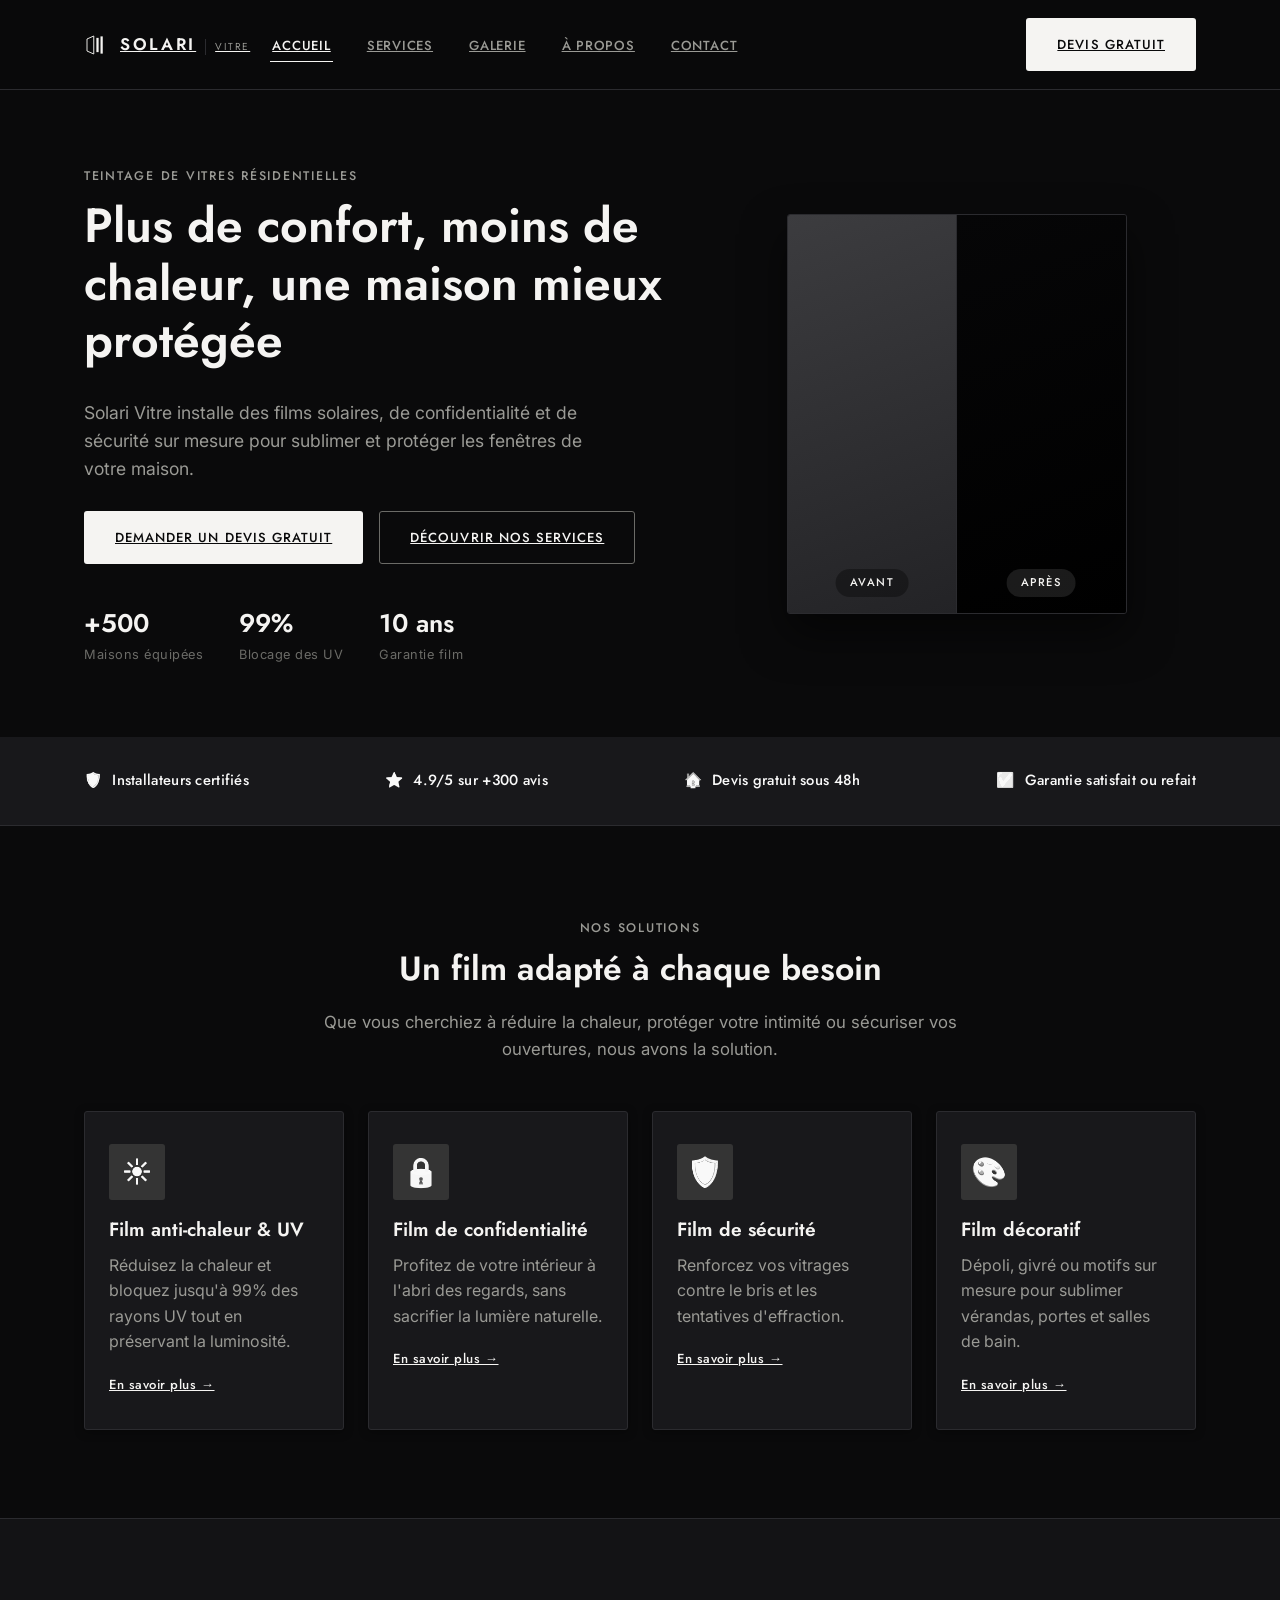
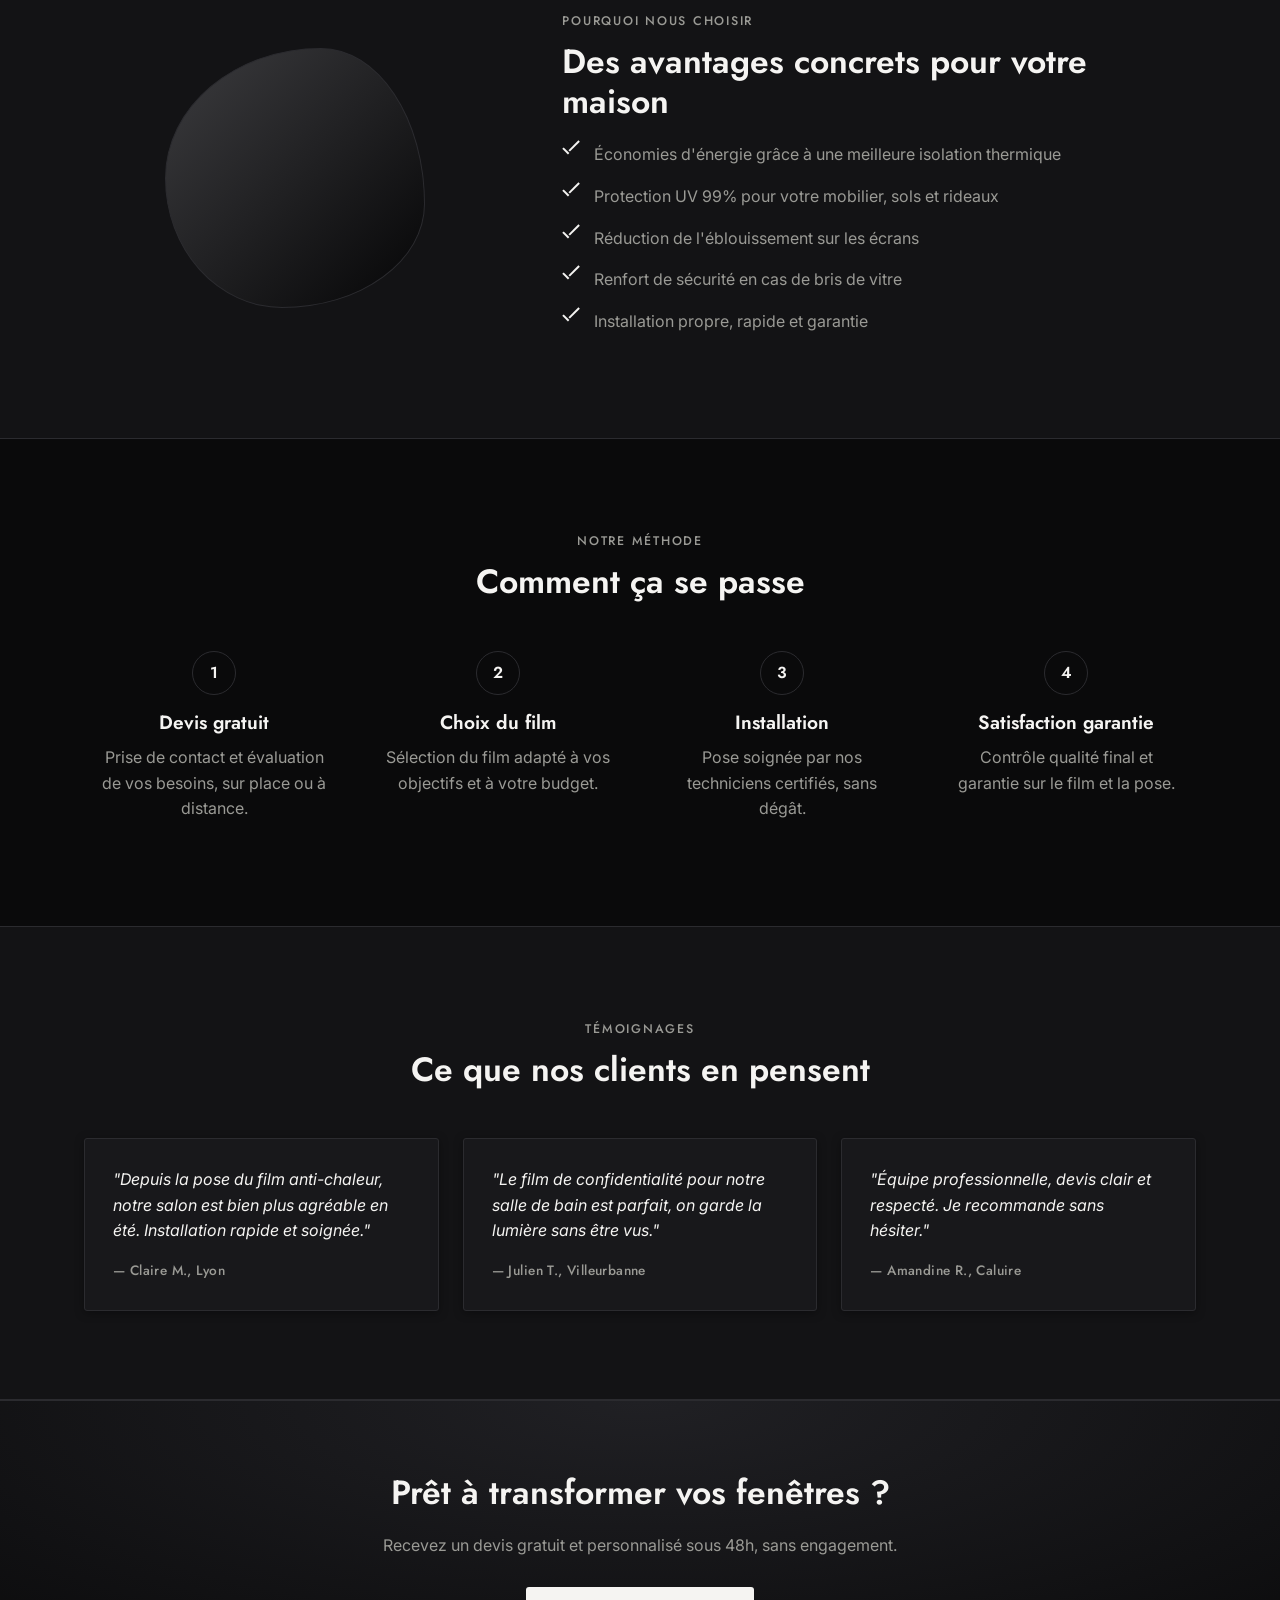
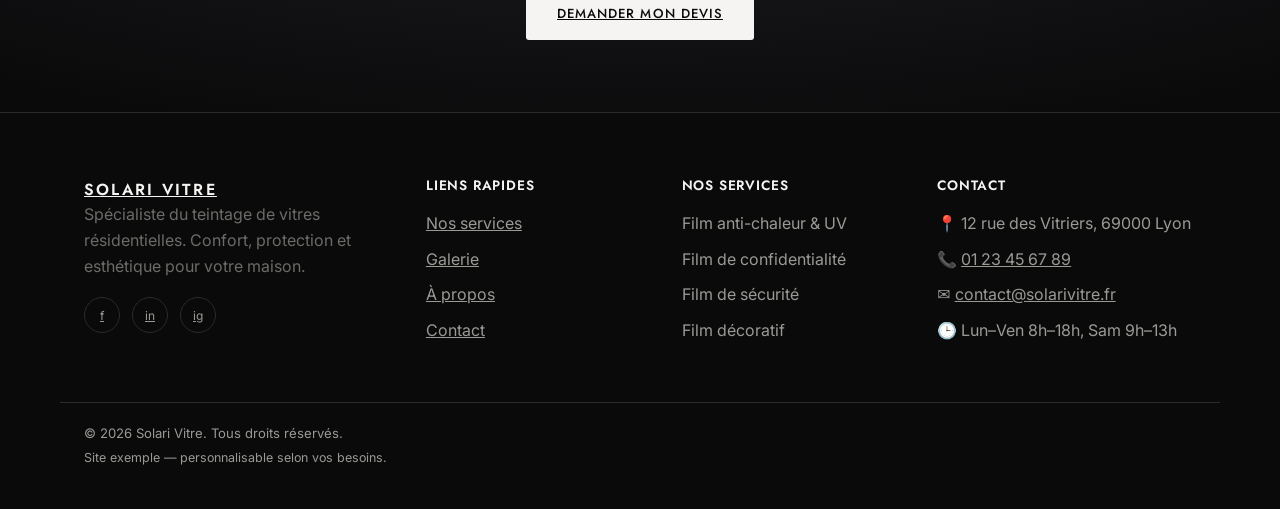
==== index.html @ a6a4e96e "Rebrand site to Solari Vitre with dark, upscale palette Rename brand across all pages, add the SOLAR" ====
<!DOCTYPE html>
<html lang="fr">
<head>
  <meta charset="UTF-8">
  <meta name="viewport" content="width=device-width, initial-scale=1.0">
  <title>Solari Vitre | Teintage de vitres résidentielles</title>
  <meta name="description" content="Solari Vitre installe des films solaires, de confidentialité, de sécurité et décoratifs pour les fenêtres de votre maison. Devis gratuit sous 48h.">
  <link rel="icon" href="data:image/svg+xml,<svg xmlns='http://www.w3.org/2000/svg' viewBox='0 0 100 100'><text y='.9em' font-size='90'>🪟</text></svg>">
  <link rel="preconnect" href="https://fonts.googleapis.com">
  <link rel="preconnect" href="https://fonts.gstatic.com" crossorigin>
  <link href="https://fonts.googleapis.com/css2?family=Jost:wght@400;500;600;700&family=Inter:wght@400;500;600&display=swap" rel="stylesheet">
  <link rel="stylesheet" href="assets/css/style.css">
</head>
<body>
  <a href="#main" class="skip-link">Aller au contenu principal</a>

  <header class="site-header">
    <div class="container header-inner">
      <a href="index.html" class="logo"><span class="logo-icon" aria-hidden="true"><svg viewBox="0 0 64 64" width="24" height="24" fill="none" stroke="currentColor" stroke-width="2.5"><path d="M8 16 L26 8 L26 56 L8 48 Z"/><rect x="33" y="13" width="6" height="38" fill="currentColor" stroke="none"/><rect x="44" y="9" width="6" height="46" fill="currentColor" stroke="none"/></svg></span><span class="logo-word">SOLARI<em>VITRE</em></span></a>
      <nav class="main-nav" id="main-nav" aria-label="Navigation principale">
        <ul>
          <li><a href="index.html">Accueil</a></li>
          <li><a href="services.html">Services</a></li>
          <li><a href="galerie.html">Galerie</a></li>
          <li><a href="a-propos.html">À propos</a></li>
          <li><a href="contact.html">Contact</a></li>
        </ul>
      </nav>
      <a href="contact.html" class="btn btn-primary nav-cta">Devis gratuit</a>
      <button class="nav-toggle" id="nav-toggle" aria-label="Ouvrir le menu" aria-expanded="false" aria-controls="main-nav">
        <span></span><span></span><span></span>
      </button>
    </div>
  </header>

  <main id="main">
    <section class="hero">
      <div class="container hero-inner">
        <div class="hero-text">
          <p class="eyebrow">Teintage de vitres résidentielles</p>
          <h1>Plus de confort, moins de chaleur, une maison mieux protégée</h1>
          <p class="hero-lead">Solari Vitre installe des films solaires, de confidentialité et de sécurité sur mesure pour sublimer et protéger les fenêtres de votre maison.</p>
          <div class="hero-actions">
            <a href="contact.html" class="btn btn-primary">Demander un devis gratuit</a>
            <a href="services.html" class="btn btn-outline">Découvrir nos services</a>
          </div>
          <ul class="hero-stats">
            <li><strong>+500</strong><span>Maisons équipées</span></li>
            <li><strong>99%</strong><span>Blocage des UV</span></li>
            <li><strong>10 ans</strong><span>Garantie film</span></li>
          </ul>
        </div>
        <div class="hero-visual" aria-hidden="true">
          <div class="window-frame">
            <div class="window-pane"></div>
            <div class="window-pane pane-tinted"></div>
          </div>
        </div>
      </div>
    </section>

    <section class="trust-bar">
      <div class="container trust-grid">
        <div class="trust-item">🛡️ <span>Installateurs certifiés</span></div>
        <div class="trust-item">⭐ <span>4.9/5 sur +300 avis</span></div>
        <div class="trust-item">🏠 <span>Devis gratuit sous 48h</span></div>
        <div class="trust-item">✅ <span>Garantie satisfait ou refait</span></div>
      </div>
    </section>

    <section class="section services-overview" id="services">
      <div class="container">
        <div class="section-head center">
          <p class="eyebrow">Nos solutions</p>
          <h2>Un film adapté à chaque besoin</h2>
          <p class="section-lead">Que vous cherchiez à réduire la chaleur, protéger votre intimité ou sécuriser vos ouvertures, nous avons la solution.</p>
        </div>
        <div class="card-grid">
          <article class="card">
            <div class="card-icon">☀️</div>
            <h3>Film anti-chaleur &amp; UV</h3>
            <p>Réduisez la chaleur et bloquez jusqu'à 99% des rayons UV tout en préservant la luminosité.</p>
            <a href="services.html#solaire" class="card-link">En savoir plus →</a>
          </article>
          <article class="card">
            <div class="card-icon">🔒</div>
            <h3>Film de confidentialité</h3>
            <p>Profitez de votre intérieur à l'abri des regards, sans sacrifier la lumière naturelle.</p>
            <a href="services.html#confidentialite" class="card-link">En savoir plus →</a>
          </article>
          <article class="card">
            <div class="card-icon">🛡️</div>
            <h3>Film de sécurité</h3>
            <p>Renforcez vos vitrages contre le bris et les tentatives d'effraction.</p>
            <a href="services.html#securite" class="card-link">En savoir plus →</a>
          </article>
          <article class="card">
            <div class="card-icon">🎨</div>
            <h3>Film décoratif</h3>
            <p>Dépoli, givré ou motifs sur mesure pour sublimer vérandas, portes et salles de bain.</p>
            <a href="services.html#decoratif" class="card-link">En savoir plus →</a>
          </article>
        </div>
      </div>
    </section>

    <section class="section benefits alt">
      <div class="container benefits-grid">
        <div class="benefits-visual" aria-hidden="true">
          <div class="benefits-blob"></div>
        </div>
        <div class="benefits-text">
          <p class="eyebrow">Pourquoi nous choisir</p>
          <h2>Des avantages concrets pour votre maison</h2>
          <ul class="check-list">
            <li>Économies d'énergie grâce à une meilleure isolation thermique</li>
            <li>Protection UV 99% pour votre mobilier, sols et rideaux</li>
            <li>Réduction de l'éblouissement sur les écrans</li>
            <li>Renfort de sécurité en cas de bris de vitre</li>
            <li>Installation propre, rapide et garantie</li>
          </ul>
        </div>
      </div>
    </section>

    <section class="section process">
      <div class="container">
        <div class="section-head center">
          <p class="eyebrow">Notre méthode</p>
          <h2>Comment ça se passe</h2>
        </div>
        <div class="steps-grid">
          <div class="step"><span class="step-number">1</span><h3>Devis gratuit</h3><p>Prise de contact et évaluation de vos besoins, sur place ou à distance.</p></div>
          <div class="step"><span class="step-number">2</span><h3>Choix du film</h3><p>Sélection du film adapté à vos objectifs et à votre budget.</p></div>
          <div class="step"><span class="step-number">3</span><h3>Installation</h3><p>Pose soignée par nos techniciens certifiés, sans dégât.</p></div>
          <div class="step"><span class="step-number">4</span><h3>Satisfaction garantie</h3><p>Contrôle qualité final et garantie sur le film et la pose.</p></div>
        </div>
      </div>
    </section>

    <section class="section testimonials alt">
      <div class="container">
        <div class="section-head center">
          <p class="eyebrow">Témoignages</p>
          <h2>Ce que nos clients en pensent</h2>
        </div>
        <div class="card-grid testimonial-grid">
          <blockquote class="testimonial">
            <p>"Depuis la pose du film anti-chaleur, notre salon est bien plus agréable en été. Installation rapide et soignée."</p>
            <footer>— Claire M., Lyon</footer>
          </blockquote>
          <blockquote class="testimonial">
            <p>"Le film de confidentialité pour notre salle de bain est parfait, on garde la lumière sans être vus."</p>
            <footer>— Julien T., Villeurbanne</footer>
          </blockquote>
          <blockquote class="testimonial">
            <p>"Équipe professionnelle, devis clair et respecté. Je recommande sans hésiter."</p>
            <footer>— Amandine R., Caluire</footer>
          </blockquote>
        </div>
      </div>
    </section>

    <section class="cta-banner">
      <div class="container cta-inner">
        <h2>Prêt à transformer vos fenêtres ?</h2>
        <p>Recevez un devis gratuit et personnalisé sous 48h, sans engagement.</p>
        <a href="contact.html" class="btn btn-light">Demander mon devis</a>
      </div>
    </section>
  </main>

  <footer class="site-footer">
    <div class="container footer-grid">
      <div class="footer-col">
        <a href="index.html" class="logo">Solari Vitre</a>
        <p>Spécialiste du teintage de vitres résidentielles. Confort, protection et esthétique pour votre maison.</p>
        <div class="socials" aria-hidden="true">
          <a href="#">f</a><a href="#">in</a><a href="#">ig</a>
        </div>
      </div>
      <div class="footer-col">
        <h4>Liens rapides</h4>
        <ul>
          <li><a href="services.html">Nos services</a></li>
          <li><a href="galerie.html">Galerie</a></li>
          <li><a href="a-propos.html">À propos</a></li>
          <li><a href="contact.html">Contact</a></li>
        </ul>
      </div>
      <div class="footer-col">
        <h4>Nos services</h4>
        <ul>
          <li>Film anti-chaleur &amp; UV</li>
          <li>Film de confidentialité</li>
          <li>Film de sécurité</li>
          <li>Film décoratif</li>
        </ul>
      </div>
      <div class="footer-col">
        <h4>Contact</h4>
        <ul>
          <li>📍 12 rue des Vitriers, 69000 Lyon</li>
          <li>📞 <a href="tel:+33123456789">01 23 45 67 89</a></li>
          <li>✉️ <a href="mailto:contact@solarivitre.fr">contact@solarivitre.fr</a></li>
          <li>🕒 Lun–Ven 8h–18h, Sam 9h–13h</li>
        </ul>
      </div>
    </div>
    <div class="footer-bottom">
      <div class="container">
        <p>&copy; 2026 Solari Vitre. Tous droits réservés. <span class="footer-note">Site exemple — personnalisable selon vos besoins.</span></p>
      </div>
    </div>
  </footer>

  <script src="assets/js/main.js"></script>
</body>
</html>
---- assets/css/style.css ----
/* ==========================================================================
   Solari Vitre — Teintage de vitres résidentielles
   ========================================================================== */

:root {
  --black: #0a0a0b;
  --black-soft: #131315;
  --surface: #18181b;
  --surface-2: #202024;
  --line: #2b2b2f;
  --white: #f5f4f2;
  --grey: #9a9a95;
  --grey-dim: #6b6b67;
  --shadow-sm: 0 2px 10px rgba(0, 0, 0, 0.35);
  --shadow-md: 0 20px 44px rgba(0, 0, 0, 0.55);
  --radius: 3px;
}

* , *::before, *::after { box-sizing: border-box; }

html { scroll-behavior: smooth; }

body {
  margin: 0;
  font-family: 'Inter', system-ui, -apple-system, sans-serif;
  color: var(--white);
  background: var(--black);
  line-height: 1.6;
  -webkit-font-smoothing: antialiased;
}

h1, h2, h3, h4 {
  font-family: 'Jost', 'Inter', system-ui, sans-serif;
  color: var(--white);
  line-height: 1.2;
  font-weight: 600;
  margin: 0 0 0.6em;
}

h1 { font-size: clamp(2rem, 4vw, 3rem); }
h2 { font-size: clamp(1.5rem, 3vw, 2.1rem); }
h3 { font-size: 1.2rem; }

p { margin: 0 0 1em; color: var(--grey); }

a { color: var(--white); }
a:hover { color: var(--grey); }

ul { list-style: none; margin: 0; padding: 0; }

img { max-width: 100%; display: block; }

:focus-visible {
  outline: 2px solid var(--white);
  outline-offset: 2px;
}

.container {
  width: 100%;
  max-width: 1160px;
  margin: 0 auto;
  padding: 0 24px;
}

.section { padding: 88px 0; }
.section.alt { background: var(--black-soft); border-top: 1px solid var(--line); border-bottom: 1px solid var(--line); }

.section-head { max-width: 640px; margin: 0 0 48px; }
.section-head.center { margin-left: auto; margin-right: auto; text-align: center; }
.section-lead { font-size: 1.05rem; }

.eyebrow {
  display: inline-block;
  font-family: 'Jost', sans-serif;
  font-size: 0.78rem;
  font-weight: 500;
  letter-spacing: 0.14em;
  text-transform: uppercase;
  color: var(--grey);
  margin-bottom: 10px;
}

/* Skip link */
.skip-link {
  position: absolute;
  left: -999px;
  top: 0;
  background: var(--white);
  color: var(--black);
  padding: 12px 20px;
  z-index: 1000;
  border-radius: 0 0 8px 0;
}
.skip-link:focus {
  left: 0;
}

/* Buttons */
.btn {
  display: inline-flex;
  align-items: center;
  justify-content: center;
  gap: 8px;
  padding: 15px 30px;
  border-radius: var(--radius);
  font-family: 'Jost', sans-serif;
  font-weight: 500;
  font-size: 0.82rem;
  letter-spacing: 0.08em;
  text-transform: uppercase;
  border: 1px solid transparent;
  cursor: pointer;
  transition: transform 0.15s ease, box-shadow 0.15s ease, background 0.15s ease, color 0.15s ease, border-color 0.15s ease;
  white-space: nowrap;
}
.btn:hover { transform: translateY(-2px); }

.btn-primary {
  background: var(--white);
  color: var(--black);
}
.btn-primary:hover { background: transparent; color: var(--white); border-color: var(--white); box-shadow: var(--shadow-sm); }

.btn-outline {
  background: transparent;
  border-color: var(--grey-dim);
  color: var(--white);
}
.btn-outline:hover { background: var(--white); color: var(--black); border-color: var(--white); }

.btn-light {
  background: var(--white);
  color: var(--black);
}
.btn-light:hover { background: transparent; color: var(--white); border-color: var(--white); }

.btn-full { width: 100%; }

/* ==========================================================================
   Header
   ========================================================================== */
.site-header {
  position: sticky;
  top: 0;
  z-index: 100;
  background: rgba(10, 10, 11, 0.88);
  backdrop-filter: blur(10px);
  border-bottom: 1px solid var(--line);
  transition: box-shadow 0.2s ease;
}
.site-header.scrolled { box-shadow: var(--shadow-sm); }

.header-inner {
  display: flex;
  align-items: center;
  justify-content: space-between;
  gap: 20px;
  padding: 18px 24px;
}

.logo {
  display: flex;
  align-items: center;
  gap: 12px;
  color: var(--white);
}
.logo:hover { color: var(--white); }
.logo-icon { display: flex; color: var(--white); flex-shrink: 0; }
.logo-word {
  display: flex;
  align-items: baseline;
  font-family: 'Jost', sans-serif;
  font-weight: 600;
  font-size: 1.05rem;
  letter-spacing: 0.16em;
  text-transform: uppercase;
  color: var(--white);
}
.logo-word em {
  font-style: normal;
  font-weight: 400;
  font-size: 0.6em;
  letter-spacing: 0.18em;
  color: var(--grey);
  margin-left: 9px;
  padding-left: 9px;
  border-left: 1px solid var(--line);
}

.main-nav ul {
  display: flex;
  gap: 32px;
}
.main-nav a {
  font-family: 'Jost', sans-serif;
  font-size: 0.82rem;
  font-weight: 500;
  letter-spacing: 0.06em;
  text-transform: uppercase;
  color: var(--grey);
  padding: 6px 2px;
  border-bottom: 1px solid transparent;
}
.main-nav a:hover,
.main-nav a.active {
  color: var(--white);
  border-bottom-color: var(--white);
}

.nav-cta { margin-left: auto; }

.nav-toggle {
  display: none;
  flex-direction: column;
  justify-content: center;
  gap: 5px;
  width: 40px;
  height: 40px;
  background: none;
  border: none;
  cursor: pointer;
}
.nav-toggle span {
  display: block;
  width: 100%;
  height: 1.5px;
  background: var(--white);
  border-radius: 2px;
  transition: transform 0.2s ease, opacity 0.2s ease;
}
.nav-toggle[aria-expanded="true"] span:nth-child(1) { transform: translateY(6.5px) rotate(45deg); }
.nav-toggle[aria-expanded="true"] span:nth-child(2) { opacity: 0; }
.nav-toggle[aria-expanded="true"] span:nth-child(3) { transform: translateY(-6.5px) rotate(-45deg); }

/* ==========================================================================
   Hero
   ========================================================================== */
.hero {
  padding: 72px 0;
  background: var(--black);
}
.hero-inner {
  display: grid;
  grid-template-columns: 1.1fr 0.9fr;
  gap: 48px;
  align-items: center;
}
.hero-lead { font-size: 1.1rem; max-width: 46ch; }
.hero-actions {
  display: flex;
  flex-wrap: wrap;
  gap: 16px;
  margin: 28px 0 40px;
}
.hero-stats {
  display: flex;
  gap: 36px;
  flex-wrap: wrap;
}
.hero-stats li {
  display: flex;
  flex-direction: column;
}
.hero-stats strong {
  font-family: 'Jost', sans-serif;
  font-weight: 600;
  font-size: 1.6rem;
  color: var(--white);
}
.hero-stats span { font-size: 0.8rem; color: var(--grey-dim); letter-spacing: 0.04em; }

.hero-visual { display: flex; justify-content: center; }
.window-frame {
  position: relative;
  width: min(340px, 80vw);
  height: 400px;
  display: flex;
  border: 1px solid var(--line);
  border-radius: var(--radius);
  overflow: hidden;
  box-shadow: var(--shadow-md);
}
.window-pane {
  flex: 1;
  position: relative;
  background: linear-gradient(160deg, #3c3c3f, #232326);
}
.window-pane::after {
  content: 'Avant';
  position: absolute;
  bottom: 16px;
  left: 50%;
  transform: translateX(-50%);
  font-family: 'Jost', sans-serif;
  font-size: 0.7rem;
  font-weight: 500;
  letter-spacing: 0.14em;
  text-transform: uppercase;
  color: var(--white);
  background: rgba(0,0,0,0.35);
  padding: 5px 14px;
  border-radius: 999px;
}
.window-pane.pane-tinted {
  background: linear-gradient(160deg, #060607, #000);
}
.window-pane.pane-tinted::after {
  content: 'Après';
  background: rgba(255,255,255,0.1);
}
.window-frame::before {
  content: '';
  position: absolute;
  top: 0;
  bottom: 0;
  left: 50%;
  width: 1px;
  margin-left: -0.5px;
  background: var(--line);
  z-index: 2;
}

/* Trust bar */
.trust-bar { padding: 32px 0; background: var(--surface); border-bottom: 1px solid var(--line); }
.trust-grid {
  display: flex;
  flex-wrap: wrap;
  justify-content: space-between;
  gap: 20px;
}
.trust-item {
  display: flex;
  align-items: center;
  gap: 10px;
  font-family: 'Jost', sans-serif;
  font-weight: 500;
  letter-spacing: 0.02em;
  color: var(--white);
  font-size: 0.92rem;
}
.trust-item, .card-icon, .badge-item, .contact-icon, .gallery-placeholder {
  filter: grayscale(1) brightness(1.5) contrast(0.95);
}

/* ==========================================================================
   Cards / grids
   ========================================================================== */
.card-grid {
  display: grid;
  grid-template-columns: repeat(4, 1fr);
  gap: 24px;
}
.testimonial-grid { grid-template-columns: repeat(3, 1fr); }

.card {
  background: var(--surface);
  border: 1px solid var(--line);
  border-radius: var(--radius);
  padding: 32px 24px;
  box-shadow: var(--shadow-sm);
  transition: transform 0.2s ease, box-shadow 0.2s ease, border-color 0.2s ease;
}
.card:hover { transform: translateY(-4px); box-shadow: var(--shadow-md); border-color: var(--grey-dim); }

.card-icon {
  font-size: 1.8rem;
  width: 56px;
  height: 56px;
  display: flex;
  align-items: center;
  justify-content: center;
  border-radius: var(--radius);
  background: var(--surface-2);
  margin-bottom: 18px;
}
.card-link { font-family: 'Jost', sans-serif; font-weight: 500; font-size: 0.82rem; letter-spacing: 0.04em; color: var(--white); }
.card-link:hover { color: var(--grey); }

.team-card { text-align: center; }
.avatar {
  width: 64px;
  height: 64px;
  border-radius: 50%;
  background: linear-gradient(135deg, #3c3c3f, #0a0a0b);
  border: 1px solid var(--line);
  color: var(--white);
  font-family: 'Jost', sans-serif;
  font-weight: 600;
  letter-spacing: 0.04em;
  display: flex;
  align-items: center;
  justify-content: center;
  margin: 0 auto 16px;
}

/* Benefits */
.benefits-grid {
  display: grid;
  grid-template-columns: 0.8fr 1.2fr;
  gap: 56px;
  align-items: center;
}
.benefits-visual { display: flex; justify-content: center; }
.benefits-blob {
  width: 260px;
  height: 260px;
  background: linear-gradient(135deg, #3c3c3f, #050506);
  border: 1px solid var(--line);
  border-radius: 60% 40% 55% 45% / 50% 60% 40% 50%;
}
.check-list li {
  position: relative;
  padding-left: 32px;
  margin-bottom: 16px;
  color: var(--grey);
}
.check-list li::before,
.check-list li::after {
  content: '';
  position: absolute;
  left: 3px; top: 9px;
  width: 13px; height: 1.5px;
  background: var(--white);
}
.check-list li::before { transform: rotate(45deg); left: 0; top: 8px; width: 8px; }
.check-list li::after { transform: rotate(-45deg); left: 5px; top: 3px; width: 14px; }

/* Process steps */
.steps-grid {
  display: grid;
  grid-template-columns: repeat(4, 1fr);
  gap: 24px;
}
.step { text-align: center; padding: 0 12px; }
.step-number {
  display: inline-flex;
  align-items: center;
  justify-content: center;
  width: 44px;
  height: 44px;
  border-radius: 50%;
  border: 1px solid var(--line);
  color: var(--white);
  font-family: 'Jost', sans-serif;
  font-weight: 600;
  margin-bottom: 16px;
}

/* Testimonials */
.testimonial {
  background: var(--surface);
  border: 1px solid var(--line);
  border-radius: var(--radius);
  padding: 28px;
  margin: 0;
  box-shadow: var(--shadow-sm);
}
.testimonial p { color: var(--white); font-style: italic; }
.testimonial footer { font-family: 'Jost', sans-serif; font-weight: 500; letter-spacing: 0.03em; color: var(--grey); font-size: 0.85rem; }

/* CTA banner */
.cta-banner {
  background: radial-gradient(120% 160% at 50% 0%, var(--surface-2), var(--black) 70%);
  border-top: 1px solid var(--line);
  padding: 72px 0;
}
.cta-inner { text-align: center; }
.cta-inner h2 { color: var(--white); }
.cta-inner p { color: var(--grey); margin-bottom: 28px; }

/* ==========================================================================
   Footer
   ========================================================================== */
.site-footer { background: var(--black); color: var(--grey); padding-top: 64px; border-top: 1px solid var(--line); }
.footer-grid {
  display: grid;
  grid-template-columns: 1.4fr 1fr 1fr 1.2fr;
  gap: 40px;
  padding-bottom: 48px;
  border-bottom: 1px solid var(--line);
}
.footer-col h4 { font-family: 'Jost', sans-serif; letter-spacing: 0.06em; text-transform: uppercase; color: var(--white); font-size: 0.85rem; margin-bottom: 18px; }
.footer-col p { color: var(--grey-dim); }
.footer-col ul li { margin-bottom: 10px; }
.footer-col a { color: var(--grey); }
.footer-col a:hover { color: var(--white); }
.site-footer .logo { color: var(--white); font-family: 'Jost', sans-serif; font-weight: 600; letter-spacing: 0.14em; text-transform: uppercase; font-size: 1rem; }
.socials { display: flex; gap: 12px; margin-top: 18px; }
.socials a {
  width: 36px;
  height: 36px;
  border-radius: 50%;
  border: 1px solid var(--line);
  display: flex;
  align-items: center;
  justify-content: center;
  font-size: 0.75rem;
}
.footer-bottom { padding: 20px 0 28px; font-size: 0.82rem; color: var(--grey-dim); }
.footer-note { display: block; margin-top: 4px; font-size: 0.78rem; }

/* ==========================================================================
   Inner page hero
   ========================================================================== */
.page-hero {
  padding: 72px 0 48px;
  background: var(--black);
}
.page-hero .section-lead { max-width: 60ch; }

/* Service detail */
.service-detail-grid {
  display: grid;
  grid-template-columns: 0.7fr 1.3fr;
  gap: 48px;
  align-items: center;
}
.service-detail-grid.reverse { grid-template-columns: 1.3fr 0.7fr; }
.service-detail-grid.reverse .service-visual { order: 2; }
.service-visual {
  width: 100%;
  aspect-ratio: 1;
  max-width: 220px;
  margin: 0 auto;
  border-radius: 50%;
  background: linear-gradient(135deg, var(--surface-2), var(--black));
  border: 1px solid var(--line);
  display: flex;
  align-items: center;
  justify-content: center;
  font-size: 3.2rem;
  filter: grayscale(1) brightness(1.5) contrast(0.95);
}

/* Comparison table */
.table-wrap { overflow-x: auto; }
.comparison-table {
  width: 100%;
  border-collapse: collapse;
  background: var(--surface);
  border: 1px solid var(--line);
  border-radius: var(--radius);
  overflow: hidden;
  box-shadow: var(--shadow-sm);
  min-width: 560px;
}
.comparison-table th, .comparison-table td {
  padding: 16px 20px;
  text-align: left;
  border-bottom: 1px solid var(--line);
}
.comparison-table th {
  background: var(--black-soft);
  color: var(--white);
  font-family: 'Jost', sans-serif;
  font-weight: 500;
  font-size: 0.85rem;
  letter-spacing: 0.05em;
  text-transform: uppercase;
}
.comparison-table td { color: var(--grey); }
.comparison-table tr:last-child td { border-bottom: none; }
.comparison-table td:not(:first-child) { color: var(--white); letter-spacing: 2px; }

/* Gallery */
.gallery-grid {
  display: grid;
  grid-template-columns: repeat(3, 1fr);
  gap: 24px;
}
.gallery-item { margin: 0; }
.gallery-placeholder {
  aspect-ratio: 4/3;
  border-radius: var(--radius);
  border: 1px solid var(--line);
  display: flex;
  align-items: center;
  justify-content: center;
  font-size: 2.2rem;
  color: var(--white);
  box-shadow: var(--shadow-sm);
  transition: transform 0.2s ease;
}
.gallery-item:hover .gallery-placeholder { transform: scale(1.03); }
.ph-1 { background: linear-gradient(135deg, #3a3a3d, #1c1c1e); }
.ph-2 { background: linear-gradient(135deg, #2c2c2f, #101012); }
.ph-3 { background: linear-gradient(135deg, #47463f, #1a1a18); }
.ph-4 { background: linear-gradient(135deg, #232326, #050506); }
.ph-5 { background: linear-gradient(135deg, #3d3b36, #121110); }
.ph-6 { background: linear-gradient(135deg, #26262a, #000); }
figcaption {
  margin-top: 12px;
  font-family: 'Jost', sans-serif;
  font-size: 0.85rem;
  font-weight: 500;
  letter-spacing: 0.02em;
  color: var(--grey);
  text-align: center;
}

/* Badges */
.badges-grid {
  display: grid;
  grid-template-columns: repeat(4, 1fr);
  gap: 20px;
}
.badge-item {
  background: var(--surface);
  border: 1px solid var(--line);
  border-radius: var(--radius);
  padding: 24px;
  text-align: center;
  font-size: 1.7rem;
  box-shadow: var(--shadow-sm);
}
.badge-item span {
  display: block;
  font-family: 'Jost', sans-serif;
  font-size: 0.82rem;
  font-weight: 500;
  letter-spacing: 0.02em;
  color: var(--white);
  margin-top: 10px;
  filter: none;
}

/* Contact page */
.contact-grid {
  display: grid;
  grid-template-columns: 0.9fr 1.1fr;
  gap: 48px;
  align-items: start;
}
.contact-list li {
  display: flex;
  gap: 16px;
  margin-bottom: 24px;
}
.contact-icon { font-size: 1.2rem; }
.contact-list strong { display: block; font-family: 'Jost', sans-serif; letter-spacing: 0.03em; color: var(--white); }
.contact-list p { margin: 2px 0 0; }
.map-placeholder {
  margin-top: 8px;
  padding: 40px 20px;
  border: 1px dashed var(--line);
  border-radius: var(--radius);
  text-align: center;
  color: var(--grey-dim);
  background: var(--surface);
}
.map-placeholder span { font-size: 0.85rem; }

.contact-form {
  background: var(--surface);
  border: 1px solid var(--line);
  border-radius: var(--radius);
  padding: 36px;
  box-shadow: var(--shadow-sm);
}
.form-row {
  display: grid;
  grid-template-columns: 1fr 1fr;
  gap: 20px;
}
.form-group { margin-bottom: 20px; }
.form-group label {
  display: block;
  font-family: 'Jost', sans-serif;
  font-weight: 500;
  letter-spacing: 0.03em;
  font-size: 0.85rem;
  color: var(--white);
  margin-bottom: 8px;
}
.form-group input,
.form-group select,
.form-group textarea {
  width: 100%;
  padding: 12px 14px;
  border: 1px solid var(--line);
  border-radius: var(--radius);
  font-family: inherit;
  font-size: 0.95rem;
  color: var(--white);
  background: var(--surface-2);
  resize: vertical;
}
.form-group input::placeholder,
.form-group textarea::placeholder { color: var(--grey-dim); }
.form-group input:focus,
.form-group select:focus,
.form-group textarea:focus {
  outline: none;
  border-color: var(--white);
  box-shadow: 0 0 0 3px rgba(245, 244, 242, 0.08);
}
.form-note {
  margin: 14px 0 0;
  font-size: 0.9rem;
  min-height: 1.2em;
}
.form-note.success { color: var(--white); font-weight: 600; }
.form-note.error { color: #d98a8a; font-weight: 600; }

/* FAQ */
.faq-list { max-width: 760px; }
.faq-item {
  background: var(--surface);
  border: 1px solid var(--line);
  border-radius: var(--radius);
  padding: 18px 20px;
  margin-bottom: 14px;
}
.faq-item summary {
  cursor: pointer;
  font-family: 'Jost', sans-serif;
  font-weight: 500;
  letter-spacing: 0.02em;
  color: var(--white);
  list-style: none;
}
.faq-item summary::-webkit-details-marker { display: none; }
.faq-item summary::after {
  content: '+';
  float: right;
  font-size: 1.1rem;
  color: var(--grey);
}
.faq-item[open] summary::after { content: '−'; }
.faq-item p { margin: 12px 0 0; }

/* ==========================================================================
   Reveal animation
   ========================================================================== */
.reveal {
  opacity: 0;
  transform: translateY(24px);
  transition: opacity 0.6s ease, transform 0.6s ease;
}
.reveal.is-visible { opacity: 1; transform: none; }

@media (prefers-reduced-motion: reduce) {
  .reveal { opacity: 1; transform: none; transition: none; }
  html { scroll-behavior: auto; }
}

/* ==========================================================================
   Responsive
   ========================================================================== */
@media (max-width: 960px) {
  .card-grid { grid-template-columns: repeat(2, 1fr); }
  .steps-grid { grid-template-columns: repeat(2, 1fr); }
  .badges-grid { grid-template-columns: repeat(2, 1fr); }
  .gallery-grid { grid-template-columns: repeat(2, 1fr); }
  .footer-grid { grid-template-columns: 1fr 1fr; }
  .hero-inner { grid-template-columns: 1fr; }
  .hero-visual { order: -1; }
  .benefits-grid { grid-template-columns: 1fr; }
  .benefits-visual { order: 2; }
}

@media (max-width: 720px) {
  .main-nav { display: none; }
  .nav-cta { display: none; }
  .nav-toggle { display: flex; }
  .site-header.nav-open .main-nav {
    display: block;
    position: absolute;
    top: 100%;
    left: 0;
    right: 0;
    background: var(--black);
    border-bottom: 1px solid var(--line);
    box-shadow: var(--shadow-md);
  }
  .site-header.nav-open .main-nav ul {
    flex-direction: column;
    gap: 0;
    padding: 8px 24px 20px;
  }
  .site-header.nav-open .main-nav a { display: block; padding: 12px 0; }
  .site-header.nav-open .nav-cta {
    display: inline-flex;
    margin: 0 24px 20px;
  }

  .section { padding: 56px 0; }
  .service-detail-grid,
  .service-detail-grid.reverse { grid-template-columns: 1fr; }
  .service-detail-grid.reverse .service-visual { order: -1; }
  .comparison-table { min-width: 480px; }
  .card-grid, .testimonial-grid, .gallery-grid, .badges-grid { grid-template-columns: 1fr; }
  .contact-grid { grid-template-columns: 1fr; }
  .form-row { grid-template-columns: 1fr; }
  .trust-grid { justify-content: flex-start; }
}
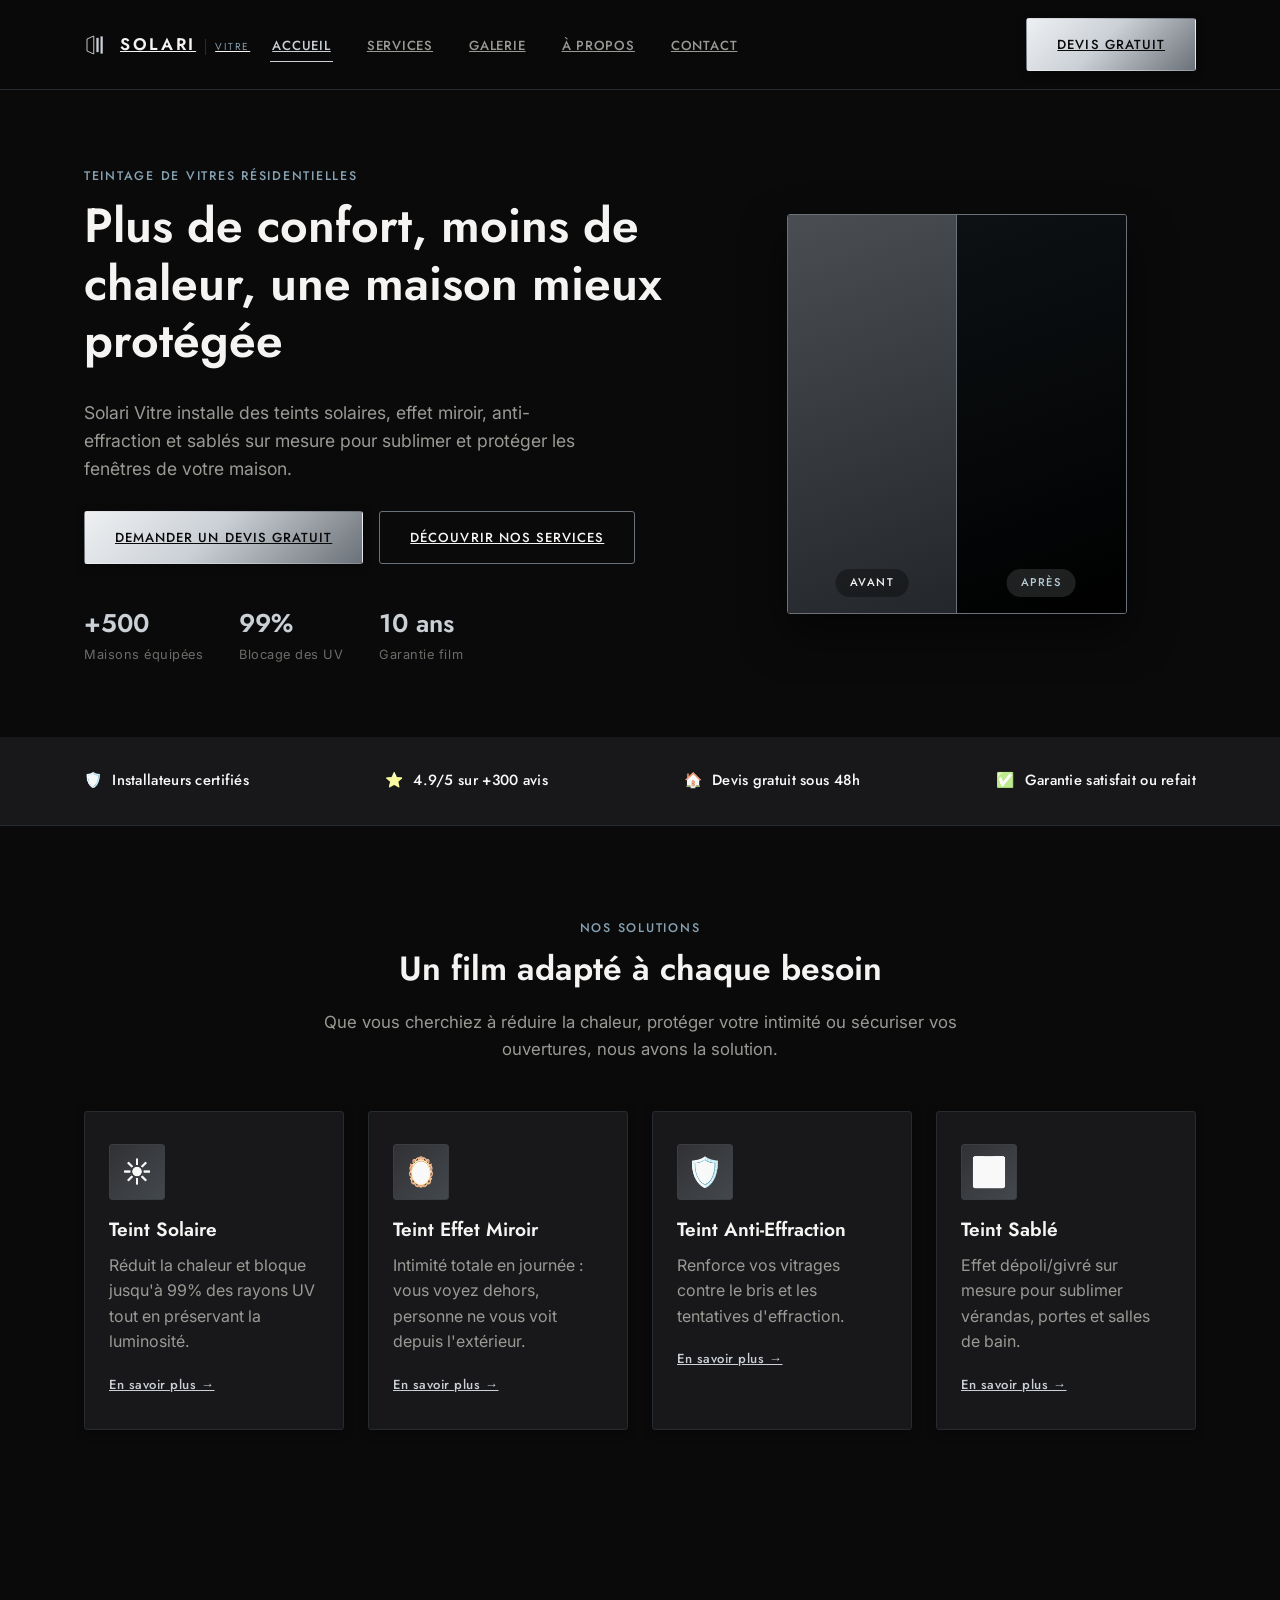
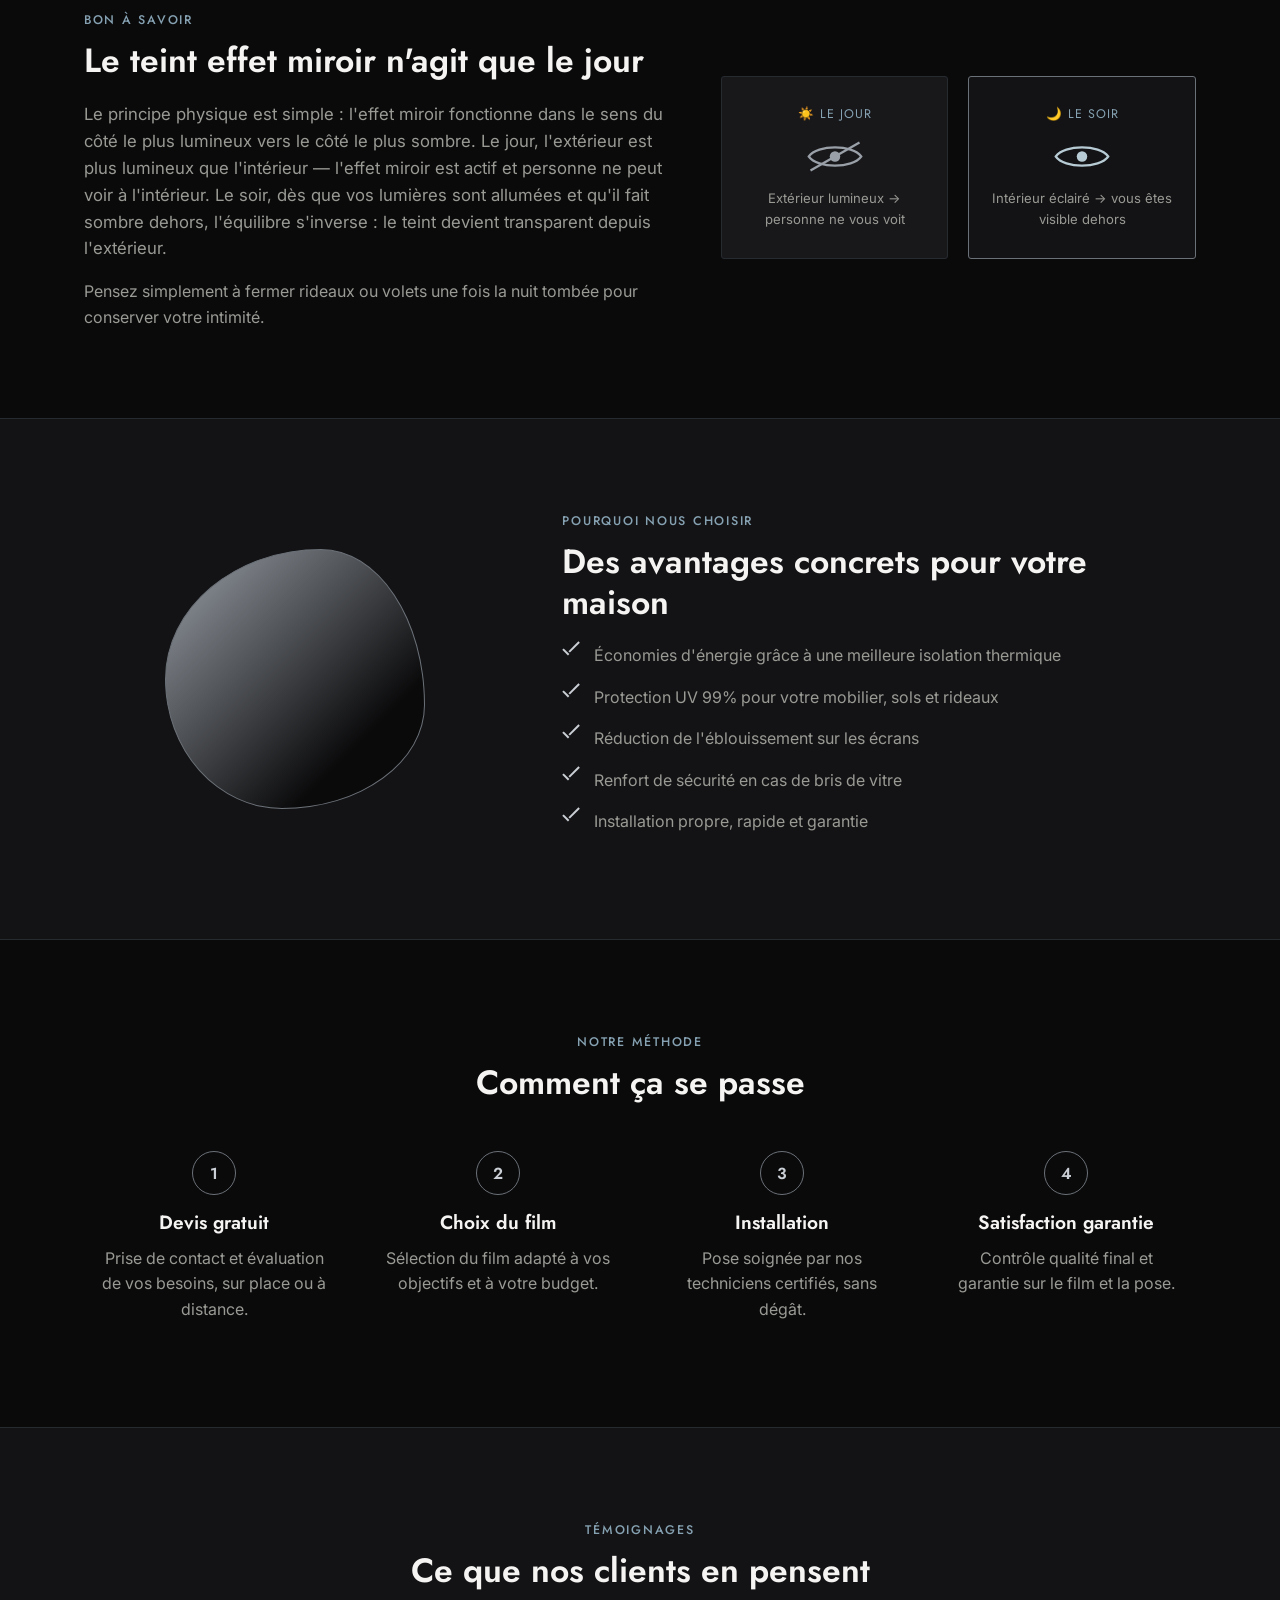
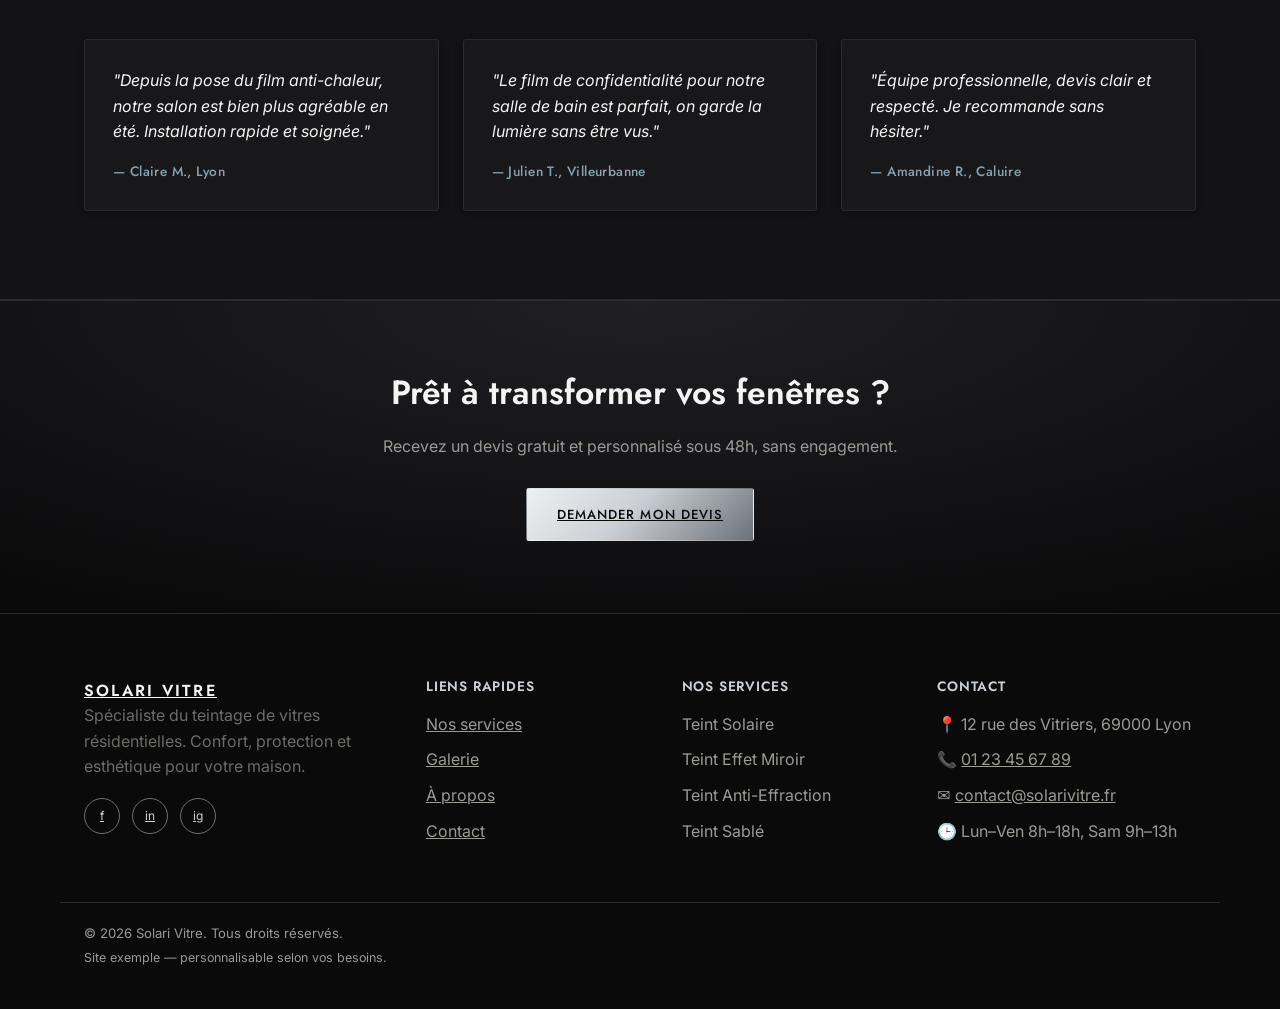
==== commit 3c03af9c: "Rename services to real product line and add mirror-tint info section Rename the four film types to " ====
--- a/index.html
+++ b/index.html
@@ -4,7 +4,7 @@
   <meta charset="UTF-8">
   <meta name="viewport" content="width=device-width, initial-scale=1.0">
   <title>Solari Vitre | Teintage de vitres résidentielles</title>
-  <meta name="description" content="Solari Vitre installe des films solaires, de confidentialité, de sécurité et décoratifs pour les fenêtres de votre maison. Devis gratuit sous 48h.">
+  <meta name="description" content="Solari Vitre installe des teints solaires, effet miroir, anti-effraction et sablés pour les fenêtres de votre maison. Devis gratuit sous 48h.">
   <link rel="icon" href="data:image/svg+xml,<svg xmlns='http://www.w3.org/2000/svg' viewBox='0 0 100 100'><text y='.9em' font-size='90'>🪟</text></svg>">
   <link rel="preconnect" href="https://fonts.googleapis.com">
   <link rel="preconnect" href="https://fonts.gstatic.com" crossorigin>
@@ -39,7 +39,7 @@
         <div class="hero-text">
           <p class="eyebrow">Teintage de vitres résidentielles</p>
           <h1>Plus de confort, moins de chaleur, une maison mieux protégée</h1>
-          <p class="hero-lead">Solari Vitre installe des films solaires, de confidentialité et de sécurité sur mesure pour sublimer et protéger les fenêtres de votre maison.</p>
+          <p class="hero-lead">Solari Vitre installe des teints solaires, effet miroir, anti-effraction et sablés sur mesure pour sublimer et protéger les fenêtres de votre maison.</p>
           <div class="hero-actions">
             <a href="contact.html" class="btn btn-primary">Demander un devis gratuit</a>
             <a href="services.html" class="btn btn-outline">Découvrir nos services</a>
@@ -78,28 +78,58 @@
         <div class="card-grid">
           <article class="card">
             <div class="card-icon">☀️</div>
-            <h3>Film anti-chaleur &amp; UV</h3>
-            <p>Réduisez la chaleur et bloquez jusqu'à 99% des rayons UV tout en préservant la luminosité.</p>
+            <h3>Teint Solaire</h3>
+            <p>Réduit la chaleur et bloque jusqu'à 99% des rayons UV tout en préservant la luminosité.</p>
             <a href="services.html#solaire" class="card-link">En savoir plus →</a>
           </article>
           <article class="card">
-            <div class="card-icon">🔒</div>
-            <h3>Film de confidentialité</h3>
-            <p>Profitez de votre intérieur à l'abri des regards, sans sacrifier la lumière naturelle.</p>
-            <a href="services.html#confidentialite" class="card-link">En savoir plus →</a>
+            <div class="card-icon">🪞</div>
+            <h3>Teint Effet Miroir</h3>
+            <p>Intimité totale en journée : vous voyez dehors, personne ne vous voit depuis l'extérieur.</p>
+            <a href="services.html#miroir" class="card-link">En savoir plus →</a>
           </article>
           <article class="card">
             <div class="card-icon">🛡️</div>
-            <h3>Film de sécurité</h3>
-            <p>Renforcez vos vitrages contre le bris et les tentatives d'effraction.</p>
-            <a href="services.html#securite" class="card-link">En savoir plus →</a>
-          </article>
-          <article class="card">
-            <div class="card-icon">🎨</div>
-            <h3>Film décoratif</h3>
-            <p>Dépoli, givré ou motifs sur mesure pour sublimer vérandas, portes et salles de bain.</p>
-            <a href="services.html#decoratif" class="card-link">En savoir plus →</a>
-          </article>
+            <h3>Teint Anti-Effraction</h3>
+            <p>Renforce vos vitrages contre le bris et les tentatives d'effraction.</p>
+            <a href="services.html#anti-effraction" class="card-link">En savoir plus →</a>
+          </article>
+          <article class="card">
+            <div class="card-icon">🌫️</div>
+            <h3>Teint Sablé</h3>
+            <p>Effet dépoli/givré sur mesure pour sublimer vérandas, portes et salles de bain.</p>
+            <a href="services.html#sable" class="card-link">En savoir plus →</a>
+          </article>
+        </div>
+      </div>
+    </section>
+
+    <section class="section info-mirror" id="miroir-info">
+      <div class="container info-mirror-grid">
+        <div class="info-mirror-text">
+          <p class="eyebrow">Bon à savoir</p>
+          <h2>Le teint effet miroir n'agit que le jour</h2>
+          <p class="section-lead">Le principe physique est simple : l'effet miroir fonctionne dans le sens du côté le plus lumineux vers le côté le plus sombre. Le jour, l'extérieur est plus lumineux que l'intérieur — l'effet miroir est actif et personne ne peut voir à l'intérieur. Le soir, dès que vos lumières sont allumées et qu'il fait sombre dehors, l'équilibre s'inverse : le teint devient transparent depuis l'extérieur.</p>
+          <p>Pensez simplement à fermer rideaux ou volets une fois la nuit tombée pour conserver votre intimité.</p>
+        </div>
+        <div class="info-mirror-visual" aria-hidden="true">
+          <div class="mirror-panel">
+            <div class="mirror-panel-badge">☀️ Le jour</div>
+            <svg class="mirror-eye" viewBox="0 0 64 40" width="56" height="35" fill="none" stroke="currentColor" stroke-width="2.5">
+              <path d="M2 20 C12 6, 52 6, 62 20 C52 34, 12 34, 2 20 Z"/>
+              <circle cx="32" cy="20" r="6" fill="currentColor" stroke="none"/>
+              <line x1="4" y1="36" x2="60" y2="4"/>
+            </svg>
+            <p class="mirror-panel-caption">Extérieur lumineux → personne ne vous voit</p>
+          </div>
+          <div class="mirror-panel dark">
+            <div class="mirror-panel-badge">🌙 Le soir</div>
+            <svg class="mirror-eye" viewBox="0 0 64 40" width="56" height="35" fill="none" stroke="currentColor" stroke-width="2.5">
+              <path d="M2 20 C12 6, 52 6, 62 20 C52 34, 12 34, 2 20 Z"/>
+              <circle cx="32" cy="20" r="6" fill="currentColor" stroke="none"/>
+            </svg>
+            <p class="mirror-panel-caption">Intérieur éclairé → vous êtes visible dehors</p>
+          </div>
         </div>
       </div>
     </section>
@@ -191,10 +221,10 @@
       <div class="footer-col">
         <h4>Nos services</h4>
         <ul>
-          <li>Film anti-chaleur &amp; UV</li>
-          <li>Film de confidentialité</li>
-          <li>Film de sécurité</li>
-          <li>Film décoratif</li>
+          <li>Teint Solaire</li>
+          <li>Teint Effet Miroir</li>
+          <li>Teint Anti-Effraction</li>
+          <li>Teint Sablé</li>
         </ul>
       </div>
       <div class="footer-col">
--- a/assets/css/style.css
+++ b/assets/css/style.css
@@ -7,10 +7,18 @@
   --black-soft: #131315;
   --surface: #18181b;
   --surface-2: #202024;
-  --line: #2b2b2f;
+  --line: #262b30;
   --white: #f5f4f2;
   --grey: #9a9a95;
   --grey-dim: #6b6b67;
+
+  /* metallic / accent variety */
+  --silver: #cbd0d6;
+  --silver-2: #9aa0a8;
+  --silver-deep: #6b7178;
+  --ice: #86a2b2;
+  --ice-soft: #b7cbd4;
+
   --shadow-sm: 0 2px 10px rgba(0, 0, 0, 0.35);
   --shadow-md: 0 20px 44px rgba(0, 0, 0, 0.55);
   --radius: 3px;
@@ -44,14 +52,14 @@
 p { margin: 0 0 1em; color: var(--grey); }
 
 a { color: var(--white); }
-a:hover { color: var(--grey); }
+a:hover { color: var(--silver); }
 
 ul { list-style: none; margin: 0; padding: 0; }
 
 img { max-width: 100%; display: block; }
 
 :focus-visible {
-  outline: 2px solid var(--white);
+  outline: 2px solid var(--silver);
   outline-offset: 2px;
 }
 
@@ -76,7 +84,7 @@
   font-weight: 500;
   letter-spacing: 0.14em;
   text-transform: uppercase;
-  color: var(--grey);
+  color: var(--ice);
   margin-bottom: 10px;
 }
 
@@ -85,7 +93,7 @@
   position: absolute;
   left: -999px;
   top: 0;
-  background: var(--white);
+  background: var(--silver);
   color: var(--black);
   padding: 12px 20px;
   z-index: 1000;
@@ -116,23 +124,24 @@
 .btn:hover { transform: translateY(-2px); }
 
 .btn-primary {
-  background: var(--white);
+  background: linear-gradient(135deg, #eef0f2, var(--silver) 45%, var(--silver-deep));
   color: var(--black);
-}
-.btn-primary:hover { background: transparent; color: var(--white); border-color: var(--white); box-shadow: var(--shadow-sm); }
+  box-shadow: var(--shadow-sm);
+}
+.btn-primary:hover { background: transparent; color: var(--silver); border-color: var(--silver-deep); box-shadow: none; }
 
 .btn-outline {
   background: transparent;
-  border-color: var(--grey-dim);
-  color: var(--white);
-}
-.btn-outline:hover { background: var(--white); color: var(--black); border-color: var(--white); }
+  border-color: var(--silver-deep);
+  color: var(--white);
+}
+.btn-outline:hover { background: var(--silver); color: var(--black); border-color: var(--silver); }
 
 .btn-light {
-  background: var(--white);
+  background: linear-gradient(135deg, #eef0f2, var(--silver) 45%, var(--silver-deep));
   color: var(--black);
 }
-.btn-light:hover { background: transparent; color: var(--white); border-color: var(--white); }
+.btn-light:hover { background: transparent; color: var(--silver); border-color: var(--silver-deep); }
 
 .btn-full { width: 100%; }
 
@@ -165,7 +174,7 @@
   color: var(--white);
 }
 .logo:hover { color: var(--white); }
-.logo-icon { display: flex; color: var(--white); flex-shrink: 0; }
+.logo-icon { display: flex; color: var(--silver); flex-shrink: 0; }
 .logo-word {
   display: flex;
   align-items: baseline;
@@ -181,7 +190,7 @@
   font-weight: 400;
   font-size: 0.6em;
   letter-spacing: 0.18em;
-  color: var(--grey);
+  color: var(--ice);
   margin-left: 9px;
   padding-left: 9px;
   border-left: 1px solid var(--line);
@@ -203,8 +212,8 @@
 }
 .main-nav a:hover,
 .main-nav a.active {
-  color: var(--white);
-  border-bottom-color: var(--white);
+  color: var(--silver);
+  border-bottom-color: var(--silver);
 }
 
 .nav-cta { margin-left: auto; }
@@ -265,7 +274,7 @@
   font-family: 'Jost', sans-serif;
   font-weight: 600;
   font-size: 1.6rem;
-  color: var(--white);
+  color: var(--silver);
 }
 .hero-stats span { font-size: 0.8rem; color: var(--grey-dim); letter-spacing: 0.04em; }
 
@@ -275,7 +284,7 @@
   width: min(340px, 80vw);
   height: 400px;
   display: flex;
-  border: 1px solid var(--line);
+  border: 1px solid var(--silver-deep);
   border-radius: var(--radius);
   overflow: hidden;
   box-shadow: var(--shadow-md);
@@ -283,7 +292,7 @@
 .window-pane {
   flex: 1;
   position: relative;
-  background: linear-gradient(160deg, #3c3c3f, #232326);
+  background: linear-gradient(160deg, #4a4e52, #23262a);
 }
 .window-pane::after {
   content: 'Avant';
@@ -302,11 +311,12 @@
   border-radius: 999px;
 }
 .window-pane.pane-tinted {
-  background: linear-gradient(160deg, #060607, #000);
+  background: linear-gradient(160deg, #0d1114, #000);
 }
 .window-pane.pane-tinted::after {
   content: 'Après';
-  background: rgba(255,255,255,0.1);
+  background: rgba(203,208,214,0.14);
+  color: var(--ice-soft);
 }
 .window-frame::before {
   content: '';
@@ -316,7 +326,7 @@
   left: 50%;
   width: 1px;
   margin-left: -0.5px;
-  background: var(--line);
+  background: var(--silver-deep);
   z-index: 2;
 }
 
@@ -339,7 +349,7 @@
   font-size: 0.92rem;
 }
 .trust-item, .card-icon, .badge-item, .contact-icon, .gallery-placeholder {
-  filter: grayscale(1) brightness(1.5) contrast(0.95);
+  filter: grayscale(0.4) brightness(1.4) contrast(0.95);
 }
 
 /* ==========================================================================
@@ -360,7 +370,7 @@
   box-shadow: var(--shadow-sm);
   transition: transform 0.2s ease, box-shadow 0.2s ease, border-color 0.2s ease;
 }
-.card:hover { transform: translateY(-4px); box-shadow: var(--shadow-md); border-color: var(--grey-dim); }
+.card:hover { transform: translateY(-4px); box-shadow: var(--shadow-md); border-color: var(--silver-deep); }
 
 .card-icon {
   font-size: 1.8rem;
@@ -370,20 +380,21 @@
   align-items: center;
   justify-content: center;
   border-radius: var(--radius);
-  background: var(--surface-2);
+  background: linear-gradient(135deg, var(--surface-2), #2c3238);
+  border: 1px solid var(--line);
   margin-bottom: 18px;
 }
-.card-link { font-family: 'Jost', sans-serif; font-weight: 500; font-size: 0.82rem; letter-spacing: 0.04em; color: var(--white); }
-.card-link:hover { color: var(--grey); }
+.card-link { font-family: 'Jost', sans-serif; font-weight: 500; font-size: 0.82rem; letter-spacing: 0.04em; color: var(--silver); }
+.card-link:hover { color: var(--ice-soft); }
 
 .team-card { text-align: center; }
 .avatar {
   width: 64px;
   height: 64px;
   border-radius: 50%;
-  background: linear-gradient(135deg, #3c3c3f, #0a0a0b);
-  border: 1px solid var(--line);
-  color: var(--white);
+  background: linear-gradient(135deg, var(--silver), var(--black));
+  border: 1px solid var(--line);
+  color: var(--black);
   font-family: 'Jost', sans-serif;
   font-weight: 600;
   letter-spacing: 0.04em;
@@ -392,6 +403,52 @@
   justify-content: center;
   margin: 0 auto 16px;
 }
+
+/* Mirror tint day/night info */
+.info-mirror-grid {
+  display: grid;
+  grid-template-columns: 1.1fr 0.9fr;
+  gap: 56px;
+  align-items: center;
+}
+.info-mirror-text p:last-child { margin-bottom: 0; }
+.info-mirror-visual { display: flex; gap: 20px; }
+.mirror-panel {
+  flex: 1;
+  display: flex;
+  flex-direction: column;
+  align-items: center;
+  gap: 14px;
+  background: var(--surface);
+  border: 1px solid var(--line);
+  border-radius: var(--radius);
+  padding: 28px 18px;
+  text-align: center;
+}
+.mirror-panel.dark { background: var(--black-soft); border-color: var(--silver-deep); }
+.mirror-panel-badge {
+  font-family: 'Jost', sans-serif;
+  font-size: 0.78rem;
+  letter-spacing: 0.08em;
+  text-transform: uppercase;
+  color: var(--ice);
+}
+.mirror-eye { color: var(--silver-2); }
+.mirror-panel.dark .mirror-eye { color: var(--ice-soft); }
+.mirror-panel-caption { font-size: 0.82rem; color: var(--grey); margin: 0; }
+
+.service-note {
+  margin-top: 18px;
+  padding: 14px 16px;
+  background: var(--surface);
+  border: 1px solid var(--line);
+  border-left: 3px solid var(--ice);
+  border-radius: var(--radius);
+  font-size: 0.9rem;
+  color: var(--grey);
+}
+.service-note a { color: var(--silver); font-weight: 600; }
+.service-note a:hover { color: var(--ice-soft); }
 
 /* Benefits */
 .benefits-grid {
@@ -404,8 +461,8 @@
 .benefits-blob {
   width: 260px;
   height: 260px;
-  background: linear-gradient(135deg, #3c3c3f, #050506);
-  border: 1px solid var(--line);
+  background: linear-gradient(135deg, var(--silver-2), var(--black) 75%);
+  border: 1px solid var(--silver-deep);
   border-radius: 60% 40% 55% 45% / 50% 60% 40% 50%;
 }
 .check-list li {
@@ -420,7 +477,7 @@
   position: absolute;
   left: 3px; top: 9px;
   width: 13px; height: 1.5px;
-  background: var(--white);
+  background: var(--silver);
 }
 .check-list li::before { transform: rotate(45deg); left: 0; top: 8px; width: 8px; }
 .check-list li::after { transform: rotate(-45deg); left: 5px; top: 3px; width: 14px; }
@@ -439,8 +496,8 @@
   width: 44px;
   height: 44px;
   border-radius: 50%;
-  border: 1px solid var(--line);
-  color: var(--white);
+  border: 1px solid var(--silver-deep);
+  color: var(--silver);
   font-family: 'Jost', sans-serif;
   font-weight: 600;
   margin-bottom: 16px;
@@ -456,7 +513,7 @@
   box-shadow: var(--shadow-sm);
 }
 .testimonial p { color: var(--white); font-style: italic; }
-.testimonial footer { font-family: 'Jost', sans-serif; font-weight: 500; letter-spacing: 0.03em; color: var(--grey); font-size: 0.85rem; }
+.testimonial footer { font-family: 'Jost', sans-serif; font-weight: 500; letter-spacing: 0.03em; color: var(--ice); font-size: 0.85rem; }
 
 /* CTA banner */
 .cta-banner {
@@ -479,18 +536,19 @@
   padding-bottom: 48px;
   border-bottom: 1px solid var(--line);
 }
-.footer-col h4 { font-family: 'Jost', sans-serif; letter-spacing: 0.06em; text-transform: uppercase; color: var(--white); font-size: 0.85rem; margin-bottom: 18px; }
+.footer-col h4 { font-family: 'Jost', sans-serif; letter-spacing: 0.06em; text-transform: uppercase; color: var(--silver); font-size: 0.85rem; margin-bottom: 18px; }
 .footer-col p { color: var(--grey-dim); }
 .footer-col ul li { margin-bottom: 10px; }
 .footer-col a { color: var(--grey); }
-.footer-col a:hover { color: var(--white); }
+.footer-col a:hover { color: var(--silver); }
 .site-footer .logo { color: var(--white); font-family: 'Jost', sans-serif; font-weight: 600; letter-spacing: 0.14em; text-transform: uppercase; font-size: 1rem; }
 .socials { display: flex; gap: 12px; margin-top: 18px; }
 .socials a {
   width: 36px;
   height: 36px;
   border-radius: 50%;
-  border: 1px solid var(--line);
+  border: 1px solid var(--silver-deep);
+  color: var(--silver);
   display: flex;
   align-items: center;
   justify-content: center;
@@ -524,12 +582,12 @@
   margin: 0 auto;
   border-radius: 50%;
   background: linear-gradient(135deg, var(--surface-2), var(--black));
-  border: 1px solid var(--line);
+  border: 1px solid var(--silver-deep);
   display: flex;
   align-items: center;
   justify-content: center;
   font-size: 3.2rem;
-  filter: grayscale(1) brightness(1.5) contrast(0.95);
+  filter: grayscale(0.4) brightness(1.4) contrast(0.95);
 }
 
 /* Comparison table */
@@ -560,7 +618,7 @@
 }
 .comparison-table td { color: var(--grey); }
 .comparison-table tr:last-child td { border-bottom: none; }
-.comparison-table td:not(:first-child) { color: var(--white); letter-spacing: 2px; }
+.comparison-table td:not(:first-child) { color: var(--silver); letter-spacing: 2px; }
 
 /* Gallery */
 .gallery-grid {
@@ -582,12 +640,12 @@
   transition: transform 0.2s ease;
 }
 .gallery-item:hover .gallery-placeholder { transform: scale(1.03); }
-.ph-1 { background: linear-gradient(135deg, #3a3a3d, #1c1c1e); }
-.ph-2 { background: linear-gradient(135deg, #2c2c2f, #101012); }
-.ph-3 { background: linear-gradient(135deg, #47463f, #1a1a18); }
-.ph-4 { background: linear-gradient(135deg, #232326, #050506); }
+.ph-1 { background: linear-gradient(135deg, #6b5a44, #241d16); }
+.ph-2 { background: linear-gradient(135deg, #5b7280, #1a2226); }
+.ph-3 { background: linear-gradient(135deg, #414850, #101215); }
+.ph-4 { background: linear-gradient(135deg, #c7cbd1, #6b7178); }
 .ph-5 { background: linear-gradient(135deg, #3d3b36, #121110); }
-.ph-6 { background: linear-gradient(135deg, #26262a, #000); }
+.ph-6 { background: linear-gradient(135deg, #8b8f96, #202226); }
 figcaption {
   margin-top: 12px;
   font-family: 'Jost', sans-serif;
@@ -621,7 +679,6 @@
   letter-spacing: 0.02em;
   color: var(--white);
   margin-top: 10px;
-  filter: none;
 }
 
 /* Contact page */
@@ -691,15 +748,15 @@
 .form-group select:focus,
 .form-group textarea:focus {
   outline: none;
-  border-color: var(--white);
-  box-shadow: 0 0 0 3px rgba(245, 244, 242, 0.08);
+  border-color: var(--silver);
+  box-shadow: 0 0 0 3px rgba(203, 208, 214, 0.14);
 }
 .form-note {
   margin: 14px 0 0;
   font-size: 0.9rem;
   min-height: 1.2em;
 }
-.form-note.success { color: var(--white); font-weight: 600; }
+.form-note.success { color: var(--silver); font-weight: 600; }
 .form-note.error { color: #d98a8a; font-weight: 600; }
 
 /* FAQ */
@@ -724,7 +781,7 @@
   content: '+';
   float: right;
   font-size: 1.1rem;
-  color: var(--grey);
+  color: var(--ice);
 }
 .faq-item[open] summary::after { content: '−'; }
 .faq-item p { margin: 12px 0 0; }
@@ -757,6 +814,8 @@
   .hero-visual { order: -1; }
   .benefits-grid { grid-template-columns: 1fr; }
   .benefits-visual { order: 2; }
+  .info-mirror-grid { grid-template-columns: 1fr; }
+  .info-mirror-visual { order: -1; }
 }
 
 @media (max-width: 720px) {
@@ -793,4 +852,5 @@
   .contact-grid { grid-template-columns: 1fr; }
   .form-row { grid-template-columns: 1fr; }
   .trust-grid { justify-content: flex-start; }
-}
+  .info-mirror-visual { flex-direction: column; }
+}
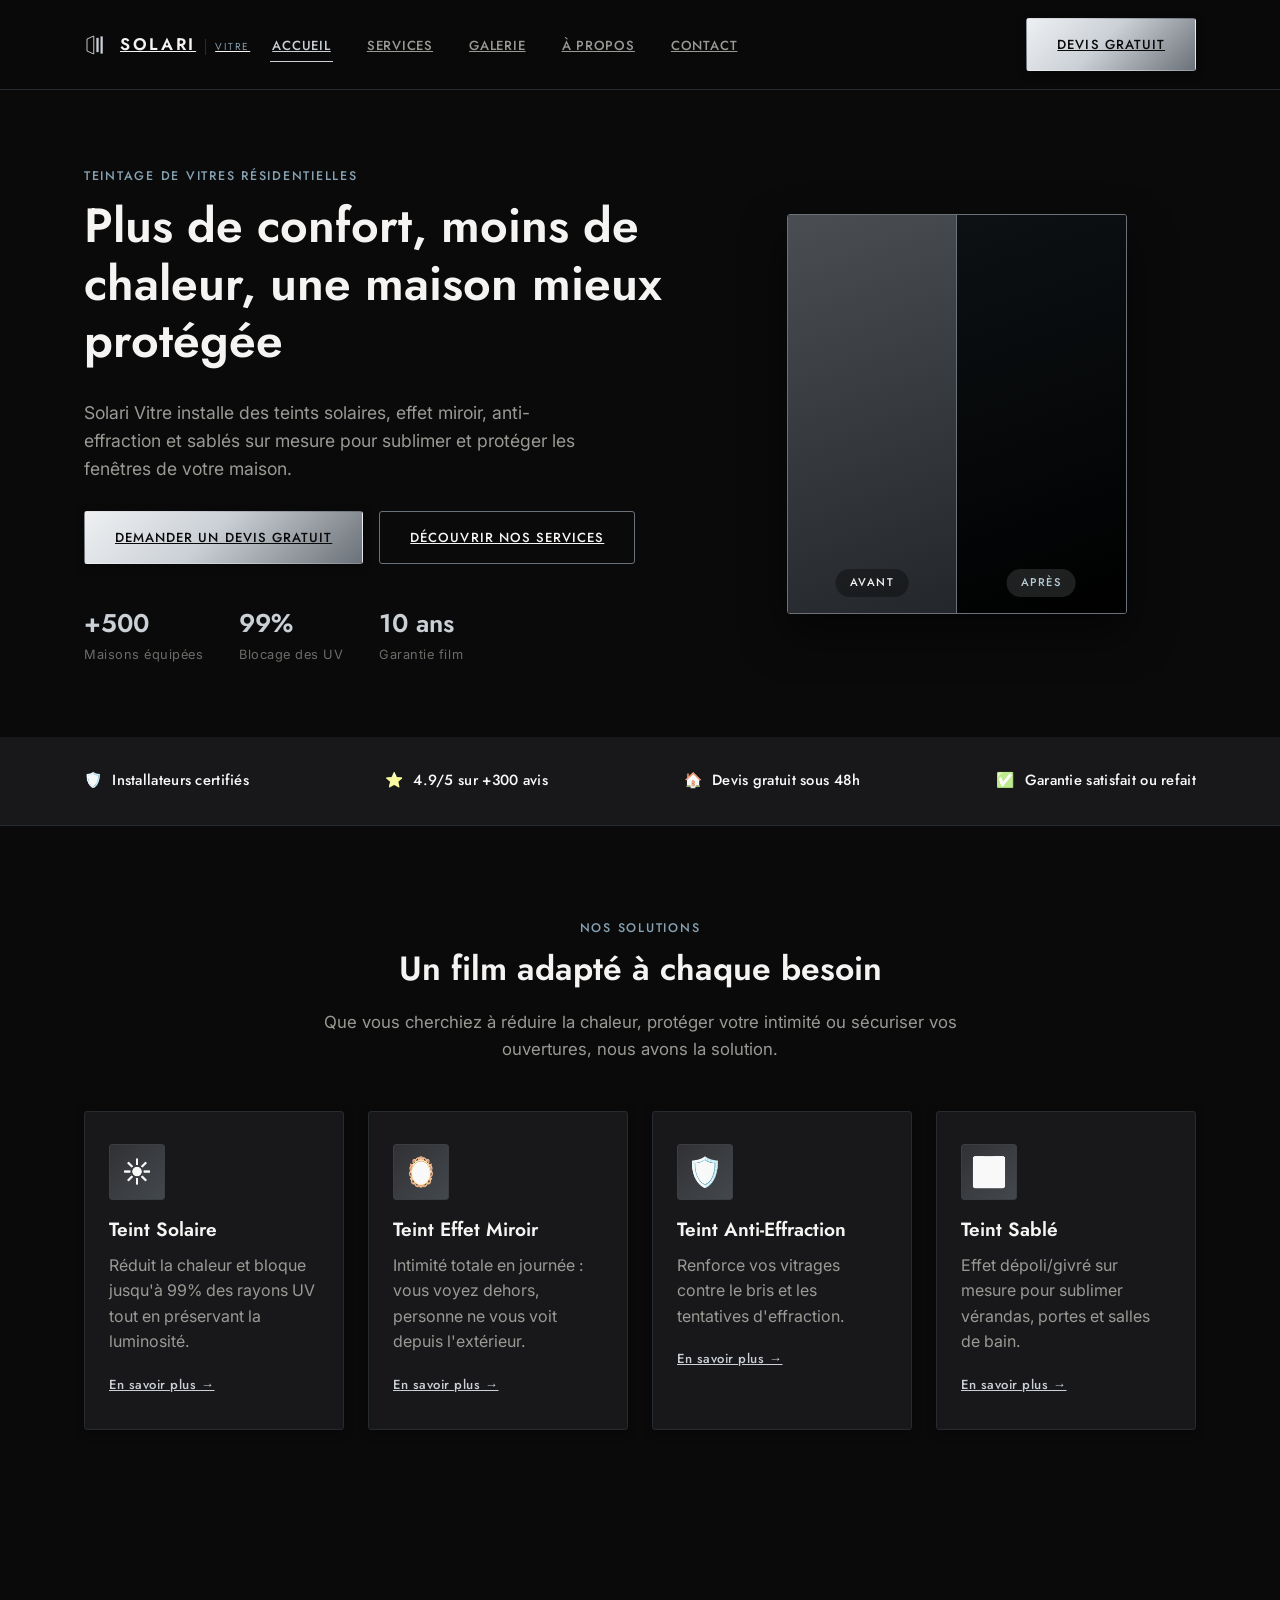
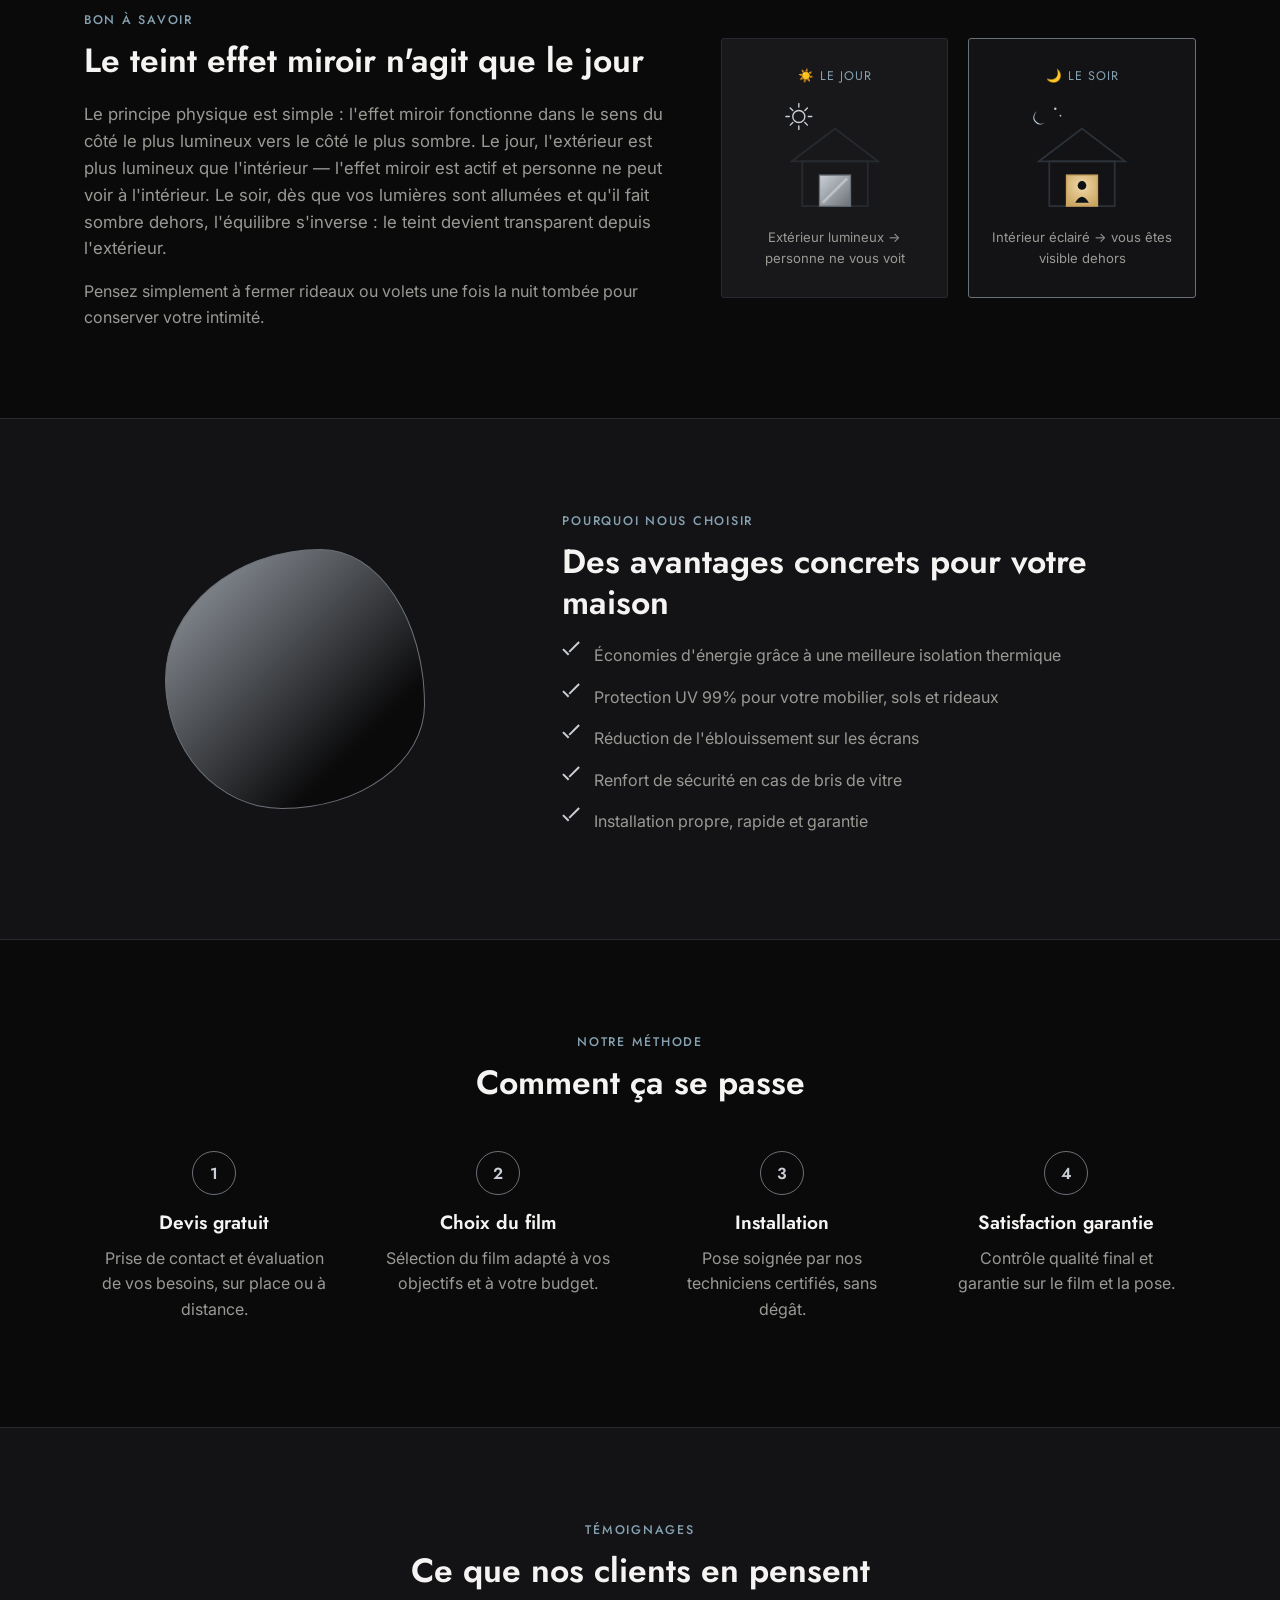
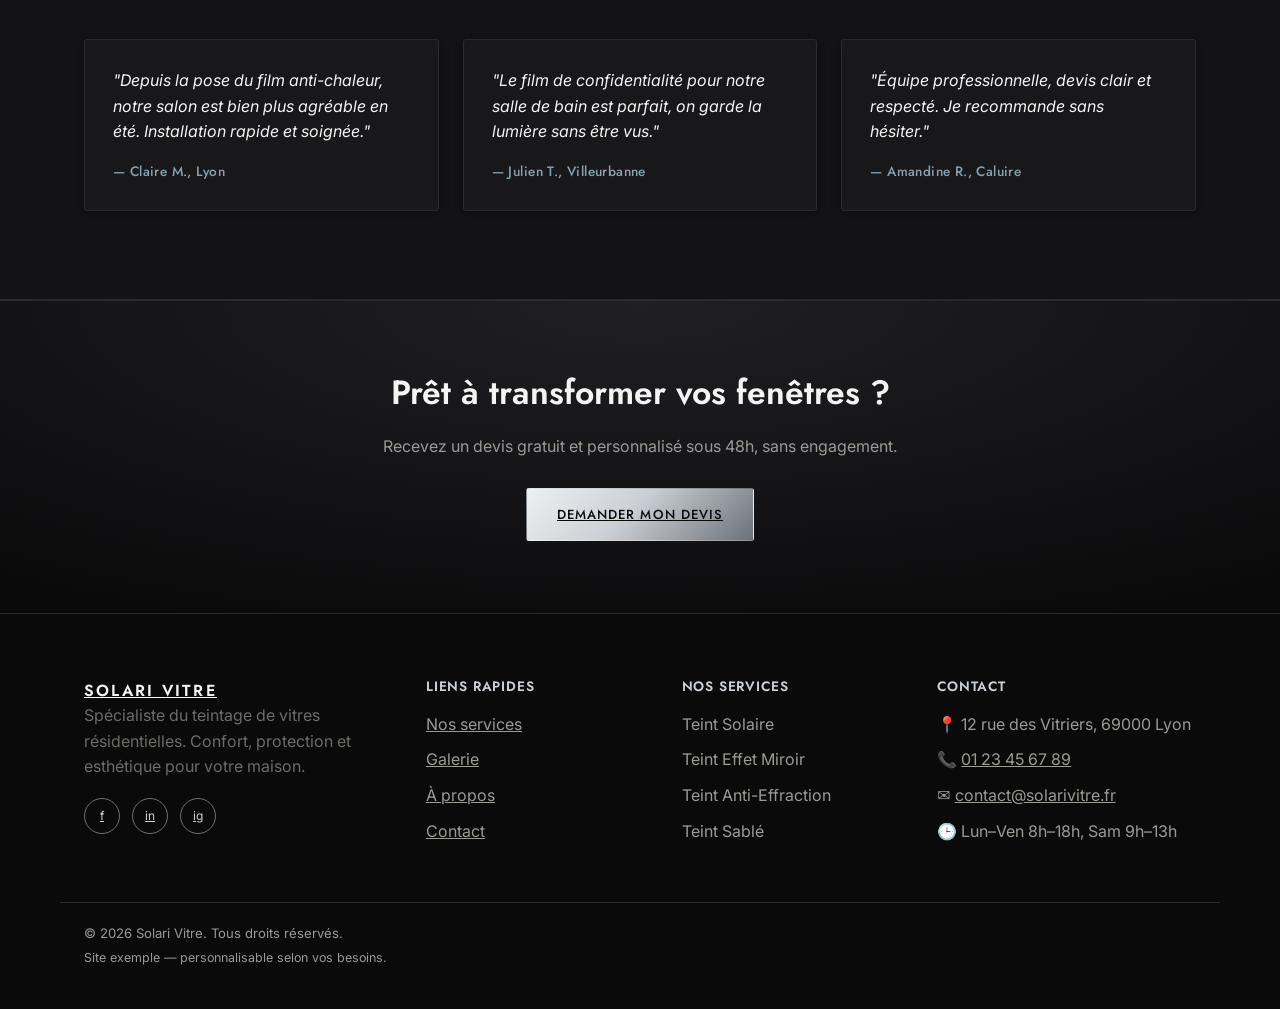
==== commit 897be847: "Replace mirror-tint eye icons with day/night house illustrations Swap the abstract eye SVGs for a sm" ====
--- a/index.html
+++ b/index.html
@@ -115,18 +115,48 @@
         <div class="info-mirror-visual" aria-hidden="true">
           <div class="mirror-panel">
             <div class="mirror-panel-badge">☀️ Le jour</div>
-            <svg class="mirror-eye" viewBox="0 0 64 40" width="56" height="35" fill="none" stroke="currentColor" stroke-width="2.5">
-              <path d="M2 20 C12 6, 52 6, 62 20 C52 34, 12 34, 2 20 Z"/>
-              <circle cx="32" cy="20" r="6" fill="currentColor" stroke="none"/>
-              <line x1="4" y1="36" x2="60" y2="4"/>
+            <svg class="mirror-illustration" viewBox="0 0 120 130" width="104" height="112">
+              <g stroke="#cbd0d6" stroke-width="1.6" stroke-linecap="round">
+                <circle cx="18" cy="18" r="7" fill="none"/>
+                <line x1="18" y1="3" x2="18" y2="7"/>
+                <line x1="18" y1="29" x2="18" y2="33"/>
+                <line x1="3" y1="18" x2="7" y2="18"/>
+                <line x1="29" y1="18" x2="33" y2="18"/>
+                <line x1="8" y1="8" x2="11" y2="11"/>
+                <line x1="25" y1="25" x2="28" y2="28"/>
+                <line x1="8" y1="28" x2="11" y2="25"/>
+                <line x1="25" y1="11" x2="28" y2="8"/>
+              </g>
+              <path d="M10 70 L60 32 L110 70 Z" fill="none" stroke="#262b30" stroke-width="2"/>
+              <rect x="22" y="70" width="76" height="52" fill="none" stroke="#262b30" stroke-width="2"/>
+              <rect x="42" y="86" width="36" height="36" fill="url(#dayGlassGrad)" stroke="#6b7178" stroke-width="1.5"/>
+              <line x1="46" y1="118" x2="74" y2="90" stroke="rgba(255,255,255,0.35)" stroke-width="3"/>
+              <defs>
+                <linearGradient id="dayGlassGrad" x1="0" y1="0" x2="1" y2="1">
+                  <stop offset="0%" stop-color="#cbd0d6"/>
+                  <stop offset="100%" stop-color="#6b7178"/>
+                </linearGradient>
+              </defs>
             </svg>
             <p class="mirror-panel-caption">Extérieur lumineux → personne ne vous voit</p>
           </div>
           <div class="mirror-panel dark">
             <div class="mirror-panel-badge">🌙 Le soir</div>
-            <svg class="mirror-eye" viewBox="0 0 64 40" width="56" height="35" fill="none" stroke="currentColor" stroke-width="2.5">
-              <path d="M2 20 C12 6, 52 6, 62 20 C52 34, 12 34, 2 20 Z"/>
-              <circle cx="32" cy="20" r="6" fill="currentColor" stroke="none"/>
+            <svg class="mirror-illustration" viewBox="0 0 120 130" width="104" height="112">
+              <path d="M8 12 a8 8 0 1 0 9 13 a6.5 6.5 0 0 1 -9 -13 Z" fill="#b7cbd4"/>
+              <circle cx="29" cy="9" r="1.4" fill="#b7cbd4"/>
+              <circle cx="35" cy="17" r="1" fill="#b7cbd4"/>
+              <path d="M10 70 L60 32 L110 70 Z" fill="none" stroke="#2b323a" stroke-width="2"/>
+              <rect x="22" y="70" width="76" height="52" fill="none" stroke="#2b323a" stroke-width="2"/>
+              <rect x="42" y="86" width="36" height="36" fill="url(#nightGlassGrad)" stroke="#c9a35e" stroke-width="1.5"/>
+              <circle cx="60" cy="98" r="5" fill="#0d1114"/>
+              <path d="M52 118 Q60 104 68 118 Z" fill="#0d1114"/>
+              <defs>
+                <radialGradient id="nightGlassGrad" cx="50%" cy="35%" r="75%">
+                  <stop offset="0%" stop-color="#f0d9a8"/>
+                  <stop offset="100%" stop-color="#c9a35e"/>
+                </radialGradient>
+              </defs>
             </svg>
             <p class="mirror-panel-caption">Intérieur éclairé → vous êtes visible dehors</p>
           </div>
--- a/assets/css/style.css
+++ b/assets/css/style.css
@@ -433,8 +433,7 @@
   text-transform: uppercase;
   color: var(--ice);
 }
-.mirror-eye { color: var(--silver-2); }
-.mirror-panel.dark .mirror-eye { color: var(--ice-soft); }
+.mirror-illustration { display: block; }
 .mirror-panel-caption { font-size: 0.82rem; color: var(--grey); margin: 0; }
 
 .service-note {
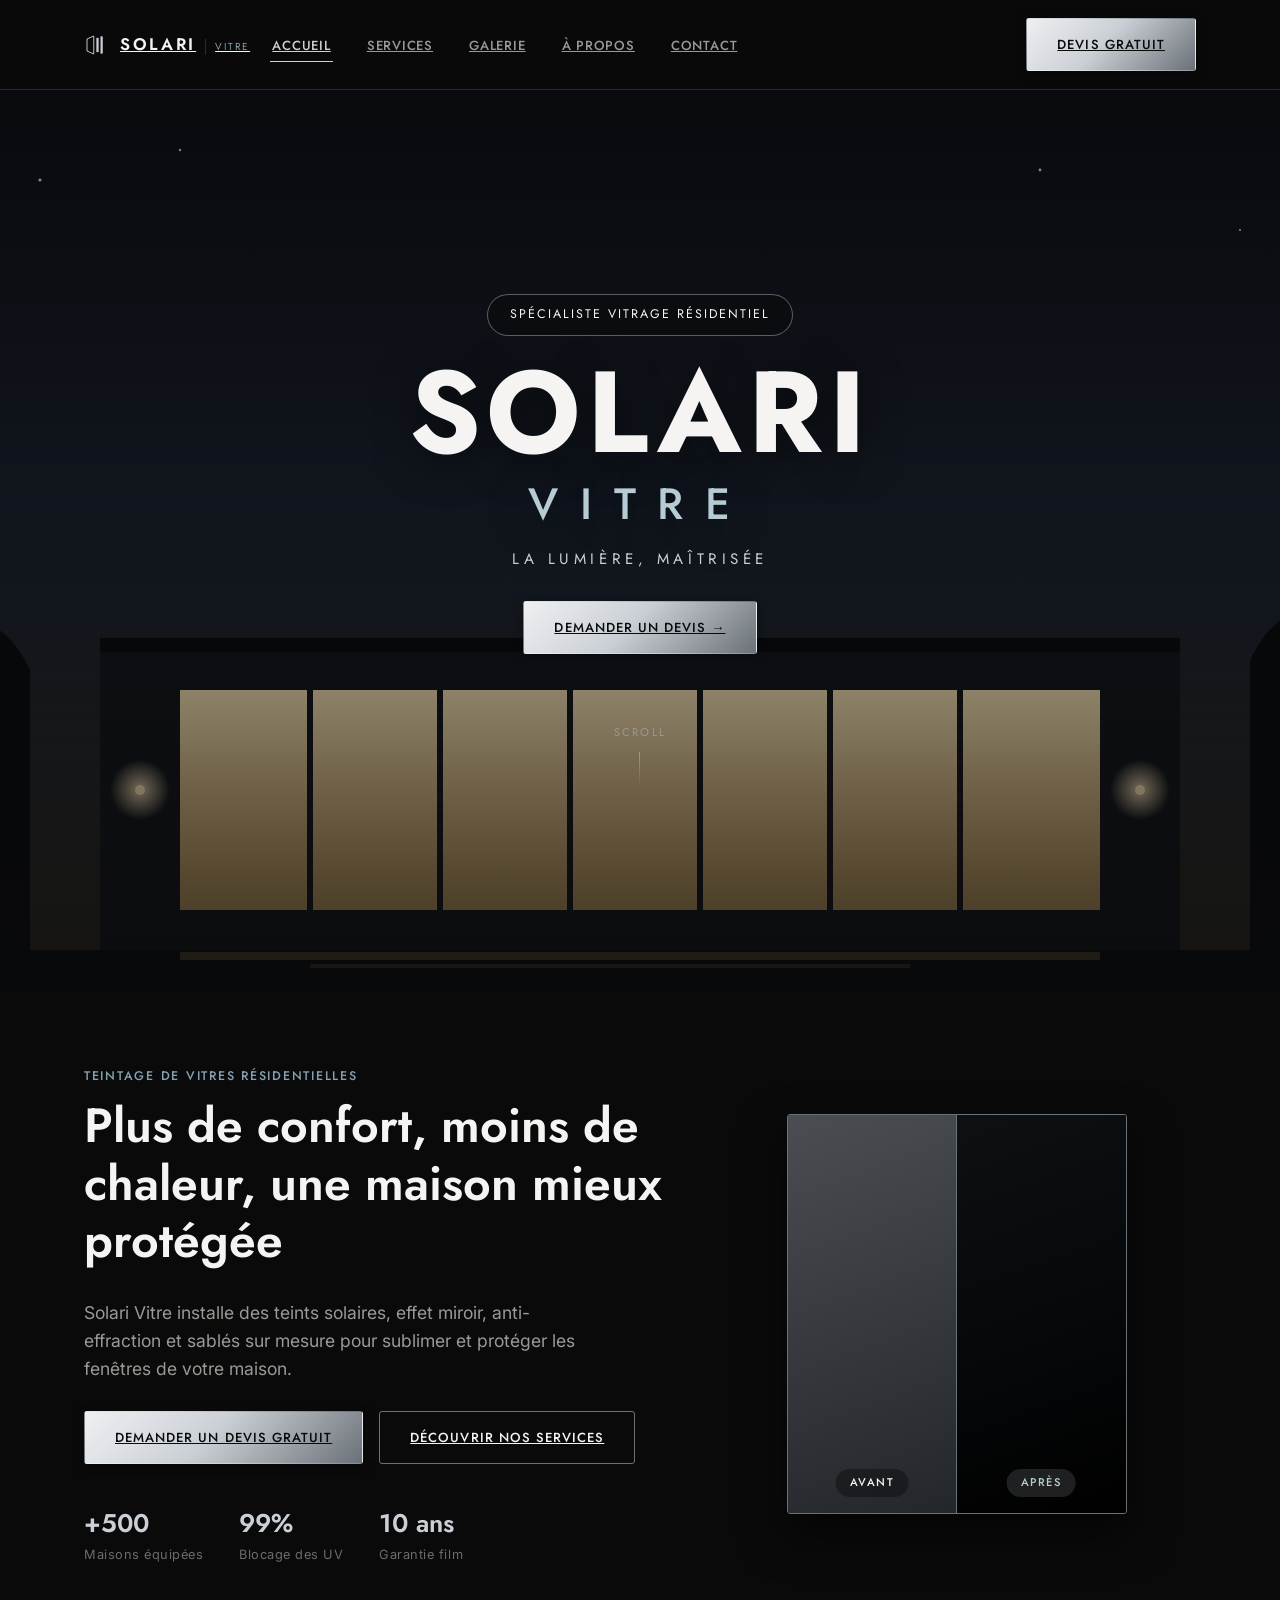
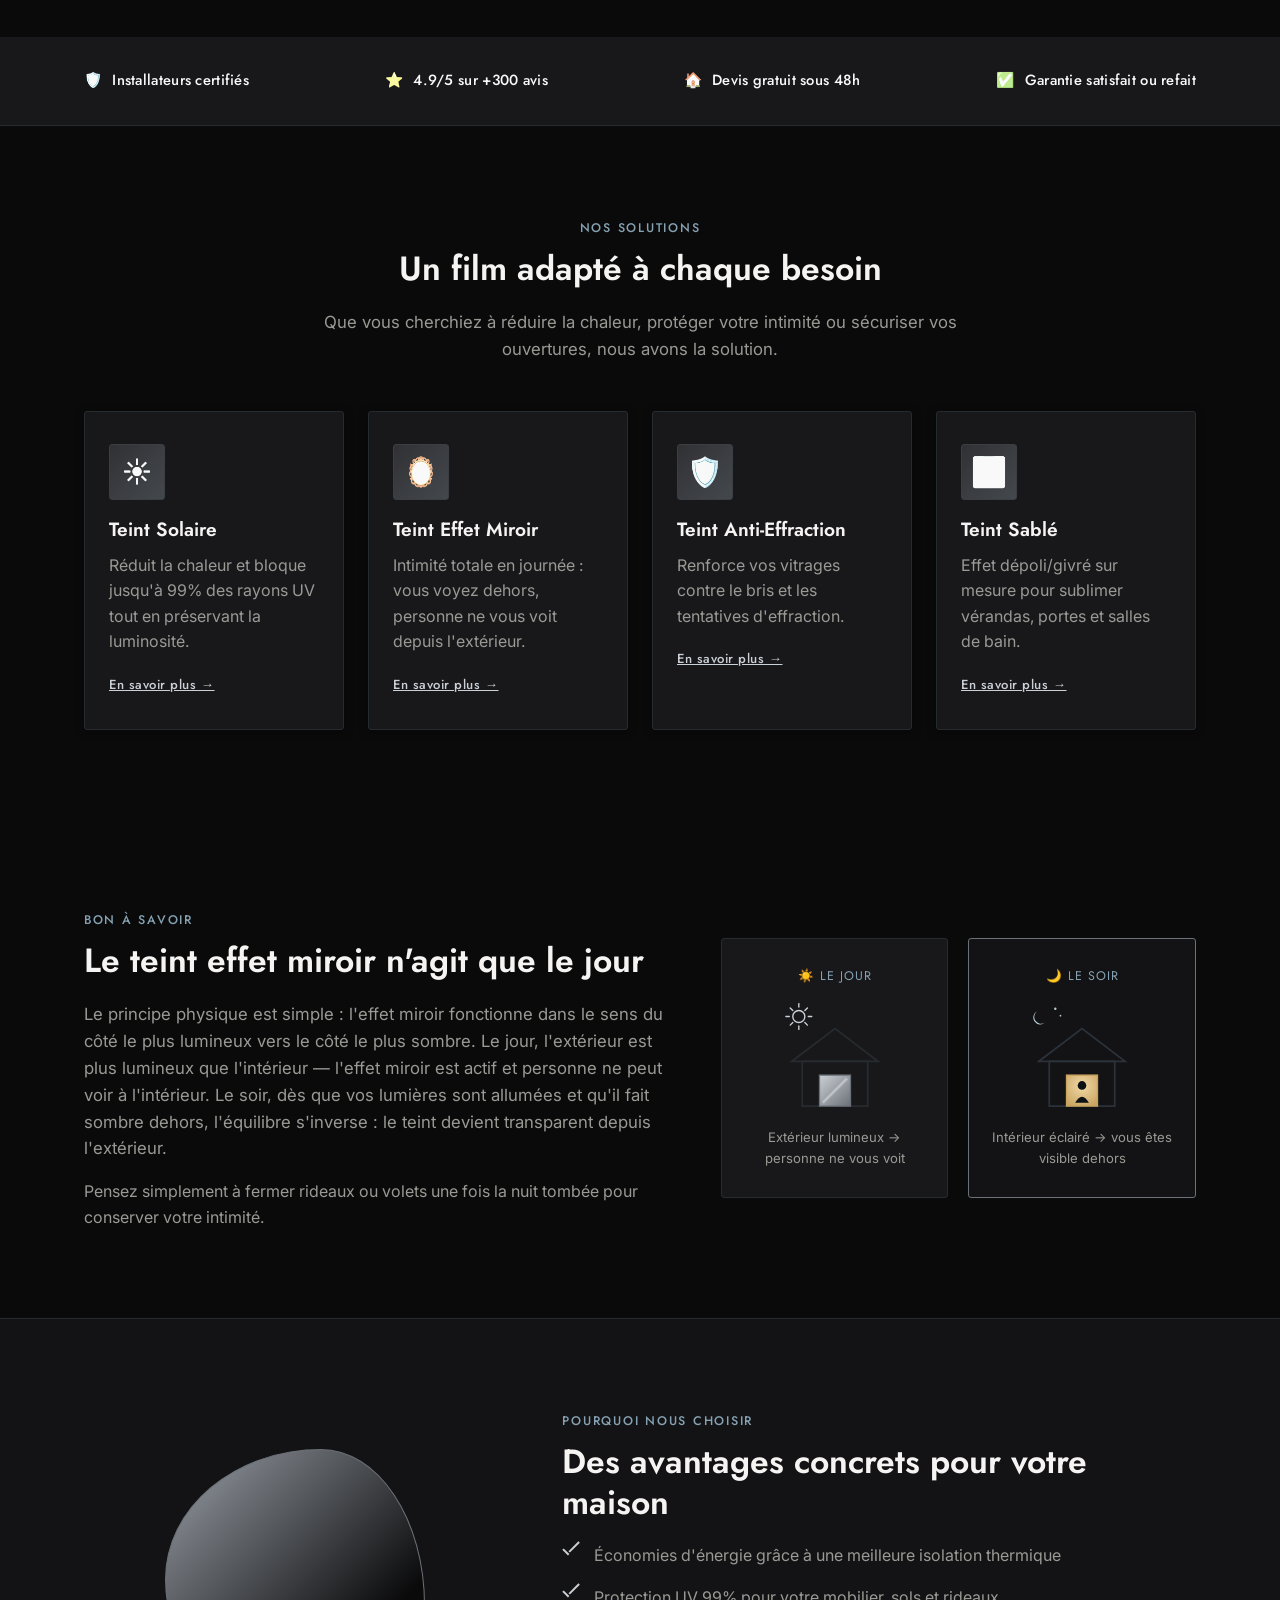
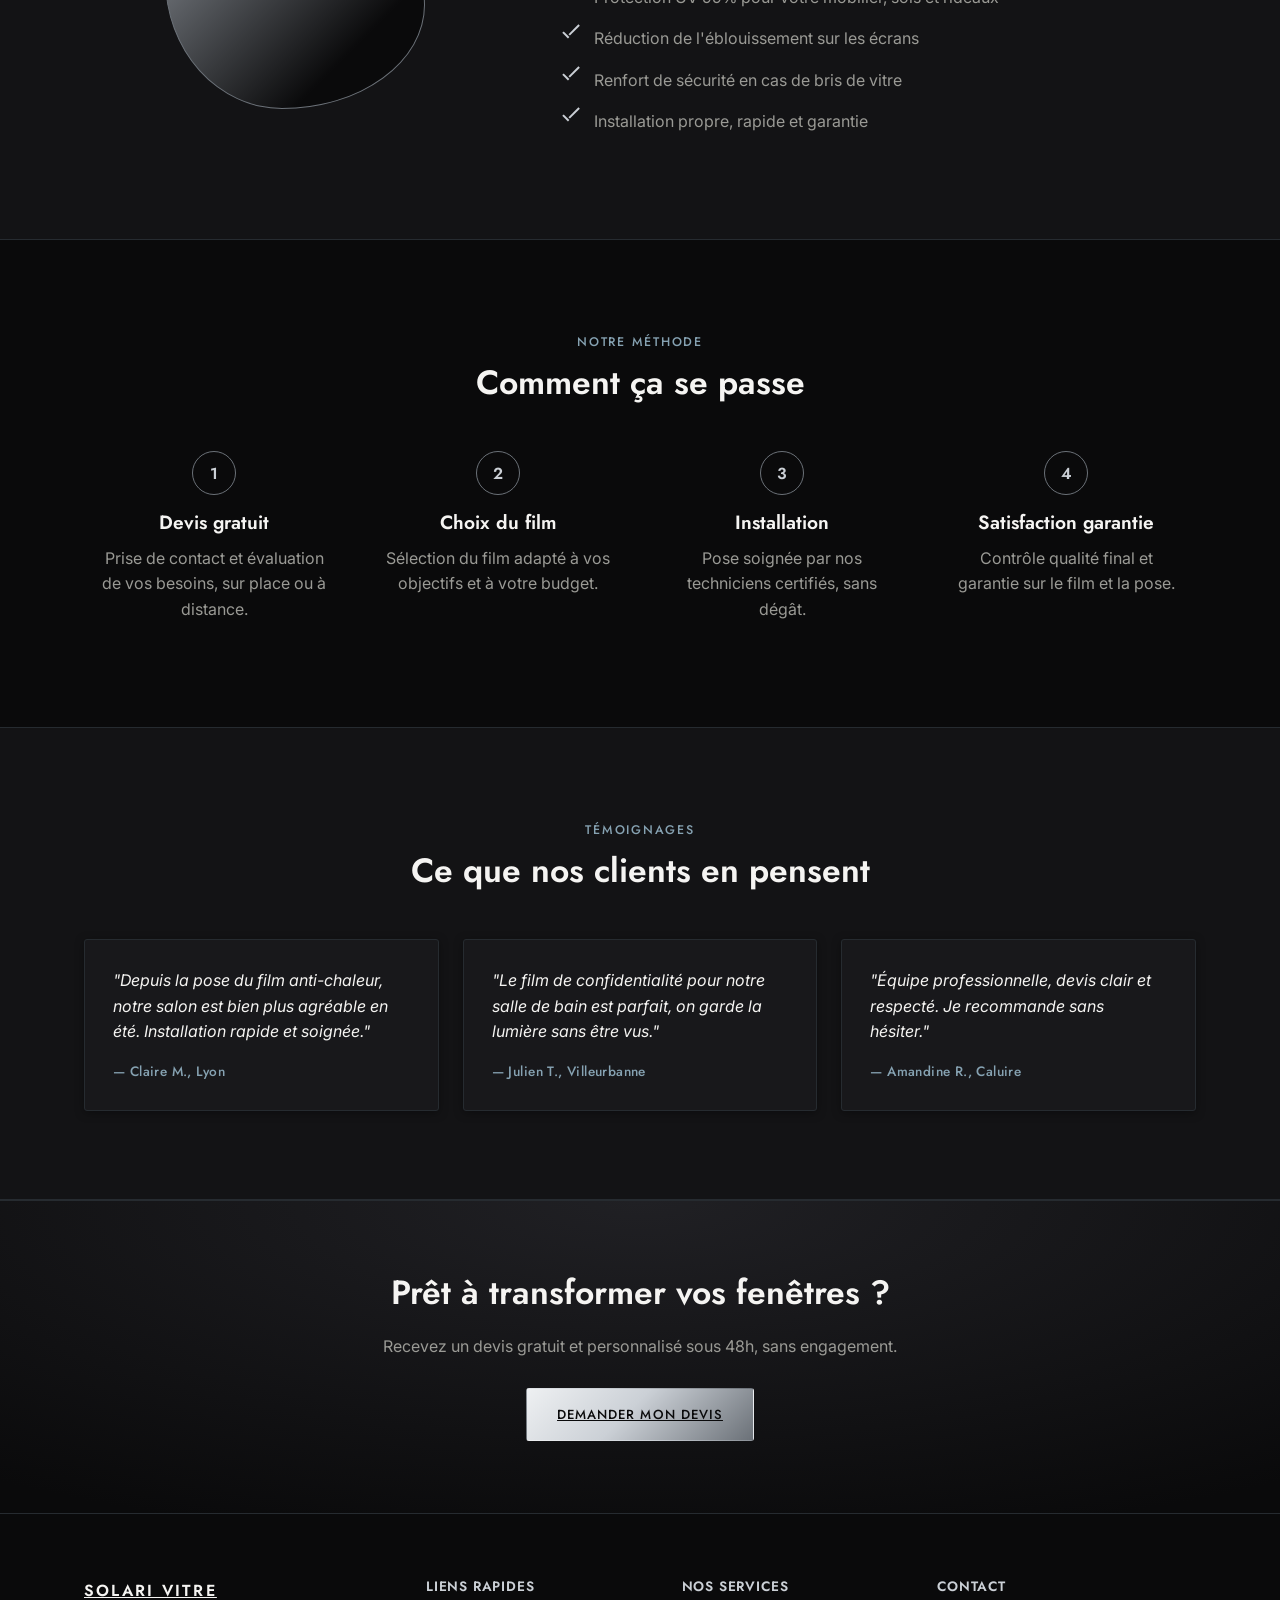
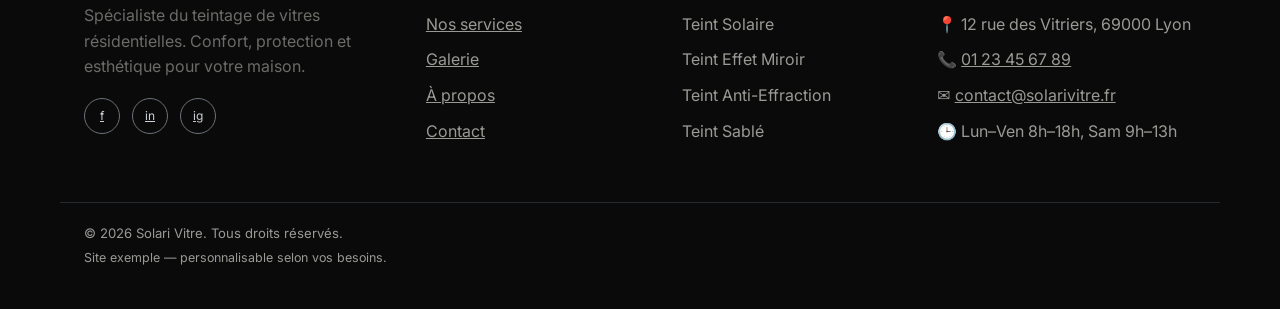
==== commit 17491496: "Add full-bleed dusk hero splash inspired by mkteint.be Add a new opening section above the existing " ====
--- a/index.html
+++ b/index.html
@@ -34,6 +34,62 @@
   </header>
 
   <main id="main">
+    <section class="hero-devanture">
+      <div class="hero-scene" aria-hidden="true">
+        <svg viewBox="0 0 1600 900" preserveAspectRatio="xMidYMid slice">
+          <defs>
+            <linearGradient id="skyGrad" x1="0" y1="0" x2="0" y2="1">
+              <stop offset="0%" stop-color="#080a10"/>
+              <stop offset="55%" stop-color="#141a24"/>
+              <stop offset="100%" stop-color="#2e2a22"/>
+            </linearGradient>
+            <linearGradient id="glassGlow" x1="0" y1="0" x2="0" y2="1">
+              <stop offset="0%" stop-color="#f2ddb0"/>
+              <stop offset="100%" stop-color="#c9a35e"/>
+            </linearGradient>
+            <radialGradient id="lampGlow" cx="50%" cy="50%" r="50%">
+              <stop offset="0%" stop-color="#f2ddb0" stop-opacity="0.9"/>
+              <stop offset="100%" stop-color="#f2ddb0" stop-opacity="0"/>
+            </radialGradient>
+          </defs>
+          <rect width="1600" height="900" fill="url(#skyGrad)"/>
+          <circle cx="200" cy="90" r="1.6" fill="#b7cbd4"/>
+          <circle cx="340" cy="60" r="1.2" fill="#b7cbd4"/>
+          <circle cx="1200" cy="80" r="1.4" fill="#b7cbd4"/>
+          <circle cx="1400" cy="140" r="1" fill="#b7cbd4"/>
+          <path d="M1480 70 a30 30 0 1 0 34 48 a24 24 0 0 1 -34 -48 Z" fill="#e7edee" opacity="0.85"/>
+          <path d="M0 900 L0 520 Q60 480 100 560 Q150 500 190 580 L190 900 Z" fill="#05070a"/>
+          <path d="M1600 900 L1600 500 Q1540 460 1500 550 Q1450 490 1410 570 L1410 900 Z" fill="#05070a"/>
+          <rect x="260" y="560" width="1080" height="300" fill="#0d1116"/>
+          <rect x="260" y="548" width="1080" height="14" fill="#05070a"/>
+          <rect x="340" y="600" width="920" height="220" fill="url(#glassGlow)" opacity="0.92"/>
+          <g stroke="#0d1116" stroke-width="6">
+            <line x1="470" y1="600" x2="470" y2="820"/>
+            <line x1="600" y1="600" x2="600" y2="820"/>
+            <line x1="730" y1="600" x2="730" y2="820"/>
+            <line x1="860" y1="600" x2="860" y2="820"/>
+            <line x1="990" y1="600" x2="990" y2="820"/>
+            <line x1="1120" y1="600" x2="1120" y2="820"/>
+          </g>
+          <circle cx="300" cy="700" r="30" fill="url(#lampGlow)"/>
+          <circle cx="1300" cy="700" r="30" fill="url(#lampGlow)"/>
+          <circle cx="300" cy="700" r="5" fill="#f2ddb0"/>
+          <circle cx="1300" cy="700" r="5" fill="#f2ddb0"/>
+          <rect x="0" y="860" width="1600" height="40" fill="#05070a"/>
+          <rect x="340" y="862" width="920" height="8" fill="#c9a35e" opacity="0.35"/>
+          <rect x="470" y="874" width="600" height="4" fill="#c9a35e" opacity="0.25"/>
+        </svg>
+      </div>
+      <div class="hero-scrim" aria-hidden="true"></div>
+      <div class="hero-devanture-content">
+        <p class="hero-pill">Spécialiste vitrage résidentiel</p>
+        <h1 class="hero-wordmark">SOLARI<span>Vitre</span></h1>
+        <p class="hero-tagline">La lumière, maîtrisée</p>
+        <a href="contact.html" class="btn btn-primary hero-cta">Demander un devis →</a>
+        <div class="hero-scroll" aria-hidden="true"><span>Scroll</span><i></i></div>
+      </div>
+    </section>
+
     <section class="hero">
       <div class="container hero-inner">
         <div class="hero-text">
--- a/assets/css/style.css
+++ b/assets/css/style.css
@@ -240,6 +240,95 @@
 .nav-toggle[aria-expanded="true"] span:nth-child(1) { transform: translateY(6.5px) rotate(45deg); }
 .nav-toggle[aria-expanded="true"] span:nth-child(2) { opacity: 0; }
 .nav-toggle[aria-expanded="true"] span:nth-child(3) { transform: translateY(-6.5px) rotate(-45deg); }
+
+/* ==========================================================================
+   Hero devanture (full-bleed splash)
+   ========================================================================== */
+.hero-devanture {
+  position: relative;
+  min-height: 100vh;
+  display: flex;
+  align-items: center;
+  justify-content: center;
+  overflow: hidden;
+}
+.hero-scene { position: absolute; inset: 0; z-index: 0; }
+.hero-scene svg { width: 100%; height: 100%; display: block; }
+.hero-scrim {
+  position: absolute;
+  inset: 0;
+  z-index: 1;
+  background: linear-gradient(180deg, rgba(10,10,11,0.4) 0%, rgba(10,10,11,0.15) 42%, rgba(10,10,11,0.7) 100%);
+}
+.hero-devanture-content {
+  position: relative;
+  z-index: 2;
+  text-align: center;
+  padding: 40px 24px;
+  display: flex;
+  flex-direction: column;
+  align-items: center;
+  gap: 22px;
+}
+.hero-pill {
+  font-family: 'Jost', sans-serif;
+  font-size: 0.78rem;
+  letter-spacing: 0.16em;
+  text-transform: uppercase;
+  color: var(--white);
+  border: 1px solid rgba(245,244,242,0.35);
+  padding: 10px 22px;
+  border-radius: 999px;
+  background: rgba(10,10,11,0.35);
+  backdrop-filter: blur(6px);
+  margin: 0;
+}
+.hero-wordmark {
+  font-family: 'Jost', sans-serif;
+  font-weight: 700;
+  letter-spacing: 0.05em;
+  font-size: clamp(3rem, 9vw, 7.5rem);
+  color: var(--white);
+  line-height: 0.95;
+  margin: 0;
+  text-shadow: 0 8px 40px rgba(0,0,0,0.5);
+}
+.hero-wordmark span {
+  display: block;
+  font-size: 0.38em;
+  font-weight: 500;
+  letter-spacing: 0.5em;
+  text-transform: uppercase;
+  color: var(--ice-soft);
+  margin-top: 0.35em;
+}
+.hero-tagline {
+  font-family: 'Jost', sans-serif;
+  font-size: 0.95rem;
+  letter-spacing: 0.3em;
+  text-transform: uppercase;
+  color: var(--silver);
+  margin: 0;
+}
+.hero-cta { margin-top: 8px; }
+.hero-scroll {
+  margin-top: 48px;
+  display: flex;
+  flex-direction: column;
+  align-items: center;
+  gap: 10px;
+  color: var(--grey);
+  font-family: 'Jost', sans-serif;
+  font-size: 0.7rem;
+  letter-spacing: 0.2em;
+  text-transform: uppercase;
+}
+.hero-scroll i {
+  width: 1px;
+  height: 34px;
+  background: linear-gradient(to bottom, var(--grey), transparent);
+  display: block;
+}
 
 /* ==========================================================================
    Hero
@@ -842,6 +931,8 @@
     margin: 0 24px 20px;
   }
 
+  .hero-devanture { min-height: 92vh; }
+  .hero-scroll { margin-top: 28px; }
   .section { padding: 56px 0; }
   .service-detail-grid,
   .service-detail-grid.reverse { grid-template-columns: 1fr; }
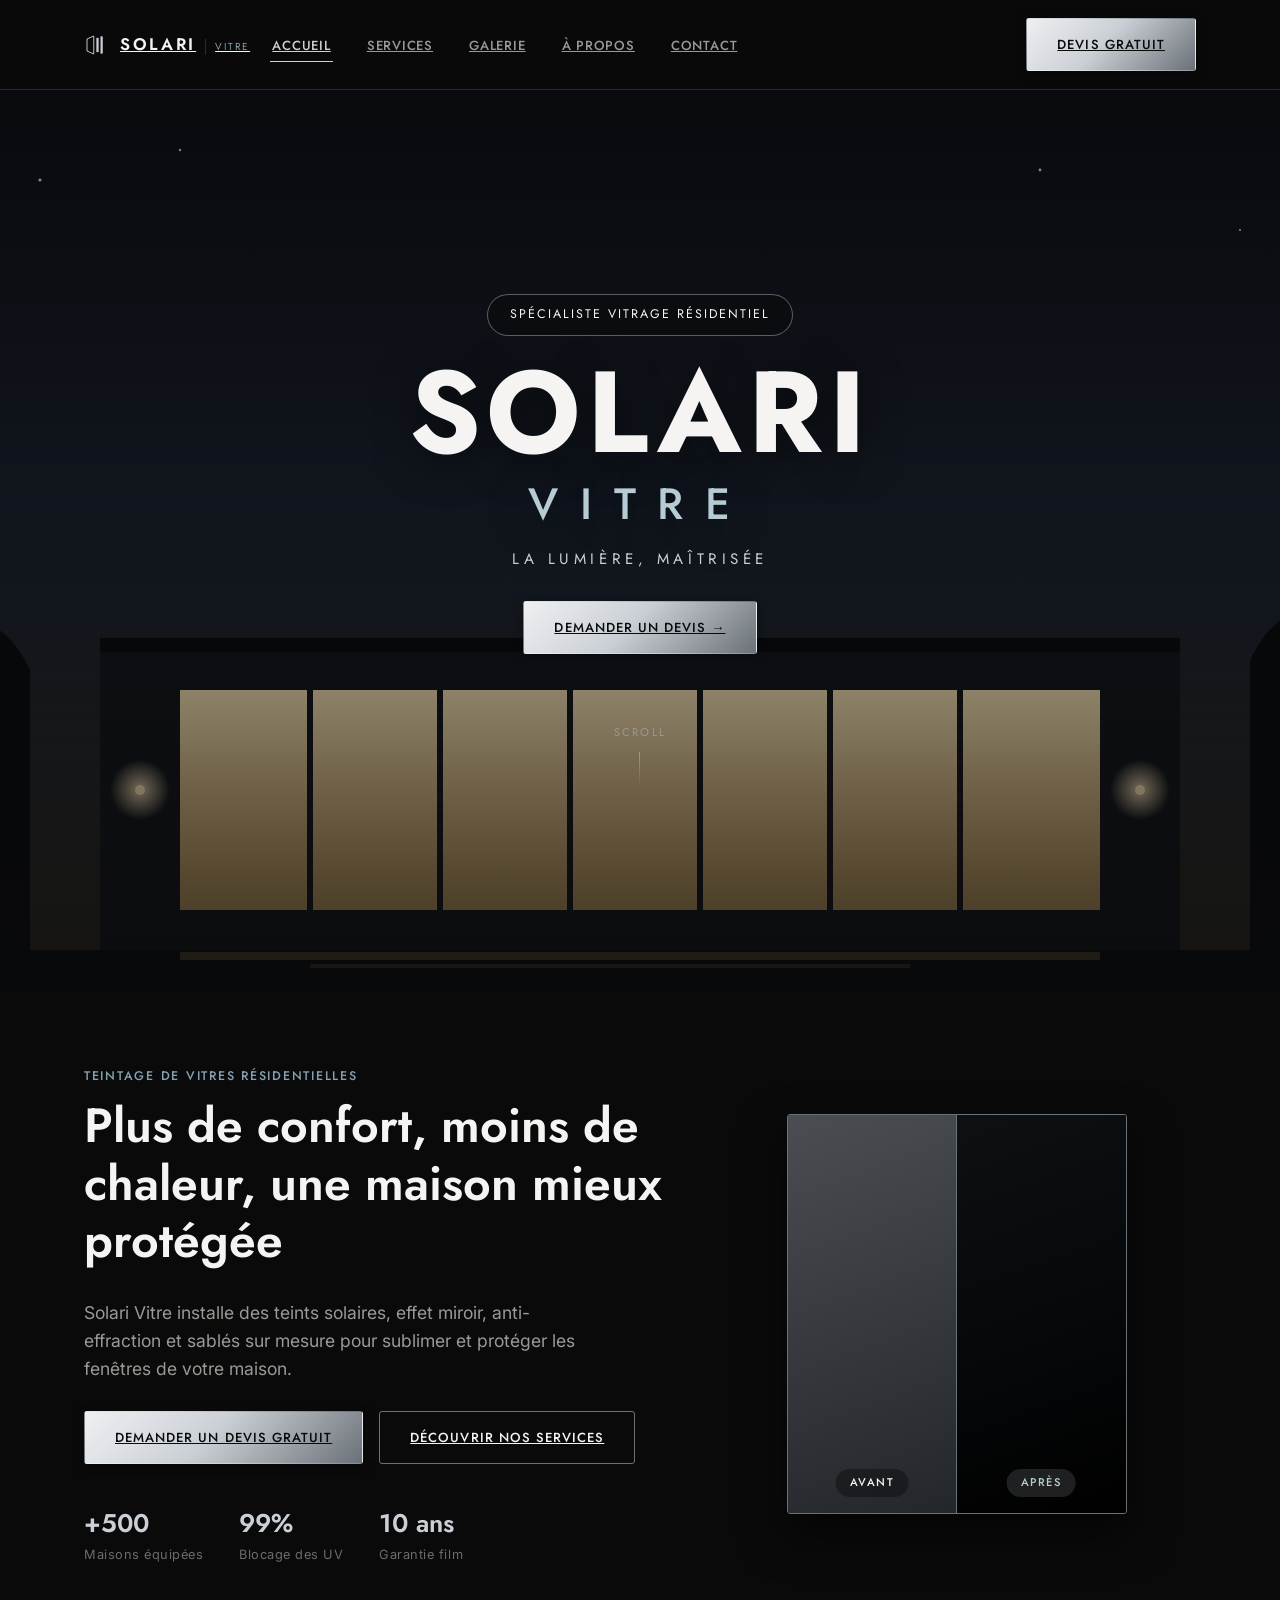
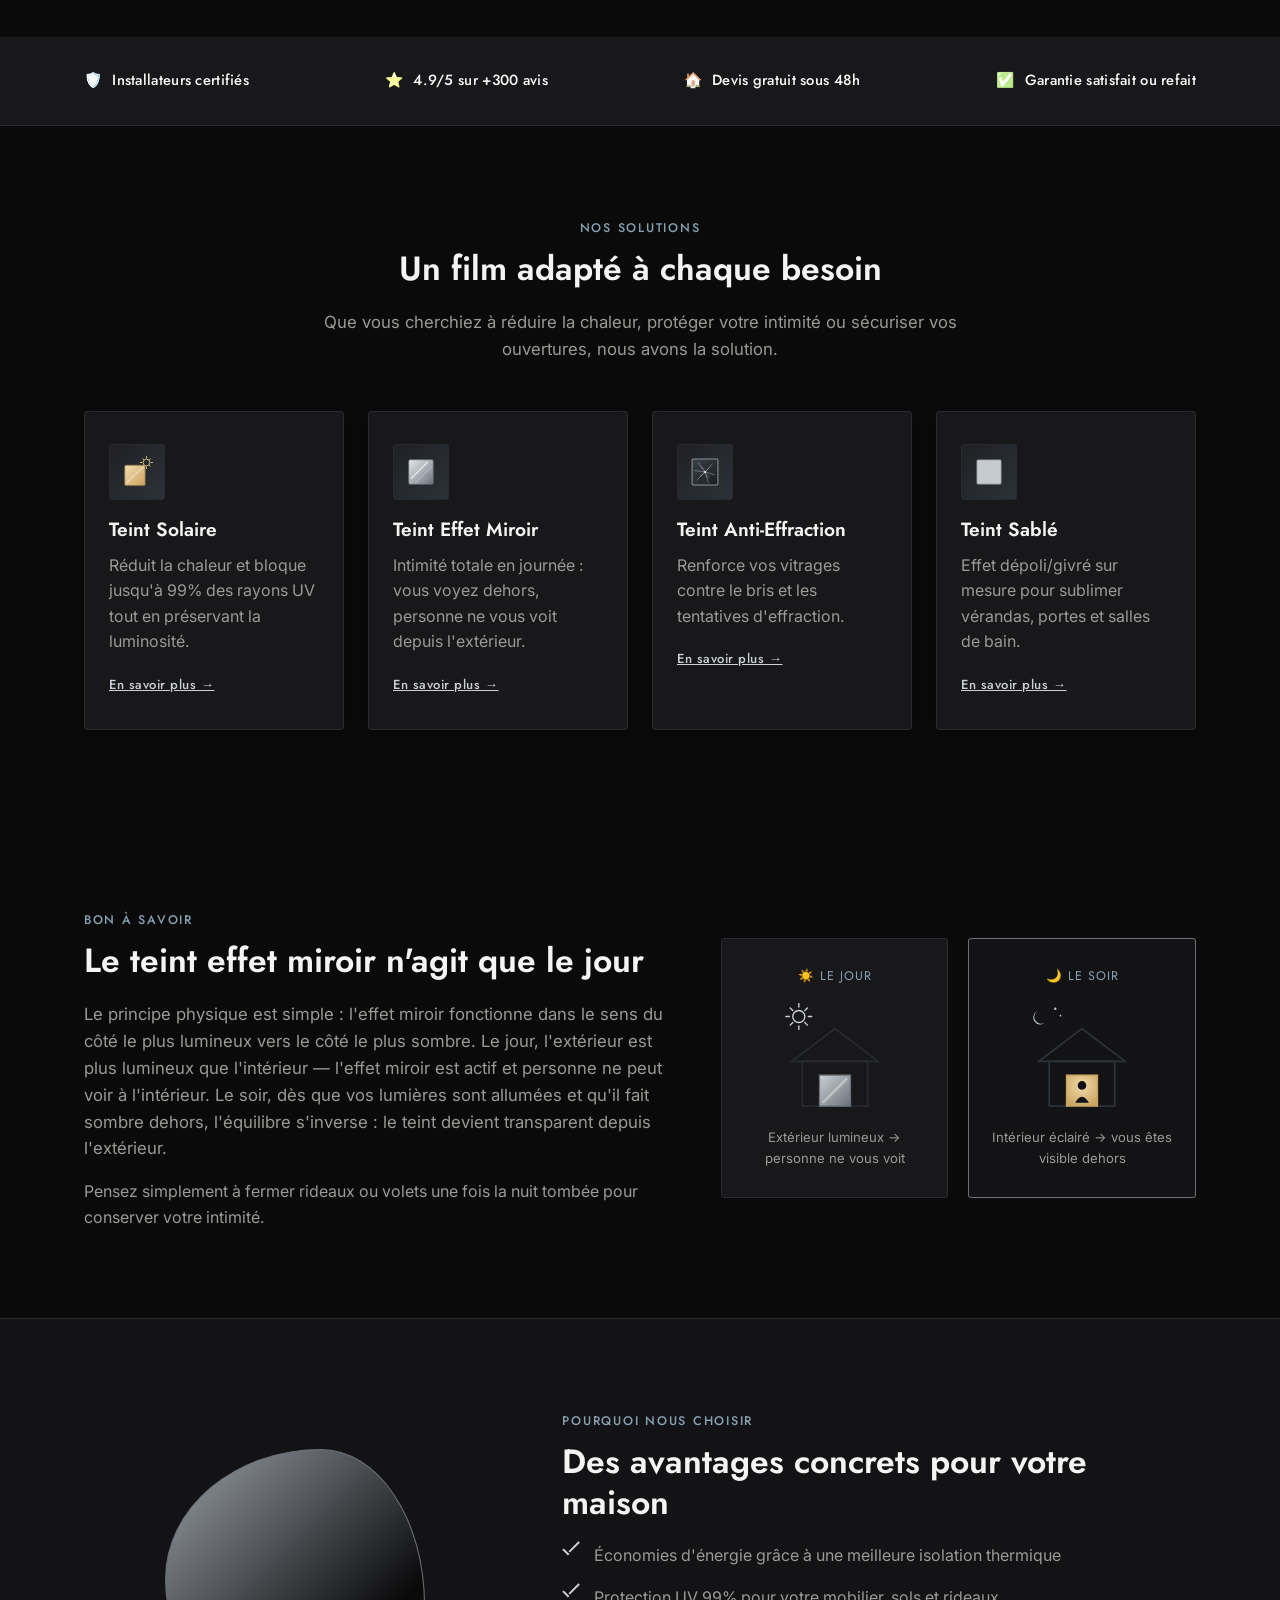
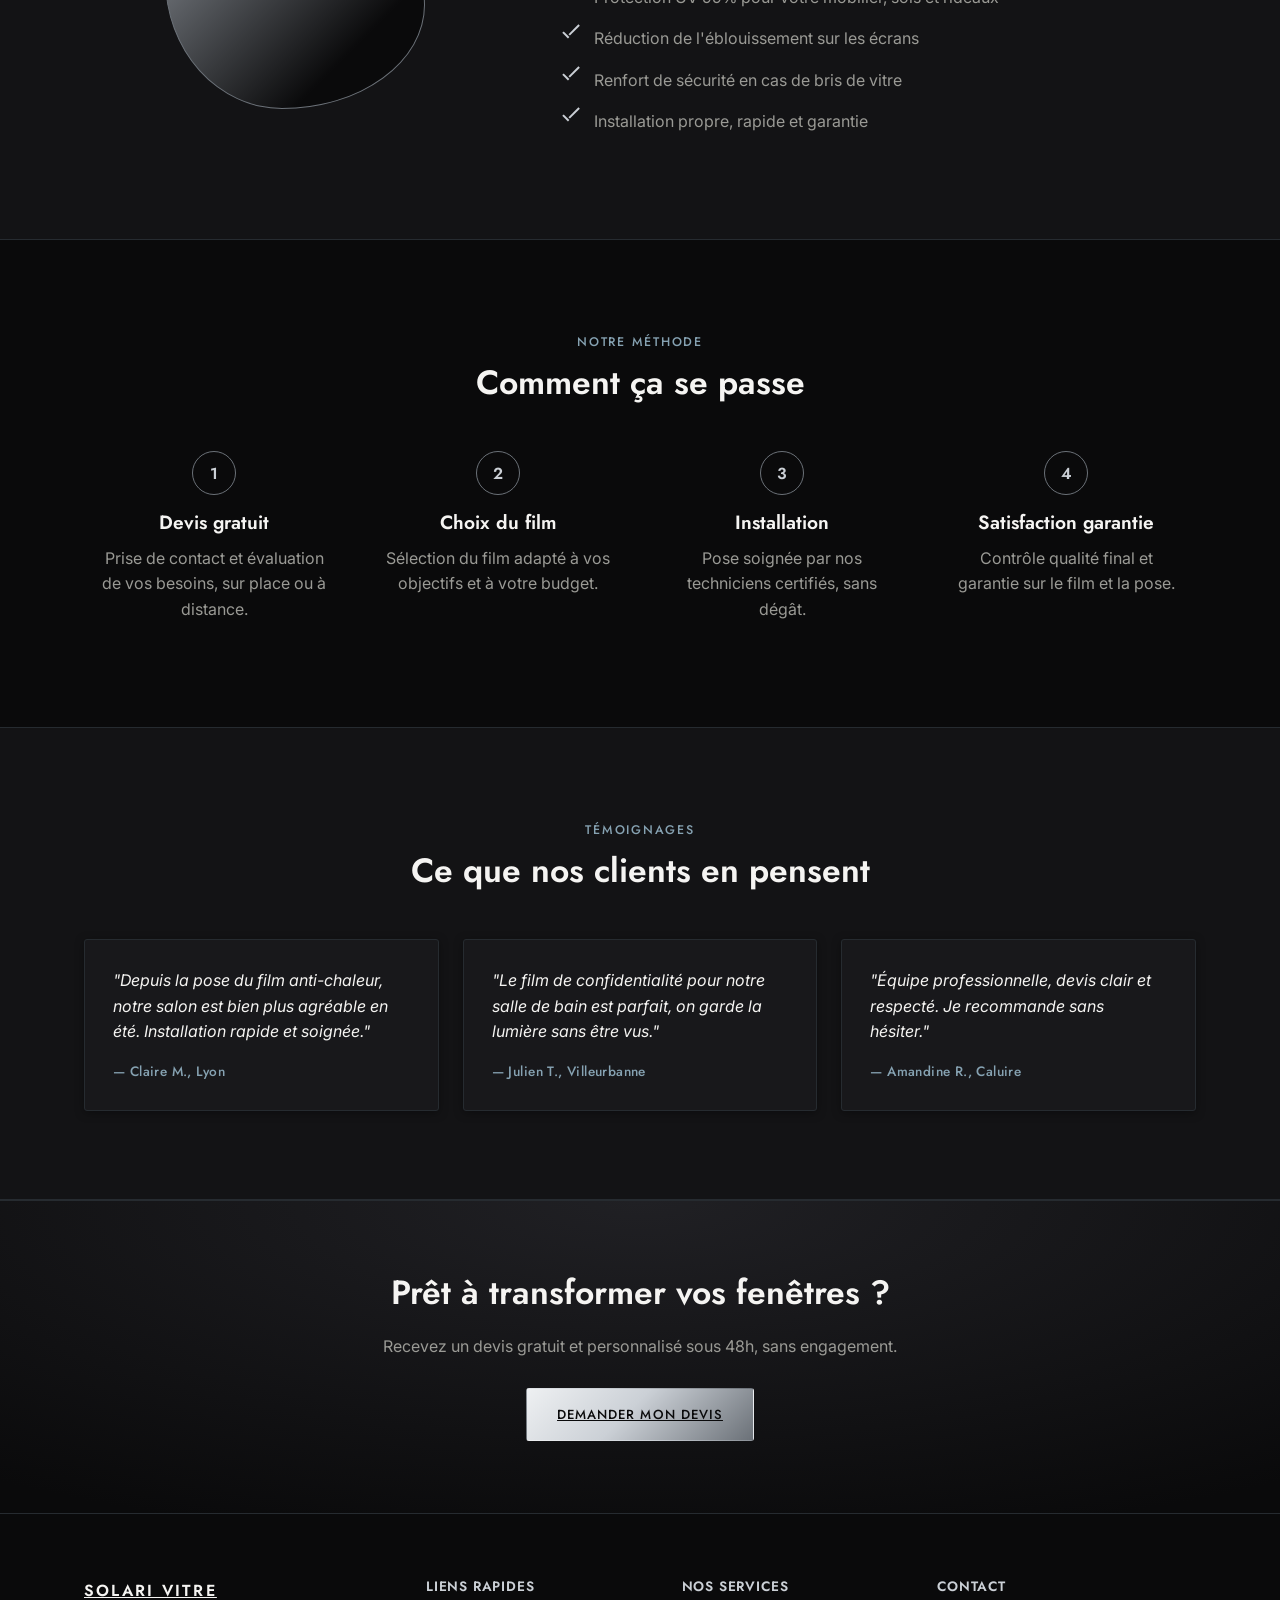
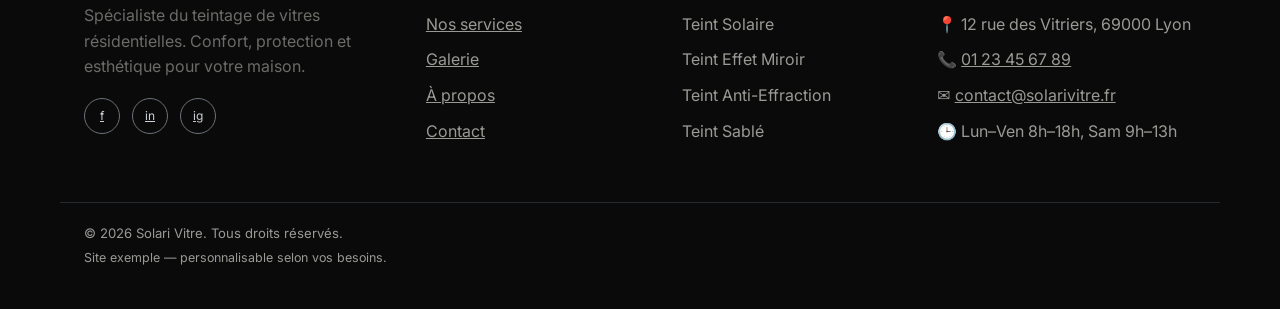
==== commit b102535b: "Illustrate each tint type with a dedicated glass icon Replace the generic emoji icons on the homepag" ====
--- a/index.html
+++ b/index.html
@@ -133,25 +133,57 @@
         </div>
         <div class="card-grid">
           <article class="card">
-            <div class="card-icon">☀️</div>
+            <div class="card-icon"><svg viewBox="0 0 100 100" width="34" height="34" aria-hidden="true">
+              <defs><linearGradient id="solGlassHome" x1="0" y1="0" x2="1" y2="1"><stop offset="0%" stop-color="#f2ddb0"/><stop offset="100%" stop-color="#c9a35e"/></linearGradient></defs>
+              <circle cx="78" cy="22" r="10" fill="none" stroke="#e8c98a" stroke-width="2.5"/>
+              <g stroke="#e8c98a" stroke-width="2.5" stroke-linecap="round">
+                <line x1="78" y1="4" x2="78" y2="9"/><line x1="78" y1="35" x2="78" y2="40"/>
+                <line x1="60" y1="22" x2="65" y2="22"/><line x1="91" y1="22" x2="96" y2="22"/>
+                <line x1="67" y1="11" x2="70" y2="14"/><line x1="86" y1="30" x2="89" y2="33"/>
+                <line x1="67" y1="33" x2="70" y2="30"/><line x1="86" y1="14" x2="89" y2="11"/>
+              </g>
+              <rect x="14" y="30" width="60" height="60" rx="4" fill="url(#solGlassHome)" stroke="#8a6f3f" stroke-width="2"/>
+              <line x1="18" y1="82" x2="70" y2="34" stroke="rgba(255,255,255,0.4)" stroke-width="4"/>
+            </svg></div>
             <h3>Teint Solaire</h3>
             <p>Réduit la chaleur et bloque jusqu'à 99% des rayons UV tout en préservant la luminosité.</p>
             <a href="services.html#solaire" class="card-link">En savoir plus →</a>
           </article>
           <article class="card">
-            <div class="card-icon">🪞</div>
+            <div class="card-icon"><svg viewBox="0 0 100 100" width="34" height="34" aria-hidden="true">
+              <defs><linearGradient id="mirGlassHome" x1="0" y1="0" x2="1" y2="1"><stop offset="0%" stop-color="#e4e7ea"/><stop offset="50%" stop-color="#aab0b7"/><stop offset="100%" stop-color="#6b7178"/></linearGradient></defs>
+              <rect x="14" y="14" width="72" height="72" rx="4" fill="url(#mirGlassHome)" stroke="#6b7178" stroke-width="2"/>
+              <line x1="20" y1="70" x2="70" y2="20" stroke="rgba(255,255,255,0.55)" stroke-width="5"/>
+              <line x1="34" y1="82" x2="82" y2="34" stroke="rgba(255,255,255,0.25)" stroke-width="3"/>
+            </svg></div>
             <h3>Teint Effet Miroir</h3>
             <p>Intimité totale en journée : vous voyez dehors, personne ne vous voit depuis l'extérieur.</p>
             <a href="services.html#miroir" class="card-link">En savoir plus →</a>
           </article>
           <article class="card">
-            <div class="card-icon">🛡️</div>
+            <div class="card-icon"><svg viewBox="0 0 100 100" width="34" height="34" aria-hidden="true">
+              <defs><linearGradient id="secGlassHome" x1="0" y1="0" x2="1" y2="1"><stop offset="0%" stop-color="#3a4148"/><stop offset="100%" stop-color="#181c20"/></linearGradient></defs>
+              <rect x="12" y="12" width="76" height="76" rx="4" fill="url(#secGlassHome)" stroke="#8a949c" stroke-width="3"/>
+              <g stroke="#cbd0d6" stroke-width="1.4" stroke-linecap="round" opacity="0.85">
+                <line x1="50" y1="50" x2="30" y2="22"/><line x1="50" y1="50" x2="72" y2="26"/>
+                <line x1="50" y1="50" x2="78" y2="58"/><line x1="50" y1="50" x2="60" y2="82"/>
+                <line x1="50" y1="50" x2="26" y2="74"/><line x1="50" y1="50" x2="20" y2="46"/>
+                <line x1="38" y1="34" x2="46" y2="42"/><line x1="62" y1="38" x2="55" y2="45"/>
+                <line x1="60" y1="66" x2="54" y2="58"/><line x1="36" y1="62" x2="44" y2="56"/>
+              </g>
+              <circle cx="50" cy="50" r="4" fill="#cbd0d6"/>
+            </svg></div>
             <h3>Teint Anti-Effraction</h3>
             <p>Renforce vos vitrages contre le bris et les tentatives d'effraction.</p>
             <a href="services.html#anti-effraction" class="card-link">En savoir plus →</a>
           </article>
           <article class="card">
-            <div class="card-icon">🌫️</div>
+            <div class="card-icon"><svg viewBox="0 0 100 100" width="34" height="34" aria-hidden="true">
+              <defs><pattern id="sableDotsHome" width="8" height="8" patternUnits="userSpaceOnUse"><circle cx="2" cy="2" r="1" fill="#8b9096"/><circle cx="6" cy="6" r="1" fill="#8b9096"/></pattern></defs>
+              <rect x="14" y="14" width="72" height="72" rx="4" fill="#c8cdd2"/>
+              <rect x="14" y="14" width="72" height="72" rx="4" fill="url(#sableDotsHome)" opacity="0.55"/>
+              <rect x="14" y="14" width="72" height="72" rx="4" fill="none" stroke="#6b7178" stroke-width="2"/>
+            </svg></div>
             <h3>Teint Sablé</h3>
             <p>Effet dépoli/givré sur mesure pour sublimer vérandas, portes et salles de bain.</p>
             <a href="services.html#sable" class="card-link">En savoir plus →</a>
--- a/assets/css/style.css
+++ b/assets/css/style.css
@@ -437,7 +437,7 @@
   color: var(--white);
   font-size: 0.92rem;
 }
-.trust-item, .card-icon, .badge-item, .contact-icon, .gallery-placeholder {
+.trust-item, .badge-item, .contact-icon, .gallery-placeholder {
   filter: grayscale(0.4) brightness(1.4) contrast(0.95);
 }
 
@@ -674,8 +674,6 @@
   display: flex;
   align-items: center;
   justify-content: center;
-  font-size: 3.2rem;
-  filter: grayscale(0.4) brightness(1.4) contrast(0.95);
 }
 
 /* Comparison table */
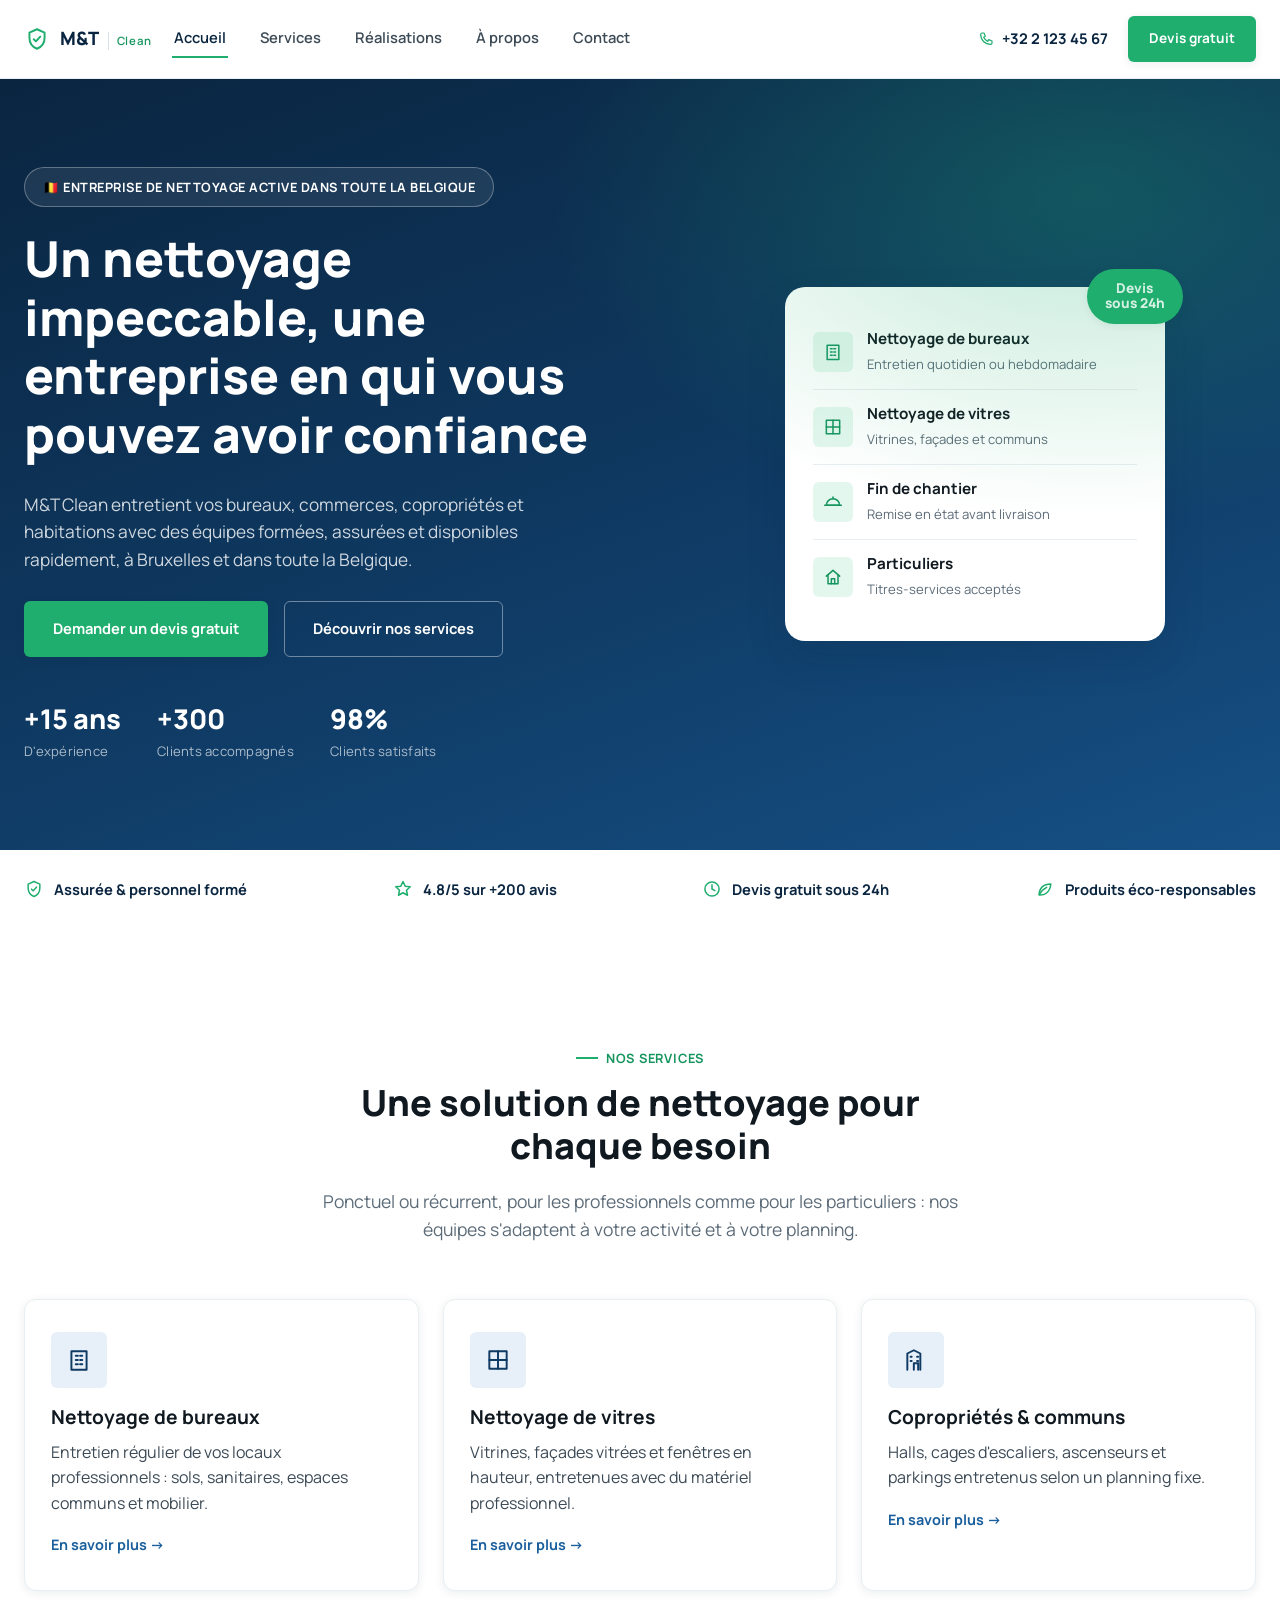
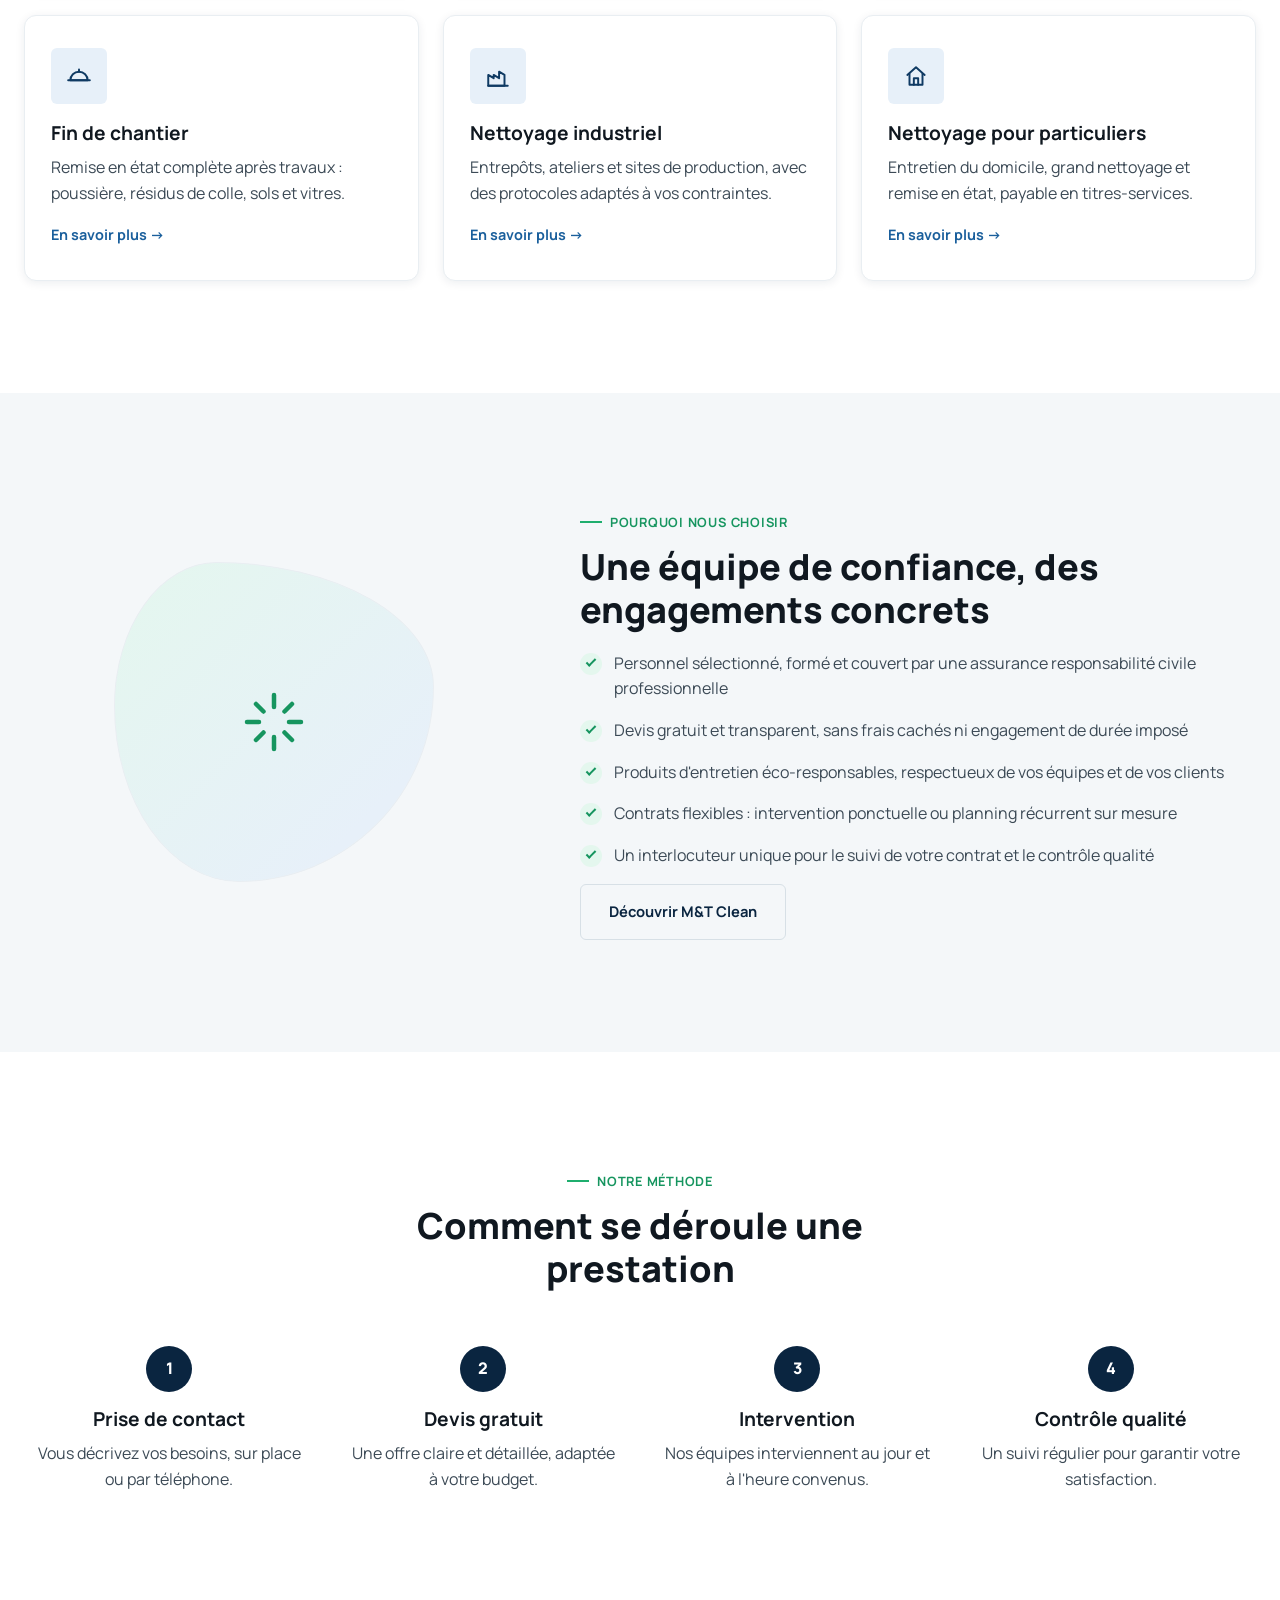
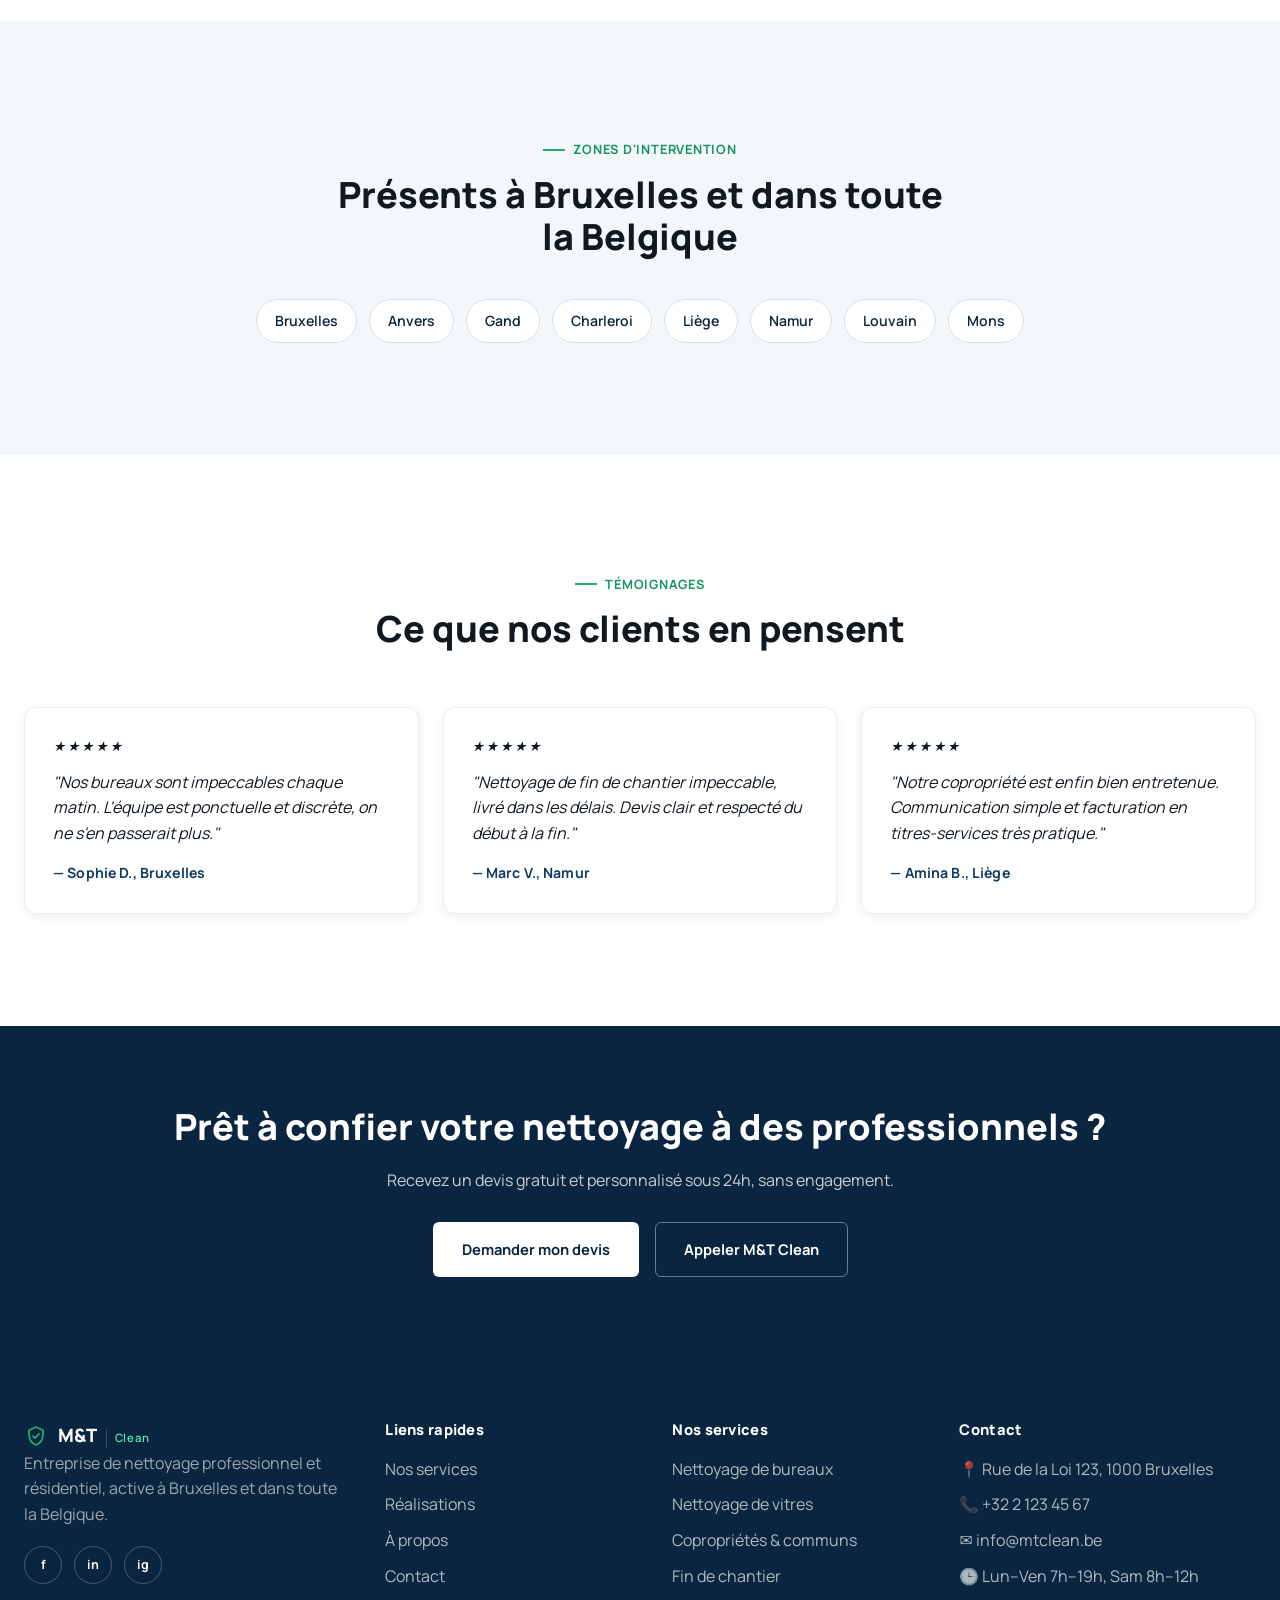
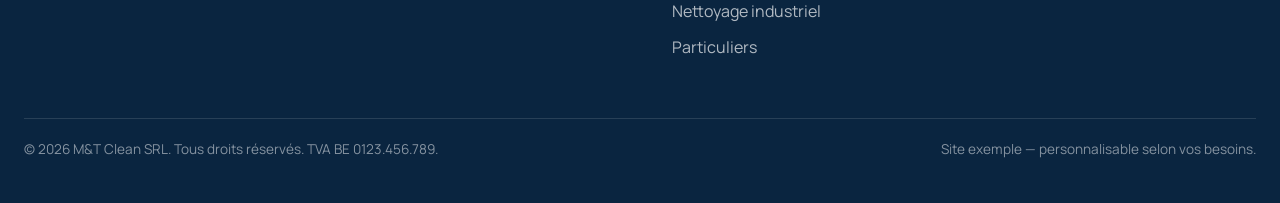
==== commit 5e9094bd: "Remplace le site vitrine par M&T Clean, entreprise de nettoyage en Belgique Refonte complète du cont" ====
--- a/index.html
+++ b/index.html
@@ -3,361 +3,310 @@
 <head>
   <meta charset="UTF-8">
   <meta name="viewport" content="width=device-width, initial-scale=1.0">
-  <title>Solari Vitre | Teintage de vitres résidentielles</title>
-  <meta name="description" content="Solari Vitre installe des teints solaires, effet miroir, anti-effraction et sablés pour les fenêtres de votre maison. Devis gratuit sous 48h.">
-  <link rel="icon" href="data:image/svg+xml,<svg xmlns='http://www.w3.org/2000/svg' viewBox='0 0 100 100'><text y='.9em' font-size='90'>🪟</text></svg>">
+  <title>M&amp;T Clean | Entreprise de nettoyage professionnel en Belgique</title>
+  <meta name="description" content="M&amp;T Clean, entreprise de nettoyage à Bruxelles et dans toute la Belgique : bureaux, vitres, copropriétés, fin de chantier, industriel et particuliers. Devis gratuit sous 24h.">
+  <link rel="icon" href="data:image/svg+xml,<svg xmlns='http://www.w3.org/2000/svg' viewBox='0 0 100 100'><text y='.9em' font-size='90'>🧼</text></svg>">
   <link rel="preconnect" href="https://fonts.googleapis.com">
   <link rel="preconnect" href="https://fonts.gstatic.com" crossorigin>
-  <link href="https://fonts.googleapis.com/css2?family=Jost:wght@400;500;600;700&family=Inter:wght@400;500;600&display=swap" rel="stylesheet">
+  <link href="https://fonts.googleapis.com/css2?family=Manrope:wght@400;500;600;700;800&display=swap" rel="stylesheet">
   <link rel="stylesheet" href="assets/css/style.css">
 </head>
 <body>
   <a href="#main" class="skip-link">Aller au contenu principal</a>
 
-  <header class="site-header">
-    <div class="container header-inner">
-      <a href="index.html" class="logo"><span class="logo-icon" aria-hidden="true"><svg viewBox="0 0 64 64" width="24" height="24" fill="none" stroke="currentColor" stroke-width="2.5"><path d="M8 16 L26 8 L26 56 L8 48 Z"/><rect x="33" y="13" width="6" height="38" fill="currentColor" stroke="none"/><rect x="44" y="9" width="6" height="46" fill="currentColor" stroke="none"/></svg></span><span class="logo-word">SOLARI<em>VITRE</em></span></a>
-      <nav class="main-nav" id="main-nav" aria-label="Navigation principale">
-        <ul>
-          <li><a href="index.html">Accueil</a></li>
-          <li><a href="services.html">Services</a></li>
-          <li><a href="galerie.html">Galerie</a></li>
-          <li><a href="a-propos.html">À propos</a></li>
-          <li><a href="contact.html">Contact</a></li>
-        </ul>
-      </nav>
-      <a href="contact.html" class="btn btn-primary nav-cta">Devis gratuit</a>
-      <button class="nav-toggle" id="nav-toggle" aria-label="Ouvrir le menu" aria-expanded="false" aria-controls="main-nav">
-        <span></span><span></span><span></span>
-      </button>
+  <header class="navbar_component">
+    <div class="padding-global">
+      <div class="container-large">
+        <div class="navbar_container">
+          <a href="index.html" class="navbar_logo-link">
+            <span class="navbar_logo-icon" aria-hidden="true">
+              <svg viewBox="0 0 24 24" width="26" height="26" fill="none" stroke="currentColor" stroke-width="1.8" stroke-linecap="round" stroke-linejoin="round"><path d="M12 3l7 3.2v4.6c0 4.7-3 8.6-7 10.2-4-1.6-7-5.5-7-10.2V6.2z"/><path d="M9 12.2l2 2 4-4.4"/></svg>
+            </span>
+            <span class="navbar_logo-word">M&amp;T<em>Clean</em></span>
+          </a>
+          <nav class="navbar_menu" aria-label="Navigation principale">
+            <a href="index.html" class="navbar_link">Accueil</a>
+            <a href="services.html" class="navbar_link">Services</a>
+            <a href="realisations.html" class="navbar_link">Réalisations</a>
+            <a href="a-propos.html" class="navbar_link">À propos</a>
+            <a href="contact.html" class="navbar_link">Contact</a>
+          </nav>
+          <div class="navbar_button-wrapper">
+            <a href="tel:+3221234567" class="navbar_phone"><svg viewBox="0 0 24 24" width="16" height="16" fill="none" stroke="currentColor" stroke-width="1.8" stroke-linecap="round" stroke-linejoin="round"><path d="M6 3h3l2 5-2.5 1.5a12 12 0 006 6L16 13l5 2v3a2 2 0 01-2 2C10.5 20 4 13.5 4 5a2 2 0 012-2z"/></svg> +32 2 123 45 67</a>
+            <a href="contact.html" class="button is-primary is-small">Devis gratuit</a>
+            <button class="menu-button" id="menu-button" aria-label="Ouvrir le menu" aria-expanded="false" aria-controls="navbar-menu">
+              <span></span><span></span><span></span>
+            </button>
+          </div>
+        </div>
+      </div>
     </div>
   </header>
 
-  <main id="main">
-    <section class="hero-devanture">
-      <div class="hero-scene" aria-hidden="true">
-        <svg viewBox="0 0 1600 900" preserveAspectRatio="xMidYMid slice">
-          <defs>
-            <linearGradient id="skyGrad" x1="0" y1="0" x2="0" y2="1">
-              <stop offset="0%" stop-color="#080a10"/>
-              <stop offset="55%" stop-color="#141a24"/>
-              <stop offset="100%" stop-color="#2e2a22"/>
-            </linearGradient>
-            <linearGradient id="glassGlow" x1="0" y1="0" x2="0" y2="1">
-              <stop offset="0%" stop-color="#f2ddb0"/>
-              <stop offset="100%" stop-color="#c9a35e"/>
-            </linearGradient>
-            <radialGradient id="lampGlow" cx="50%" cy="50%" r="50%">
-              <stop offset="0%" stop-color="#f2ddb0" stop-opacity="0.9"/>
-              <stop offset="100%" stop-color="#f2ddb0" stop-opacity="0"/>
-            </radialGradient>
-          </defs>
-          <rect width="1600" height="900" fill="url(#skyGrad)"/>
-          <circle cx="200" cy="90" r="1.6" fill="#b7cbd4"/>
-          <circle cx="340" cy="60" r="1.2" fill="#b7cbd4"/>
-          <circle cx="1200" cy="80" r="1.4" fill="#b7cbd4"/>
-          <circle cx="1400" cy="140" r="1" fill="#b7cbd4"/>
-          <path d="M1480 70 a30 30 0 1 0 34 48 a24 24 0 0 1 -34 -48 Z" fill="#e7edee" opacity="0.85"/>
-          <path d="M0 900 L0 520 Q60 480 100 560 Q150 500 190 580 L190 900 Z" fill="#05070a"/>
-          <path d="M1600 900 L1600 500 Q1540 460 1500 550 Q1450 490 1410 570 L1410 900 Z" fill="#05070a"/>
-          <rect x="260" y="560" width="1080" height="300" fill="#0d1116"/>
-          <rect x="260" y="548" width="1080" height="14" fill="#05070a"/>
-          <rect x="340" y="600" width="920" height="220" fill="url(#glassGlow)" opacity="0.92"/>
-          <g stroke="#0d1116" stroke-width="6">
-            <line x1="470" y1="600" x2="470" y2="820"/>
-            <line x1="600" y1="600" x2="600" y2="820"/>
-            <line x1="730" y1="600" x2="730" y2="820"/>
-            <line x1="860" y1="600" x2="860" y2="820"/>
-            <line x1="990" y1="600" x2="990" y2="820"/>
-            <line x1="1120" y1="600" x2="1120" y2="820"/>
-          </g>
-          <circle cx="300" cy="700" r="30" fill="url(#lampGlow)"/>
-          <circle cx="1300" cy="700" r="30" fill="url(#lampGlow)"/>
-          <circle cx="300" cy="700" r="5" fill="#f2ddb0"/>
-          <circle cx="1300" cy="700" r="5" fill="#f2ddb0"/>
-          <rect x="0" y="860" width="1600" height="40" fill="#05070a"/>
-          <rect x="340" y="862" width="920" height="8" fill="#c9a35e" opacity="0.35"/>
-          <rect x="470" y="874" width="600" height="4" fill="#c9a35e" opacity="0.25"/>
-        </svg>
-      </div>
-      <div class="hero-scrim" aria-hidden="true"></div>
-      <div class="hero-devanture-content">
-        <p class="hero-pill">Spécialiste vitrage résidentiel</p>
-        <h1 class="hero-wordmark">SOLARI<span>Vitre</span></h1>
-        <p class="hero-tagline">La lumière, maîtrisée</p>
-        <a href="contact.html" class="btn btn-primary hero-cta">Demander un devis →</a>
-        <div class="hero-scroll" aria-hidden="true"><span>Scroll</span><i></i></div>
-      </div>
-    </section>
-
-    <section class="hero">
-      <div class="container hero-inner">
-        <div class="hero-text">
-          <p class="eyebrow">Teintage de vitres résidentielles</p>
-          <h1>Plus de confort, moins de chaleur, une maison mieux protégée</h1>
-          <p class="hero-lead">Solari Vitre installe des teints solaires, effet miroir, anti-effraction et sablés sur mesure pour sublimer et protéger les fenêtres de votre maison.</p>
-          <div class="hero-actions">
-            <a href="contact.html" class="btn btn-primary">Demander un devis gratuit</a>
-            <a href="services.html" class="btn btn-outline">Découvrir nos services</a>
-          </div>
-          <ul class="hero-stats">
-            <li><strong>+500</strong><span>Maisons équipées</span></li>
-            <li><strong>99%</strong><span>Blocage des UV</span></li>
-            <li><strong>10 ans</strong><span>Garantie film</span></li>
+  <main id="main" class="page-wrapper">
+    <section class="hero_component">
+      <div class="padding-global">
+        <div class="container-large">
+          <div class="hero_layout">
+            <div class="hero_content">
+              <p class="hero_pill">🇧🇪 Entreprise de nettoyage active dans toute la Belgique</p>
+              <h1 class="hero_heading">Un nettoyage impeccable, une entreprise en qui vous pouvez avoir confiance</h1>
+              <p class="hero_paragraph">M&amp;T Clean entretient vos bureaux, commerces, copropriétés et habitations avec des équipes formées, assurées et disponibles rapidement, à Bruxelles et dans toute la Belgique.</p>
+              <div class="hero_button-group">
+                <a href="contact.html" class="button is-primary">Demander un devis gratuit</a>
+                <a href="services.html" class="button is-outline-light">Découvrir nos services</a>
+              </div>
+              <ul class="hero_stats-wrapper">
+                <li class="hero_stat-item"><span class="hero_stat-number">+15 ans</span><span class="hero_stat-label">D'expérience</span></li>
+                <li class="hero_stat-item"><span class="hero_stat-number">+300</span><span class="hero_stat-label">Clients accompagnés</span></li>
+                <li class="hero_stat-item"><span class="hero_stat-number">98%</span><span class="hero_stat-label">Clients satisfaits</span></li>
+              </ul>
+            </div>
+            <div class="hero_visual" aria-hidden="true">
+              <div class="hero_card">
+                <span class="hero_card-badge">Devis<br>sous 24h</span>
+                <div class="hero_card-row">
+                  <span class="hero_card-icon"><svg viewBox="0 0 24 24" width="20" height="20" fill="none" stroke="currentColor" stroke-width="1.8" stroke-linecap="round" stroke-linejoin="round"><rect x="5" y="4" width="14" height="17"/><path d="M9 8h2M13 8h2M9 12h2M13 12h2M9 16h2M13 16h2"/></svg></span>
+                  <span class="hero_card-text"><strong>Nettoyage de bureaux</strong><span>Entretien quotidien ou hebdomadaire</span></span>
+                </div>
+                <div class="hero_card-row">
+                  <span class="hero_card-icon"><svg viewBox="0 0 24 24" width="20" height="20" fill="none" stroke="currentColor" stroke-width="1.8" stroke-linecap="round" stroke-linejoin="round"><rect x="4" y="4" width="16" height="16"/><path d="M12 4v16M4 12h16"/></svg></span>
+                  <span class="hero_card-text"><strong>Nettoyage de vitres</strong><span>Vitrines, façades et communs</span></span>
+                </div>
+                <div class="hero_card-row">
+                  <span class="hero_card-icon"><svg viewBox="0 0 24 24" width="20" height="20" fill="none" stroke="currentColor" stroke-width="1.8" stroke-linecap="round" stroke-linejoin="round"><path d="M4 16a8 8 0 0116 0z"/><path d="M2 16h20"/><path d="M12 8V6"/></svg></span>
+                  <span class="hero_card-text"><strong>Fin de chantier</strong><span>Remise en état avant livraison</span></span>
+                </div>
+                <div class="hero_card-row">
+                  <span class="hero_card-icon"><svg viewBox="0 0 24 24" width="20" height="20" fill="none" stroke="currentColor" stroke-width="1.8" stroke-linecap="round" stroke-linejoin="round"><path d="M4 11l8-7 8 7"/><path d="M6 10v10h12V10"/><path d="M10 20v-6h4v6"/></svg></span>
+                  <span class="hero_card-text"><strong>Particuliers</strong><span>Titres-services acceptés</span></span>
+                </div>
+              </div>
+            </div>
+          </div>
+        </div>
+      </div>
+    </section>
+
+    <section class="trust-bar_wrapper-section">
+      <div class="padding-global">
+        <div class="container-large">
+          <div class="trust-bar_wrapper">
+            <div class="trust-bar_item"><svg viewBox="0 0 24 24" width="20" height="20" fill="none" stroke="currentColor" stroke-width="1.8" stroke-linecap="round" stroke-linejoin="round"><path d="M12 3l7 3.2v4.6c0 4.7-3 8.6-7 10.2-4-1.6-7-5.5-7-10.2V6.2z"/><path d="M9 12.2l2 2 4-4.4"/></svg> <span>Assurée &amp; personnel formé</span></div>
+            <div class="trust-bar_item"><svg viewBox="0 0 24 24" width="20" height="20" fill="none" stroke="currentColor" stroke-width="1.8" stroke-linecap="round" stroke-linejoin="round"><path d="M12 3l2.6 5.6 6.1.7-4.5 4.2 1.2 6-5.4-3-5.4 3 1.2-6L3.3 9.3l6.1-.7z"/></svg> <span>4.8/5 sur +200 avis</span></div>
+            <div class="trust-bar_item"><svg viewBox="0 0 24 24" width="20" height="20" fill="none" stroke="currentColor" stroke-width="1.8" stroke-linecap="round" stroke-linejoin="round"><circle cx="12" cy="12" r="8.5"/><path d="M12 7v5l3.5 2"/></svg> <span>Devis gratuit sous 24h</span></div>
+            <div class="trust-bar_item"><svg viewBox="0 0 24 24" width="20" height="20" fill="none" stroke="currentColor" stroke-width="1.8" stroke-linecap="round" stroke-linejoin="round"><path d="M5 19c8 1 13-4 14-13-9 0-14 5-14 13z"/><path d="M5 19c2-4 5-7 9-9"/></svg> <span>Produits éco-responsables</span></div>
+          </div>
+        </div>
+      </div>
+    </section>
+
+    <section class="padding-section-large" id="services">
+      <div class="padding-global">
+        <div class="container-large">
+          <div class="section_head is-center margin-bottom-xlarge align-center">
+            <p class="eyebrow">Nos services</p>
+            <h2>Une solution de nettoyage pour chaque besoin</h2>
+            <p class="text-size-medium text-color-grey">Ponctuel ou récurrent, pour les professionnels comme pour les particuliers : nos équipes s'adaptent à votre activité et à votre planning.</p>
+          </div>
+          <div class="grid-layout is-3-col">
+            <article class="card">
+              <div class="card_icon-wrapper"><svg viewBox="0 0 24 24" width="26" height="26" fill="none" stroke="currentColor" stroke-width="1.8" stroke-linecap="round" stroke-linejoin="round"><rect x="5" y="4" width="14" height="17"/><path d="M9 8h2M13 8h2M9 12h2M13 12h2M9 16h2M13 16h2"/></svg></div>
+              <h3>Nettoyage de bureaux</h3>
+              <p>Entretien régulier de vos locaux professionnels : sols, sanitaires, espaces communs et mobilier.</p>
+              <a href="services.html#bureaux" class="card_link">En savoir plus →</a>
+            </article>
+            <article class="card">
+              <div class="card_icon-wrapper"><svg viewBox="0 0 24 24" width="26" height="26" fill="none" stroke="currentColor" stroke-width="1.8" stroke-linecap="round" stroke-linejoin="round"><rect x="4" y="4" width="16" height="16"/><path d="M12 4v16M4 12h16"/></svg></div>
+              <h3>Nettoyage de vitres</h3>
+              <p>Vitrines, façades vitrées et fenêtres en hauteur, entretenues avec du matériel professionnel.</p>
+              <a href="services.html#vitres" class="card_link">En savoir plus →</a>
+            </article>
+            <article class="card">
+              <div class="card_icon-wrapper"><svg viewBox="0 0 24 24" width="26" height="26" fill="none" stroke="currentColor" stroke-width="1.8" stroke-linecap="round" stroke-linejoin="round"><path d="M4 21V6l6-3 6 3v15"/><path d="M10 21v-6h4v6"/><path d="M7 9h1M7 13h1M13 9h1M13 13h1"/></svg></div>
+              <h3>Copropriétés &amp; communs</h3>
+              <p>Halls, cages d'escaliers, ascenseurs et parkings entretenus selon un planning fixe.</p>
+              <a href="services.html#coproprietes" class="card_link">En savoir plus →</a>
+            </article>
+            <article class="card">
+              <div class="card_icon-wrapper"><svg viewBox="0 0 24 24" width="26" height="26" fill="none" stroke="currentColor" stroke-width="1.8" stroke-linecap="round" stroke-linejoin="round"><path d="M4 16a8 8 0 0116 0z"/><path d="M2 16h20"/><path d="M12 8V6"/></svg></div>
+              <h3>Fin de chantier</h3>
+              <p>Remise en état complète après travaux : poussière, résidus de colle, sols et vitres.</p>
+              <a href="services.html#chantier" class="card_link">En savoir plus →</a>
+            </article>
+            <article class="card">
+              <div class="card_icon-wrapper"><svg viewBox="0 0 24 24" width="26" height="26" fill="none" stroke="currentColor" stroke-width="1.8" stroke-linecap="round" stroke-linejoin="round"><path d="M3 21V11l5 3v-3l5 3V8l5 3v10z"/><path d="M3 21h18"/></svg></div>
+              <h3>Nettoyage industriel</h3>
+              <p>Entrepôts, ateliers et sites de production, avec des protocoles adaptés à vos contraintes.</p>
+              <a href="services.html#industriel" class="card_link">En savoir plus →</a>
+            </article>
+            <article class="card">
+              <div class="card_icon-wrapper"><svg viewBox="0 0 24 24" width="26" height="26" fill="none" stroke="currentColor" stroke-width="1.8" stroke-linecap="round" stroke-linejoin="round"><path d="M4 11l8-7 8 7"/><path d="M6 10v10h12V10"/><path d="M10 20v-6h4v6"/></svg></div>
+              <h3>Nettoyage pour particuliers</h3>
+              <p>Entretien du domicile, grand nettoyage et remise en état, payable en titres-services.</p>
+              <a href="services.html#particuliers" class="card_link">En savoir plus →</a>
+            </article>
+          </div>
+        </div>
+      </div>
+    </section>
+
+    <section class="padding-section-large section_alternate">
+      <div class="padding-global">
+        <div class="container-large">
+          <div class="benefits_layout">
+            <div class="benefits_visual" aria-hidden="true">
+              <div class="benefits_graphic">
+                <svg viewBox="0 0 24 24" width="72" height="72" fill="none" stroke="currentColor" stroke-width="1.5" stroke-linecap="round" stroke-linejoin="round"><path d="M12 3v4M12 17v4M3 12h4M17 12h4M6 6l2.5 2.5M15.5 15.5L18 18M6 18l2.5-2.5M15.5 8.5L18 6"/></svg>
+              </div>
+            </div>
+            <div class="benefits_text">
+              <p class="eyebrow">Pourquoi nous choisir</p>
+              <h2>Une équipe de confiance, des engagements concrets</h2>
+              <ul class="check-list">
+                <li>Personnel sélectionné, formé et couvert par une assurance responsabilité civile professionnelle</li>
+                <li>Devis gratuit et transparent, sans frais cachés ni engagement de durée imposé</li>
+                <li>Produits d'entretien éco-responsables, respectueux de vos équipes et de vos clients</li>
+                <li>Contrats flexibles : intervention ponctuelle ou planning récurrent sur mesure</li>
+                <li>Un interlocuteur unique pour le suivi de votre contrat et le contrôle qualité</li>
+              </ul>
+              <a href="a-propos.html" class="button is-secondary">Découvrir M&amp;T Clean</a>
+            </div>
+          </div>
+        </div>
+      </div>
+    </section>
+
+    <section class="padding-section-large">
+      <div class="padding-global">
+        <div class="container-large">
+          <div class="section_head is-center margin-bottom-xlarge align-center">
+            <p class="eyebrow">Notre méthode</p>
+            <h2>Comment se déroule une prestation</h2>
+          </div>
+          <div class="grid-layout is-4-col">
+            <div class="step"><span class="step_number">1</span><h3>Prise de contact</h3><p>Vous décrivez vos besoins, sur place ou par téléphone.</p></div>
+            <div class="step"><span class="step_number">2</span><h3>Devis gratuit</h3><p>Une offre claire et détaillée, adaptée à votre budget.</p></div>
+            <div class="step"><span class="step_number">3</span><h3>Intervention</h3><p>Nos équipes interviennent au jour et à l'heure convenus.</p></div>
+            <div class="step"><span class="step_number">4</span><h3>Contrôle qualité</h3><p>Un suivi régulier pour garantir votre satisfaction.</p></div>
+          </div>
+        </div>
+      </div>
+    </section>
+
+    <section class="padding-section-large section_alternate">
+      <div class="padding-global">
+        <div class="container-large">
+          <div class="section_head is-center margin-bottom-large align-center">
+            <p class="eyebrow">Zones d'intervention</p>
+            <h2>Présents à Bruxelles et dans toute la Belgique</h2>
+          </div>
+          <ul class="coverage_list align-center" style="justify-content:center;">
+            <li class="coverage_tag">Bruxelles</li>
+            <li class="coverage_tag">Anvers</li>
+            <li class="coverage_tag">Gand</li>
+            <li class="coverage_tag">Charleroi</li>
+            <li class="coverage_tag">Liège</li>
+            <li class="coverage_tag">Namur</li>
+            <li class="coverage_tag">Louvain</li>
+            <li class="coverage_tag">Mons</li>
           </ul>
         </div>
-        <div class="hero-visual" aria-hidden="true">
-          <div class="window-frame">
-            <div class="window-pane"></div>
-            <div class="window-pane pane-tinted"></div>
-          </div>
-        </div>
-      </div>
-    </section>
-
-    <section class="trust-bar">
-      <div class="container trust-grid">
-        <div class="trust-item">🛡️ <span>Installateurs certifiés</span></div>
-        <div class="trust-item">⭐ <span>4.9/5 sur +300 avis</span></div>
-        <div class="trust-item">🏠 <span>Devis gratuit sous 48h</span></div>
-        <div class="trust-item">✅ <span>Garantie satisfait ou refait</span></div>
-      </div>
-    </section>
-
-    <section class="section services-overview" id="services">
-      <div class="container">
-        <div class="section-head center">
-          <p class="eyebrow">Nos solutions</p>
-          <h2>Un film adapté à chaque besoin</h2>
-          <p class="section-lead">Que vous cherchiez à réduire la chaleur, protéger votre intimité ou sécuriser vos ouvertures, nous avons la solution.</p>
-        </div>
-        <div class="card-grid">
-          <article class="card">
-            <div class="card-icon"><svg viewBox="0 0 100 100" width="34" height="34" aria-hidden="true">
-              <defs><linearGradient id="solGlassHome" x1="0" y1="0" x2="1" y2="1"><stop offset="0%" stop-color="#f2ddb0"/><stop offset="100%" stop-color="#c9a35e"/></linearGradient></defs>
-              <circle cx="78" cy="22" r="10" fill="none" stroke="#e8c98a" stroke-width="2.5"/>
-              <g stroke="#e8c98a" stroke-width="2.5" stroke-linecap="round">
-                <line x1="78" y1="4" x2="78" y2="9"/><line x1="78" y1="35" x2="78" y2="40"/>
-                <line x1="60" y1="22" x2="65" y2="22"/><line x1="91" y1="22" x2="96" y2="22"/>
-                <line x1="67" y1="11" x2="70" y2="14"/><line x1="86" y1="30" x2="89" y2="33"/>
-                <line x1="67" y1="33" x2="70" y2="30"/><line x1="86" y1="14" x2="89" y2="11"/>
-              </g>
-              <rect x="14" y="30" width="60" height="60" rx="4" fill="url(#solGlassHome)" stroke="#8a6f3f" stroke-width="2"/>
-              <line x1="18" y1="82" x2="70" y2="34" stroke="rgba(255,255,255,0.4)" stroke-width="4"/>
-            </svg></div>
-            <h3>Teint Solaire</h3>
-            <p>Réduit la chaleur et bloque jusqu'à 99% des rayons UV tout en préservant la luminosité.</p>
-            <a href="services.html#solaire" class="card-link">En savoir plus →</a>
-          </article>
-          <article class="card">
-            <div class="card-icon"><svg viewBox="0 0 100 100" width="34" height="34" aria-hidden="true">
-              <defs><linearGradient id="mirGlassHome" x1="0" y1="0" x2="1" y2="1"><stop offset="0%" stop-color="#e4e7ea"/><stop offset="50%" stop-color="#aab0b7"/><stop offset="100%" stop-color="#6b7178"/></linearGradient></defs>
-              <rect x="14" y="14" width="72" height="72" rx="4" fill="url(#mirGlassHome)" stroke="#6b7178" stroke-width="2"/>
-              <line x1="20" y1="70" x2="70" y2="20" stroke="rgba(255,255,255,0.55)" stroke-width="5"/>
-              <line x1="34" y1="82" x2="82" y2="34" stroke="rgba(255,255,255,0.25)" stroke-width="3"/>
-            </svg></div>
-            <h3>Teint Effet Miroir</h3>
-            <p>Intimité totale en journée : vous voyez dehors, personne ne vous voit depuis l'extérieur.</p>
-            <a href="services.html#miroir" class="card-link">En savoir plus →</a>
-          </article>
-          <article class="card">
-            <div class="card-icon"><svg viewBox="0 0 100 100" width="34" height="34" aria-hidden="true">
-              <defs><linearGradient id="secGlassHome" x1="0" y1="0" x2="1" y2="1"><stop offset="0%" stop-color="#3a4148"/><stop offset="100%" stop-color="#181c20"/></linearGradient></defs>
-              <rect x="12" y="12" width="76" height="76" rx="4" fill="url(#secGlassHome)" stroke="#8a949c" stroke-width="3"/>
-              <g stroke="#cbd0d6" stroke-width="1.4" stroke-linecap="round" opacity="0.85">
-                <line x1="50" y1="50" x2="30" y2="22"/><line x1="50" y1="50" x2="72" y2="26"/>
-                <line x1="50" y1="50" x2="78" y2="58"/><line x1="50" y1="50" x2="60" y2="82"/>
-                <line x1="50" y1="50" x2="26" y2="74"/><line x1="50" y1="50" x2="20" y2="46"/>
-                <line x1="38" y1="34" x2="46" y2="42"/><line x1="62" y1="38" x2="55" y2="45"/>
-                <line x1="60" y1="66" x2="54" y2="58"/><line x1="36" y1="62" x2="44" y2="56"/>
-              </g>
-              <circle cx="50" cy="50" r="4" fill="#cbd0d6"/>
-            </svg></div>
-            <h3>Teint Anti-Effraction</h3>
-            <p>Renforce vos vitrages contre le bris et les tentatives d'effraction.</p>
-            <a href="services.html#anti-effraction" class="card-link">En savoir plus →</a>
-          </article>
-          <article class="card">
-            <div class="card-icon"><svg viewBox="0 0 100 100" width="34" height="34" aria-hidden="true">
-              <defs><pattern id="sableDotsHome" width="8" height="8" patternUnits="userSpaceOnUse"><circle cx="2" cy="2" r="1" fill="#8b9096"/><circle cx="6" cy="6" r="1" fill="#8b9096"/></pattern></defs>
-              <rect x="14" y="14" width="72" height="72" rx="4" fill="#c8cdd2"/>
-              <rect x="14" y="14" width="72" height="72" rx="4" fill="url(#sableDotsHome)" opacity="0.55"/>
-              <rect x="14" y="14" width="72" height="72" rx="4" fill="none" stroke="#6b7178" stroke-width="2"/>
-            </svg></div>
-            <h3>Teint Sablé</h3>
-            <p>Effet dépoli/givré sur mesure pour sublimer vérandas, portes et salles de bain.</p>
-            <a href="services.html#sable" class="card-link">En savoir plus →</a>
-          </article>
-        </div>
-      </div>
-    </section>
-
-    <section class="section info-mirror" id="miroir-info">
-      <div class="container info-mirror-grid">
-        <div class="info-mirror-text">
-          <p class="eyebrow">Bon à savoir</p>
-          <h2>Le teint effet miroir n'agit que le jour</h2>
-          <p class="section-lead">Le principe physique est simple : l'effet miroir fonctionne dans le sens du côté le plus lumineux vers le côté le plus sombre. Le jour, l'extérieur est plus lumineux que l'intérieur — l'effet miroir est actif et personne ne peut voir à l'intérieur. Le soir, dès que vos lumières sont allumées et qu'il fait sombre dehors, l'équilibre s'inverse : le teint devient transparent depuis l'extérieur.</p>
-          <p>Pensez simplement à fermer rideaux ou volets une fois la nuit tombée pour conserver votre intimité.</p>
-        </div>
-        <div class="info-mirror-visual" aria-hidden="true">
-          <div class="mirror-panel">
-            <div class="mirror-panel-badge">☀️ Le jour</div>
-            <svg class="mirror-illustration" viewBox="0 0 120 130" width="104" height="112">
-              <g stroke="#cbd0d6" stroke-width="1.6" stroke-linecap="round">
-                <circle cx="18" cy="18" r="7" fill="none"/>
-                <line x1="18" y1="3" x2="18" y2="7"/>
-                <line x1="18" y1="29" x2="18" y2="33"/>
-                <line x1="3" y1="18" x2="7" y2="18"/>
-                <line x1="29" y1="18" x2="33" y2="18"/>
-                <line x1="8" y1="8" x2="11" y2="11"/>
-                <line x1="25" y1="25" x2="28" y2="28"/>
-                <line x1="8" y1="28" x2="11" y2="25"/>
-                <line x1="25" y1="11" x2="28" y2="8"/>
-              </g>
-              <path d="M10 70 L60 32 L110 70 Z" fill="none" stroke="#262b30" stroke-width="2"/>
-              <rect x="22" y="70" width="76" height="52" fill="none" stroke="#262b30" stroke-width="2"/>
-              <rect x="42" y="86" width="36" height="36" fill="url(#dayGlassGrad)" stroke="#6b7178" stroke-width="1.5"/>
-              <line x1="46" y1="118" x2="74" y2="90" stroke="rgba(255,255,255,0.35)" stroke-width="3"/>
-              <defs>
-                <linearGradient id="dayGlassGrad" x1="0" y1="0" x2="1" y2="1">
-                  <stop offset="0%" stop-color="#cbd0d6"/>
-                  <stop offset="100%" stop-color="#6b7178"/>
-                </linearGradient>
-              </defs>
-            </svg>
-            <p class="mirror-panel-caption">Extérieur lumineux → personne ne vous voit</p>
-          </div>
-          <div class="mirror-panel dark">
-            <div class="mirror-panel-badge">🌙 Le soir</div>
-            <svg class="mirror-illustration" viewBox="0 0 120 130" width="104" height="112">
-              <path d="M8 12 a8 8 0 1 0 9 13 a6.5 6.5 0 0 1 -9 -13 Z" fill="#b7cbd4"/>
-              <circle cx="29" cy="9" r="1.4" fill="#b7cbd4"/>
-              <circle cx="35" cy="17" r="1" fill="#b7cbd4"/>
-              <path d="M10 70 L60 32 L110 70 Z" fill="none" stroke="#2b323a" stroke-width="2"/>
-              <rect x="22" y="70" width="76" height="52" fill="none" stroke="#2b323a" stroke-width="2"/>
-              <rect x="42" y="86" width="36" height="36" fill="url(#nightGlassGrad)" stroke="#c9a35e" stroke-width="1.5"/>
-              <circle cx="60" cy="98" r="5" fill="#0d1114"/>
-              <path d="M52 118 Q60 104 68 118 Z" fill="#0d1114"/>
-              <defs>
-                <radialGradient id="nightGlassGrad" cx="50%" cy="35%" r="75%">
-                  <stop offset="0%" stop-color="#f0d9a8"/>
-                  <stop offset="100%" stop-color="#c9a35e"/>
-                </radialGradient>
-              </defs>
-            </svg>
-            <p class="mirror-panel-caption">Intérieur éclairé → vous êtes visible dehors</p>
-          </div>
-        </div>
-      </div>
-    </section>
-
-    <section class="section benefits alt">
-      <div class="container benefits-grid">
-        <div class="benefits-visual" aria-hidden="true">
-          <div class="benefits-blob"></div>
-        </div>
-        <div class="benefits-text">
-          <p class="eyebrow">Pourquoi nous choisir</p>
-          <h2>Des avantages concrets pour votre maison</h2>
-          <ul class="check-list">
-            <li>Économies d'énergie grâce à une meilleure isolation thermique</li>
-            <li>Protection UV 99% pour votre mobilier, sols et rideaux</li>
-            <li>Réduction de l'éblouissement sur les écrans</li>
-            <li>Renfort de sécurité en cas de bris de vitre</li>
-            <li>Installation propre, rapide et garantie</li>
-          </ul>
-        </div>
-      </div>
-    </section>
-
-    <section class="section process">
-      <div class="container">
-        <div class="section-head center">
-          <p class="eyebrow">Notre méthode</p>
-          <h2>Comment ça se passe</h2>
-        </div>
-        <div class="steps-grid">
-          <div class="step"><span class="step-number">1</span><h3>Devis gratuit</h3><p>Prise de contact et évaluation de vos besoins, sur place ou à distance.</p></div>
-          <div class="step"><span class="step-number">2</span><h3>Choix du film</h3><p>Sélection du film adapté à vos objectifs et à votre budget.</p></div>
-          <div class="step"><span class="step-number">3</span><h3>Installation</h3><p>Pose soignée par nos techniciens certifiés, sans dégât.</p></div>
-          <div class="step"><span class="step-number">4</span><h3>Satisfaction garantie</h3><p>Contrôle qualité final et garantie sur le film et la pose.</p></div>
-        </div>
-      </div>
-    </section>
-
-    <section class="section testimonials alt">
-      <div class="container">
-        <div class="section-head center">
-          <p class="eyebrow">Témoignages</p>
-          <h2>Ce que nos clients en pensent</h2>
-        </div>
-        <div class="card-grid testimonial-grid">
-          <blockquote class="testimonial">
-            <p>"Depuis la pose du film anti-chaleur, notre salon est bien plus agréable en été. Installation rapide et soignée."</p>
-            <footer>— Claire M., Lyon</footer>
-          </blockquote>
-          <blockquote class="testimonial">
-            <p>"Le film de confidentialité pour notre salle de bain est parfait, on garde la lumière sans être vus."</p>
-            <footer>— Julien T., Villeurbanne</footer>
-          </blockquote>
-          <blockquote class="testimonial">
-            <p>"Équipe professionnelle, devis clair et respecté. Je recommande sans hésiter."</p>
-            <footer>— Amandine R., Caluire</footer>
-          </blockquote>
-        </div>
-      </div>
-    </section>
-
-    <section class="cta-banner">
-      <div class="container cta-inner">
-        <h2>Prêt à transformer vos fenêtres ?</h2>
-        <p>Recevez un devis gratuit et personnalisé sous 48h, sans engagement.</p>
-        <a href="contact.html" class="btn btn-light">Demander mon devis</a>
+      </div>
+    </section>
+
+    <section class="padding-section-large">
+      <div class="padding-global">
+        <div class="container-large">
+          <div class="section_head is-center margin-bottom-xlarge align-center">
+            <p class="eyebrow">Témoignages</p>
+            <h2>Ce que nos clients en pensent</h2>
+          </div>
+          <div class="grid-layout is-3-col">
+            <blockquote class="testimonial">
+              <p class="testimonial_stars">★★★★★</p>
+              <p>"Nos bureaux sont impeccables chaque matin. L'équipe est ponctuelle et discrète, on ne s'en passerait plus."</p>
+              <footer>— Sophie D., Bruxelles</footer>
+            </blockquote>
+            <blockquote class="testimonial">
+              <p class="testimonial_stars">★★★★★</p>
+              <p>"Nettoyage de fin de chantier impeccable, livré dans les délais. Devis clair et respecté du début à la fin."</p>
+              <footer>— Marc V., Namur</footer>
+            </blockquote>
+            <blockquote class="testimonial">
+              <p class="testimonial_stars">★★★★★</p>
+              <p>"Notre copropriété est enfin bien entretenue. Communication simple et facturation en titres-services très pratique."</p>
+              <footer>— Amina B., Liège</footer>
+            </blockquote>
+          </div>
+        </div>
+      </div>
+    </section>
+
+    <section class="padding-section-medium section_dark">
+      <div class="padding-global">
+        <div class="container-medium">
+          <div class="cta_wrapper">
+            <h2>Prêt à confier votre nettoyage à des professionnels ?</h2>
+            <p>Recevez un devis gratuit et personnalisé sous 24h, sans engagement.</p>
+            <div class="cta_button-group">
+              <a href="contact.html" class="button is-alternate">Demander mon devis</a>
+              <a href="tel:+3221234567" class="button is-outline-light">Appeler M&amp;T Clean</a>
+            </div>
+          </div>
+        </div>
       </div>
     </section>
   </main>
 
-  <footer class="site-footer">
-    <div class="container footer-grid">
-      <div class="footer-col">
-        <a href="index.html" class="logo">Solari Vitre</a>
-        <p>Spécialiste du teintage de vitres résidentielles. Confort, protection et esthétique pour votre maison.</p>
-        <div class="socials" aria-hidden="true">
-          <a href="#">f</a><a href="#">in</a><a href="#">ig</a>
-        </div>
-      </div>
-      <div class="footer-col">
-        <h4>Liens rapides</h4>
-        <ul>
-          <li><a href="services.html">Nos services</a></li>
-          <li><a href="galerie.html">Galerie</a></li>
-          <li><a href="a-propos.html">À propos</a></li>
-          <li><a href="contact.html">Contact</a></li>
-        </ul>
-      </div>
-      <div class="footer-col">
-        <h4>Nos services</h4>
-        <ul>
-          <li>Teint Solaire</li>
-          <li>Teint Effet Miroir</li>
-          <li>Teint Anti-Effraction</li>
-          <li>Teint Sablé</li>
-        </ul>
-      </div>
-      <div class="footer-col">
-        <h4>Contact</h4>
-        <ul>
-          <li>📍 12 rue des Vitriers, 69000 Lyon</li>
-          <li>📞 <a href="tel:+33123456789">01 23 45 67 89</a></li>
-          <li>✉️ <a href="mailto:contact@solarivitre.fr">contact@solarivitre.fr</a></li>
-          <li>🕒 Lun–Ven 8h–18h, Sam 9h–13h</li>
-        </ul>
-      </div>
-    </div>
-    <div class="footer-bottom">
-      <div class="container">
-        <p>&copy; 2026 Solari Vitre. Tous droits réservés. <span class="footer-note">Site exemple — personnalisable selon vos besoins.</span></p>
+  <footer class="footer_component">
+    <div class="padding-global">
+      <div class="container-large">
+        <div class="footer_top-wrapper">
+          <div class="footer_column">
+            <a href="index.html" class="navbar_logo-link">
+              <span class="navbar_logo-icon" aria-hidden="true"><svg viewBox="0 0 24 24" width="24" height="24" fill="none" stroke="currentColor" stroke-width="1.8" stroke-linecap="round" stroke-linejoin="round"><path d="M12 3l7 3.2v4.6c0 4.7-3 8.6-7 10.2-4-1.6-7-5.5-7-10.2V6.2z"/><path d="M9 12.2l2 2 4-4.4"/></svg></span>
+              <span class="navbar_logo-word">M&amp;T<em>Clean</em></span>
+            </a>
+            <p class="margin-bottom-small">Entreprise de nettoyage professionnel et résidentiel, active à Bruxelles et dans toute la Belgique.</p>
+            <div class="footer_socials" aria-hidden="true">
+              <a href="#">f</a><a href="#">in</a><a href="#">ig</a>
+            </div>
+          </div>
+          <div class="footer_column">
+            <h4>Liens rapides</h4>
+            <ul>
+              <li><a href="services.html">Nos services</a></li>
+              <li><a href="realisations.html">Réalisations</a></li>
+              <li><a href="a-propos.html">À propos</a></li>
+              <li><a href="contact.html">Contact</a></li>
+            </ul>
+          </div>
+          <div class="footer_column">
+            <h4>Nos services</h4>
+            <ul>
+              <li>Nettoyage de bureaux</li>
+              <li>Nettoyage de vitres</li>
+              <li>Copropriétés &amp; communs</li>
+              <li>Fin de chantier</li>
+              <li>Nettoyage industriel</li>
+              <li>Particuliers</li>
+            </ul>
+          </div>
+          <div class="footer_column">
+            <h4>Contact</h4>
+            <ul>
+              <li>📍 Rue de la Loi 123, 1000 Bruxelles</li>
+              <li>📞 <a href="tel:+3221234567">+32 2 123 45 67</a></li>
+              <li>✉️ <a href="mailto:info@mtclean.be">info@mtclean.be</a></li>
+              <li>🕒 Lun–Ven 7h–19h, Sam 8h–12h</li>
+            </ul>
+          </div>
+        </div>
+        <div class="footer_bottom-wrapper">
+          <p>&copy; 2026 M&amp;T Clean SRL. Tous droits réservés. TVA BE 0123.456.789.</p>
+          <p>Site exemple — personnalisable selon vos besoins.</p>
+        </div>
       </div>
     </div>
   </footer>
--- a/assets/css/style.css
+++ b/assets/css/style.css
@@ -1,224 +1,266 @@
 /* ==========================================================================
-   Solari Vitre — Teintage de vitres résidentielles
+   M&T Clean — Entreprise de nettoyage (Belgique)
+   Architecture de classes façon Client-First (Finsweet)
    ========================================================================== */
 
 :root {
-  --black: #0a0a0b;
-  --black-soft: #131315;
-  --surface: #18181b;
-  --surface-2: #202024;
-  --line: #262b30;
-  --white: #f5f4f2;
-  --grey: #9a9a95;
-  --grey-dim: #6b6b67;
-
-  /* metallic / accent variety */
-  --silver: #cbd0d6;
-  --silver-2: #9aa0a8;
-  --silver-deep: #6b7178;
-  --ice: #86a2b2;
-  --ice-soft: #b7cbd4;
-
-  --shadow-sm: 0 2px 10px rgba(0, 0, 0, 0.35);
-  --shadow-md: 0 20px 44px rgba(0, 0, 0, 0.55);
-  --radius: 3px;
-}
-
-* , *::before, *::after { box-sizing: border-box; }
+  /* Couleurs de marque */
+  --color--primary-900: #0a2540;
+  --color--primary-700: #0f3a63;
+  --color--primary-500: #1a5f9c;
+  --color--primary-100: #e7f0f9;
+
+  --color--accent-600: #16955f;
+  --color--accent-500: #1fae6e;
+  --color--accent-100: #e4f7ee;
+
+  --color--neutral-900: #101820;
+  --color--neutral-700: #3c4a56;
+  --color--neutral-600: #5c6b78;
+  --color--neutral-300: #d7e0e6;
+  --color--neutral-200: #e9eef2;
+  --color--neutral-100: #f4f7f9;
+  --color--white: #ffffff;
+
+  --shadow-sm: 0 2px 10px rgba(10, 37, 64, 0.08);
+  --shadow-md: 0 18px 40px rgba(10, 37, 64, 0.14);
+  --radius-sm: 6px;
+  --radius-md: 12px;
+  --radius-lg: 20px;
+}
+
+*, *::before, *::after { box-sizing: border-box; }
 
 html { scroll-behavior: smooth; }
 
 body {
   margin: 0;
-  font-family: 'Inter', system-ui, -apple-system, sans-serif;
-  color: var(--white);
-  background: var(--black);
+  font-family: 'Manrope', system-ui, -apple-system, sans-serif;
+  color: var(--color--neutral-700);
+  background: var(--color--white);
   line-height: 1.6;
   -webkit-font-smoothing: antialiased;
 }
 
 h1, h2, h3, h4 {
-  font-family: 'Jost', 'Inter', system-ui, sans-serif;
-  color: var(--white);
-  line-height: 1.2;
-  font-weight: 600;
-  margin: 0 0 0.6em;
-}
-
-h1 { font-size: clamp(2rem, 4vw, 3rem); }
-h2 { font-size: clamp(1.5rem, 3vw, 2.1rem); }
-h3 { font-size: 1.2rem; }
-
-p { margin: 0 0 1em; color: var(--grey); }
-
-a { color: var(--white); }
-a:hover { color: var(--silver); }
+  font-family: 'Manrope', system-ui, sans-serif;
+  color: var(--color--neutral-900);
+  line-height: 1.18;
+  font-weight: 800;
+  margin: 0 0 0.55em;
+}
+
+h1 { font-size: clamp(2.1rem, 4vw, 3.1rem); }
+h2 { font-size: clamp(1.6rem, 3vw, 2.25rem); }
+h3 { font-size: 1.2rem; font-weight: 700; }
+
+p { margin: 0 0 1em; }
+
+a { color: var(--color--primary-500); text-decoration: none; }
+a:hover { color: var(--color--primary-700); }
 
 ul { list-style: none; margin: 0; padding: 0; }
 
-img { max-width: 100%; display: block; }
+img, svg { max-width: 100%; display: block; }
 
 :focus-visible {
-  outline: 2px solid var(--silver);
+  outline: 2px solid var(--color--accent-500);
   outline-offset: 2px;
 }
 
-.container {
-  width: 100%;
-  max-width: 1160px;
-  margin: 0 auto;
-  padding: 0 24px;
-}
-
-.section { padding: 88px 0; }
-.section.alt { background: var(--black-soft); border-top: 1px solid var(--line); border-bottom: 1px solid var(--line); }
-
-.section-head { max-width: 640px; margin: 0 0 48px; }
-.section-head.center { margin-left: auto; margin-right: auto; text-align: center; }
-.section-lead { font-size: 1.05rem; }
+/* ==========================================================================
+   Layout utilities (Client-First)
+   ========================================================================== */
+.page-wrapper { overflow: hidden; }
+
+.padding-global { padding-left: 24px; padding-right: 24px; }
+
+.container-large { width: 100%; max-width: 1280px; margin: 0 auto; }
+.container-medium { width: 100%; max-width: 992px; margin: 0 auto; }
+.container-small { width: 100%; max-width: 700px; margin: 0 auto; }
+
+.padding-section-large { padding-top: 112px; padding-bottom: 112px; }
+.padding-section-medium { padding-top: 80px; padding-bottom: 80px; }
+.padding-section-small { padding-top: 48px; padding-bottom: 48px; }
+
+.section_alternate { background: var(--color--neutral-100); }
+.section_dark { background: var(--color--primary-900); color: rgba(255,255,255,0.78); }
+.section_dark h2, .section_dark h3 { color: var(--color--white); }
+
+/* Grid layout */
+.grid-layout { display: grid; gap: 24px; }
+.grid-layout.is-2-col { grid-template-columns: repeat(2, 1fr); }
+.grid-layout.is-3-col { grid-template-columns: repeat(3, 1fr); }
+.grid-layout.is-4-col { grid-template-columns: repeat(4, 1fr); }
+.grid-layout.gap-row-40 { row-gap: 40px; }
+
+/* Spacing */
+.margin-bottom-tiny { margin-bottom: 8px; }
+.margin-bottom-small { margin-bottom: 16px; }
+.margin-bottom-medium { margin-bottom: 24px; }
+.margin-bottom-large { margin-bottom: 40px; }
+.margin-bottom-xlarge { margin-bottom: 56px; }
+
+/* Text utilities */
+.text-align-center { text-align: center; }
+.text-size-tiny { font-size: 0.78rem; }
+.text-size-small { font-size: 0.88rem; }
+.text-size-regular { font-size: 1rem; }
+.text-size-medium { font-size: 1.1rem; }
+.text-size-large { font-size: 1.3rem; }
+.text-weight-medium { font-weight: 600; }
+.text-weight-bold { font-weight: 800; }
+.text-color-white { color: var(--color--white); }
+.text-color-alternate { color: rgba(255,255,255,0.72); }
+.text-color-grey { color: var(--color--neutral-600); }
+.text-color-accent { color: var(--color--accent-600); }
+.max-width-large { max-width: 640px; }
+.max-width-medium { max-width: 540px; }
+.max-width-full { max-width: none; }
+.align-center { margin-left: auto; margin-right: auto; }
+
+.hide { display: none !important; }
 
 .eyebrow {
+  display: inline-flex;
+  align-items: center;
+  gap: 8px;
+  font-size: 0.8rem;
+  font-weight: 700;
+  letter-spacing: 0.06em;
+  text-transform: uppercase;
+  color: var(--color--accent-600);
+  margin-bottom: 14px;
+}
+.eyebrow::before {
+  content: '';
+  width: 22px;
+  height: 2px;
+  background: var(--color--accent-500);
   display: inline-block;
-  font-family: 'Jost', sans-serif;
-  font-size: 0.78rem;
-  font-weight: 500;
-  letter-spacing: 0.14em;
-  text-transform: uppercase;
-  color: var(--ice);
-  margin-bottom: 10px;
-}
+}
+.section_dark .eyebrow { color: #5fe3ab; }
+.section_dark .eyebrow::before { background: #5fe3ab; }
+
+.section_head { max-width: 640px; }
+.section_head.is-center { margin-left: auto; margin-right: auto; text-align: center; }
 
 /* Skip link */
 .skip-link {
   position: absolute;
   left: -999px;
   top: 0;
-  background: var(--silver);
-  color: var(--black);
+  background: var(--color--accent-500);
+  color: var(--color--white);
   padding: 12px 20px;
   z-index: 1000;
   border-radius: 0 0 8px 0;
-}
-.skip-link:focus {
-  left: 0;
-}
-
-/* Buttons */
-.btn {
+  font-weight: 700;
+}
+.skip-link:focus { left: 0; }
+
+/* ==========================================================================
+   Buttons
+   ========================================================================== */
+.button {
   display: inline-flex;
   align-items: center;
   justify-content: center;
   gap: 8px;
-  padding: 15px 30px;
-  border-radius: var(--radius);
-  font-family: 'Jost', sans-serif;
-  font-weight: 500;
-  font-size: 0.82rem;
-  letter-spacing: 0.08em;
-  text-transform: uppercase;
-  border: 1px solid transparent;
+  padding: 15px 28px;
+  border-radius: var(--radius-sm);
+  font-weight: 700;
+  font-size: 0.92rem;
+  border: 1.5px solid transparent;
   cursor: pointer;
   transition: transform 0.15s ease, box-shadow 0.15s ease, background 0.15s ease, color 0.15s ease, border-color 0.15s ease;
   white-space: nowrap;
 }
-.btn:hover { transform: translateY(-2px); }
-
-.btn-primary {
-  background: linear-gradient(135deg, #eef0f2, var(--silver) 45%, var(--silver-deep));
-  color: var(--black);
-  box-shadow: var(--shadow-sm);
-}
-.btn-primary:hover { background: transparent; color: var(--silver); border-color: var(--silver-deep); box-shadow: none; }
-
-.btn-outline {
-  background: transparent;
-  border-color: var(--silver-deep);
-  color: var(--white);
-}
-.btn-outline:hover { background: var(--silver); color: var(--black); border-color: var(--silver); }
-
-.btn-light {
-  background: linear-gradient(135deg, #eef0f2, var(--silver) 45%, var(--silver-deep));
-  color: var(--black);
-}
-.btn-light:hover { background: transparent; color: var(--silver); border-color: var(--silver-deep); }
-
-.btn-full { width: 100%; }
-
-/* ==========================================================================
-   Header
-   ========================================================================== */
-.site-header {
+.button:hover { transform: translateY(-2px); }
+
+.button.is-primary { background: var(--color--accent-500); color: var(--color--white); box-shadow: var(--shadow-sm); }
+.button.is-primary:hover { background: var(--color--accent-600); color: var(--color--white); }
+
+.button.is-secondary { background: transparent; border-color: var(--color--neutral-300); color: var(--color--primary-900); }
+.button.is-secondary:hover { background: var(--color--primary-900); color: var(--color--white); border-color: var(--color--primary-900); }
+
+.button.is-alternate { background: var(--color--white); color: var(--color--primary-900); }
+.button.is-alternate:hover { background: var(--color--accent-500); color: var(--color--white); }
+
+.button.is-outline-light { background: transparent; border-color: rgba(255,255,255,0.4); color: var(--color--white); }
+.button.is-outline-light:hover { background: var(--color--white); color: var(--color--primary-900); border-color: var(--color--white); }
+
+.button.is-small { padding: 11px 20px; font-size: 0.85rem; }
+.button.is-full { width: 100%; }
+
+/* ==========================================================================
+   Navbar
+   ========================================================================== */
+.navbar_component {
   position: sticky;
   top: 0;
   z-index: 100;
-  background: rgba(10, 10, 11, 0.88);
+  background: rgba(255, 255, 255, 0.92);
   backdrop-filter: blur(10px);
-  border-bottom: 1px solid var(--line);
+  border-bottom: 1px solid var(--color--neutral-200);
   transition: box-shadow 0.2s ease;
 }
-.site-header.scrolled { box-shadow: var(--shadow-sm); }
-
-.header-inner {
+.navbar_component.is-scrolled { box-shadow: var(--shadow-sm); }
+
+.navbar_container {
   display: flex;
   align-items: center;
   justify-content: space-between;
   gap: 20px;
-  padding: 18px 24px;
-}
-
-.logo {
+  padding: 16px 0;
+}
+
+.navbar_logo-link {
   display: flex;
   align-items: center;
-  gap: 12px;
-  color: var(--white);
-}
-.logo:hover { color: var(--white); }
-.logo-icon { display: flex; color: var(--silver); flex-shrink: 0; }
-.logo-word {
+  gap: 10px;
+  color: var(--color--primary-900);
+}
+.navbar_logo-link:hover { color: var(--color--primary-900); }
+.navbar_logo-icon { display: flex; color: var(--color--accent-500); flex-shrink: 0; }
+.navbar_logo-word {
   display: flex;
   align-items: baseline;
-  font-family: 'Jost', sans-serif;
+  font-weight: 800;
+  font-size: 1.15rem;
+  letter-spacing: 0.01em;
+  color: var(--color--primary-900);
+}
+.navbar_logo-word em {
+  font-style: normal;
   font-weight: 600;
-  font-size: 1.05rem;
-  letter-spacing: 0.16em;
-  text-transform: uppercase;
-  color: var(--white);
-}
-.logo-word em {
-  font-style: normal;
-  font-weight: 400;
-  font-size: 0.6em;
-  letter-spacing: 0.18em;
-  color: var(--ice);
-  margin-left: 9px;
-  padding-left: 9px;
-  border-left: 1px solid var(--line);
-}
-
-.main-nav ul {
-  display: flex;
-  gap: 32px;
-}
-.main-nav a {
-  font-family: 'Jost', sans-serif;
-  font-size: 0.82rem;
-  font-weight: 500;
-  letter-spacing: 0.06em;
-  text-transform: uppercase;
-  color: var(--grey);
+  font-size: 0.62em;
+  letter-spacing: 0.08em;
+  color: var(--color--accent-600);
+  margin-left: 8px;
+  padding-left: 8px;
+  border-left: 1px solid var(--color--neutral-300);
+}
+
+.navbar_menu { display: flex; gap: 30px; }
+.navbar_link {
+  font-size: 0.92rem;
+  font-weight: 600;
+  color: var(--color--neutral-700);
   padding: 6px 2px;
-  border-bottom: 1px solid transparent;
-}
-.main-nav a:hover,
-.main-nav a.active {
-  color: var(--silver);
-  border-bottom-color: var(--silver);
-}
-
-.nav-cta { margin-left: auto; }
-
-.nav-toggle {
+  border-bottom: 2px solid transparent;
+}
+.navbar_link:hover,
+.navbar_link.is-active {
+  color: var(--color--primary-900);
+  border-bottom-color: var(--color--accent-500);
+}
+
+.navbar_button-wrapper { margin-left: auto; display: flex; align-items: center; gap: 20px; }
+.navbar_phone { display: flex; align-items: center; gap: 8px; font-weight: 700; color: var(--color--primary-900); font-size: 0.92rem; }
+.navbar_phone svg { color: var(--color--accent-500); }
+
+.menu-button {
   display: none;
   flex-direction: column;
   justify-content: center;
@@ -229,529 +271,364 @@
   border: none;
   cursor: pointer;
 }
-.nav-toggle span {
+.menu-button span {
   display: block;
   width: 100%;
-  height: 1.5px;
-  background: var(--white);
+  height: 2px;
+  background: var(--color--primary-900);
   border-radius: 2px;
   transition: transform 0.2s ease, opacity 0.2s ease;
 }
-.nav-toggle[aria-expanded="true"] span:nth-child(1) { transform: translateY(6.5px) rotate(45deg); }
-.nav-toggle[aria-expanded="true"] span:nth-child(2) { opacity: 0; }
-.nav-toggle[aria-expanded="true"] span:nth-child(3) { transform: translateY(-6.5px) rotate(-45deg); }
-
-/* ==========================================================================
-   Hero devanture (full-bleed splash)
-   ========================================================================== */
-.hero-devanture {
+.menu-button[aria-expanded="true"] span:nth-child(1) { transform: translateY(7px) rotate(45deg); }
+.menu-button[aria-expanded="true"] span:nth-child(2) { opacity: 0; }
+.menu-button[aria-expanded="true"] span:nth-child(3) { transform: translateY(-7px) rotate(-45deg); }
+
+/* ==========================================================================
+   Hero
+   ========================================================================== */
+.hero_component {
   position: relative;
-  min-height: 100vh;
-  display: flex;
-  align-items: center;
-  justify-content: center;
+  background: linear-gradient(160deg, var(--color--primary-900) 0%, var(--color--primary-700) 55%, var(--color--primary-500) 130%);
   overflow: hidden;
 }
-.hero-scene { position: absolute; inset: 0; z-index: 0; }
-.hero-scene svg { width: 100%; height: 100%; display: block; }
-.hero-scrim {
+.hero_component::after {
+  content: '';
   position: absolute;
   inset: 0;
-  z-index: 1;
-  background: linear-gradient(180deg, rgba(10,10,11,0.4) 0%, rgba(10,10,11,0.15) 42%, rgba(10,10,11,0.7) 100%);
-}
-.hero-devanture-content {
+  background: radial-gradient(60% 60% at 85% 15%, rgba(31,174,110,0.28), transparent 70%);
+  pointer-events: none;
+}
+.hero_layout {
   position: relative;
-  z-index: 2;
-  text-align: center;
-  padding: 40px 24px;
-  display: flex;
-  flex-direction: column;
-  align-items: center;
-  gap: 22px;
-}
-.hero-pill {
-  font-family: 'Jost', sans-serif;
-  font-size: 0.78rem;
-  letter-spacing: 0.16em;
-  text-transform: uppercase;
-  color: var(--white);
-  border: 1px solid rgba(245,244,242,0.35);
-  padding: 10px 22px;
-  border-radius: 999px;
-  background: rgba(10,10,11,0.35);
-  backdrop-filter: blur(6px);
-  margin: 0;
-}
-.hero-wordmark {
-  font-family: 'Jost', sans-serif;
-  font-weight: 700;
-  letter-spacing: 0.05em;
-  font-size: clamp(3rem, 9vw, 7.5rem);
-  color: var(--white);
-  line-height: 0.95;
-  margin: 0;
-  text-shadow: 0 8px 40px rgba(0,0,0,0.5);
-}
-.hero-wordmark span {
-  display: block;
-  font-size: 0.38em;
-  font-weight: 500;
-  letter-spacing: 0.5em;
-  text-transform: uppercase;
-  color: var(--ice-soft);
-  margin-top: 0.35em;
-}
-.hero-tagline {
-  font-family: 'Jost', sans-serif;
-  font-size: 0.95rem;
-  letter-spacing: 0.3em;
-  text-transform: uppercase;
-  color: var(--silver);
-  margin: 0;
-}
-.hero-cta { margin-top: 8px; }
-.hero-scroll {
-  margin-top: 48px;
-  display: flex;
-  flex-direction: column;
-  align-items: center;
-  gap: 10px;
-  color: var(--grey);
-  font-family: 'Jost', sans-serif;
-  font-size: 0.7rem;
-  letter-spacing: 0.2em;
-  text-transform: uppercase;
-}
-.hero-scroll i {
-  width: 1px;
-  height: 34px;
-  background: linear-gradient(to bottom, var(--grey), transparent);
-  display: block;
-}
-
-/* ==========================================================================
-   Hero
-   ========================================================================== */
-.hero {
-  padding: 72px 0;
-  background: var(--black);
-}
-.hero-inner {
   display: grid;
-  grid-template-columns: 1.1fr 0.9fr;
+  grid-template-columns: 1.05fr 0.95fr;
   gap: 48px;
   align-items: center;
-}
-.hero-lead { font-size: 1.1rem; max-width: 46ch; }
-.hero-actions {
-  display: flex;
-  flex-wrap: wrap;
-  gap: 16px;
-  margin: 28px 0 40px;
-}
-.hero-stats {
-  display: flex;
-  gap: 36px;
-  flex-wrap: wrap;
-}
-.hero-stats li {
-  display: flex;
-  flex-direction: column;
-}
-.hero-stats strong {
-  font-family: 'Jost', sans-serif;
-  font-weight: 600;
-  font-size: 1.6rem;
-  color: var(--silver);
-}
-.hero-stats span { font-size: 0.8rem; color: var(--grey-dim); letter-spacing: 0.04em; }
-
-.hero-visual { display: flex; justify-content: center; }
-.window-frame {
+  padding-top: 88px;
+  padding-bottom: 88px;
+}
+.hero_pill {
+  display: inline-flex;
+  align-items: center;
+  gap: 8px;
+  font-size: 0.8rem;
+  font-weight: 700;
+  letter-spacing: 0.04em;
+  text-transform: uppercase;
+  color: var(--color--white);
+  border: 1px solid rgba(255,255,255,0.3);
+  padding: 9px 18px;
+  border-radius: 999px;
+  background: rgba(255,255,255,0.08);
+  margin-bottom: 22px;
+}
+.hero_heading { color: var(--color--white); }
+.hero_paragraph { color: rgba(255,255,255,0.8); font-size: 1.08rem; max-width: 48ch; }
+.hero_button-group { display: flex; flex-wrap: wrap; gap: 16px; margin: 28px 0 40px; }
+.hero_stats-wrapper { display: flex; gap: 36px; flex-wrap: wrap; }
+.hero_stat-item { display: flex; flex-direction: column; }
+.hero_stat-number { font-weight: 800; font-size: 1.7rem; color: var(--color--white); }
+.hero_stat-label { font-size: 0.82rem; color: rgba(255,255,255,0.65); letter-spacing: 0.02em; }
+
+.hero_visual { position: relative; display: flex; justify-content: center; }
+.hero_card {
   position: relative;
-  width: min(340px, 80vw);
-  height: 400px;
-  display: flex;
-  border: 1px solid var(--silver-deep);
-  border-radius: var(--radius);
-  overflow: hidden;
+  width: 100%;
+  max-width: 380px;
+  background: var(--color--white);
+  border-radius: var(--radius-lg);
+  padding: 28px;
   box-shadow: var(--shadow-md);
 }
-.window-pane {
-  flex: 1;
-  position: relative;
-  background: linear-gradient(160deg, #4a4e52, #23262a);
-}
-.window-pane::after {
-  content: 'Avant';
+.hero_card-row { display: flex; align-items: center; gap: 14px; padding: 12px 0; border-bottom: 1px solid var(--color--neutral-200); }
+.hero_card-row:last-child { border-bottom: none; }
+.hero_card-icon {
+  width: 40px; height: 40px; flex-shrink: 0;
+  border-radius: var(--radius-sm);
+  background: var(--color--accent-100);
+  color: var(--color--accent-600);
+  display: flex; align-items: center; justify-content: center;
+}
+.hero_card-text strong { display: block; color: var(--color--neutral-900); font-size: 0.95rem; }
+.hero_card-text span { font-size: 0.82rem; color: var(--color--neutral-600); }
+.hero_card-badge {
   position: absolute;
-  bottom: 16px;
-  left: 50%;
-  transform: translateX(-50%);
-  font-family: 'Jost', sans-serif;
-  font-size: 0.7rem;
-  font-weight: 500;
-  letter-spacing: 0.14em;
-  text-transform: uppercase;
-  color: var(--white);
-  background: rgba(0,0,0,0.35);
-  padding: 5px 14px;
+  top: -18px;
+  right: -18px;
+  background: var(--color--accent-500);
+  color: var(--color--white);
   border-radius: 999px;
-}
-.window-pane.pane-tinted {
-  background: linear-gradient(160deg, #0d1114, #000);
-}
-.window-pane.pane-tinted::after {
-  content: 'Après';
-  background: rgba(203,208,214,0.14);
-  color: var(--ice-soft);
-}
-.window-frame::before {
-  content: '';
-  position: absolute;
-  top: 0;
-  bottom: 0;
-  left: 50%;
-  width: 1px;
-  margin-left: -0.5px;
-  background: var(--silver-deep);
-  z-index: 2;
+  padding: 12px 18px;
+  font-weight: 800;
+  font-size: 0.85rem;
+  box-shadow: var(--shadow-sm);
+  text-align: center;
+  line-height: 1.15;
 }
 
 /* Trust bar */
-.trust-bar { padding: 32px 0; background: var(--surface); border-bottom: 1px solid var(--line); }
-.trust-grid {
+.trust-bar_wrapper {
   display: flex;
   flex-wrap: wrap;
   justify-content: space-between;
   gap: 20px;
-}
-.trust-item {
+  padding: 28px 0;
+}
+.trust-bar_item {
   display: flex;
   align-items: center;
   gap: 10px;
-  font-family: 'Jost', sans-serif;
-  font-weight: 500;
-  letter-spacing: 0.02em;
-  color: var(--white);
+  font-weight: 700;
+  color: var(--color--primary-900);
   font-size: 0.92rem;
 }
-.trust-item, .badge-item, .contact-icon, .gallery-placeholder {
-  filter: grayscale(0.4) brightness(1.4) contrast(0.95);
-}
-
-/* ==========================================================================
-   Cards / grids
-   ========================================================================== */
-.card-grid {
-  display: grid;
-  grid-template-columns: repeat(4, 1fr);
-  gap: 24px;
-}
-.testimonial-grid { grid-template-columns: repeat(3, 1fr); }
-
+.trust-bar_item svg { color: var(--color--accent-500); flex-shrink: 0; }
+
+/* ==========================================================================
+   Cards / services grid
+   ========================================================================== */
 .card {
-  background: var(--surface);
-  border: 1px solid var(--line);
-  border-radius: var(--radius);
-  padding: 32px 24px;
+  background: var(--color--white);
+  border: 1px solid var(--color--neutral-200);
+  border-radius: var(--radius-md);
+  padding: 32px 26px;
   box-shadow: var(--shadow-sm);
   transition: transform 0.2s ease, box-shadow 0.2s ease, border-color 0.2s ease;
 }
-.card:hover { transform: translateY(-4px); box-shadow: var(--shadow-md); border-color: var(--silver-deep); }
-
-.card-icon {
-  font-size: 1.8rem;
-  width: 56px;
-  height: 56px;
-  display: flex;
-  align-items: center;
-  justify-content: center;
-  border-radius: var(--radius);
-  background: linear-gradient(135deg, var(--surface-2), #2c3238);
-  border: 1px solid var(--line);
+.card:hover { transform: translateY(-4px); box-shadow: var(--shadow-md); border-color: var(--color--accent-500); }
+
+.card_icon-wrapper {
+  width: 56px; height: 56px;
+  display: flex; align-items: center; justify-content: center;
+  border-radius: var(--radius-sm);
+  background: var(--color--primary-100);
+  color: var(--color--primary-700);
   margin-bottom: 18px;
 }
-.card-link { font-family: 'Jost', sans-serif; font-weight: 500; font-size: 0.82rem; letter-spacing: 0.04em; color: var(--silver); }
-.card-link:hover { color: var(--ice-soft); }
+.card_link { font-weight: 700; font-size: 0.9rem; color: var(--color--primary-500); }
+.card_link:hover { color: var(--color--accent-600); }
 
 .team-card { text-align: center; }
-.avatar {
-  width: 64px;
-  height: 64px;
+.team-card_avatar {
+  width: 72px; height: 72px;
   border-radius: 50%;
-  background: linear-gradient(135deg, var(--silver), var(--black));
-  border: 1px solid var(--line);
-  color: var(--black);
-  font-family: 'Jost', sans-serif;
-  font-weight: 600;
-  letter-spacing: 0.04em;
-  display: flex;
-  align-items: center;
-  justify-content: center;
+  background: linear-gradient(135deg, var(--color--accent-500), var(--color--primary-700));
+  color: var(--color--white);
+  font-weight: 800;
+  letter-spacing: 0.02em;
+  display: flex; align-items: center; justify-content: center;
   margin: 0 auto 16px;
-}
-
-/* Mirror tint day/night info */
-.info-mirror-grid {
-  display: grid;
-  grid-template-columns: 1.1fr 0.9fr;
-  gap: 56px;
-  align-items: center;
-}
-.info-mirror-text p:last-child { margin-bottom: 0; }
-.info-mirror-visual { display: flex; gap: 20px; }
-.mirror-panel {
-  flex: 1;
-  display: flex;
-  flex-direction: column;
-  align-items: center;
-  gap: 14px;
-  background: var(--surface);
-  border: 1px solid var(--line);
-  border-radius: var(--radius);
-  padding: 28px 18px;
-  text-align: center;
-}
-.mirror-panel.dark { background: var(--black-soft); border-color: var(--silver-deep); }
-.mirror-panel-badge {
-  font-family: 'Jost', sans-serif;
-  font-size: 0.78rem;
-  letter-spacing: 0.08em;
-  text-transform: uppercase;
-  color: var(--ice);
-}
-.mirror-illustration { display: block; }
-.mirror-panel-caption { font-size: 0.82rem; color: var(--grey); margin: 0; }
-
-.service-note {
-  margin-top: 18px;
-  padding: 14px 16px;
-  background: var(--surface);
-  border: 1px solid var(--line);
-  border-left: 3px solid var(--ice);
-  border-radius: var(--radius);
-  font-size: 0.9rem;
-  color: var(--grey);
-}
-.service-note a { color: var(--silver); font-weight: 600; }
-.service-note a:hover { color: var(--ice-soft); }
-
-/* Benefits */
-.benefits-grid {
-  display: grid;
-  grid-template-columns: 0.8fr 1.2fr;
-  gap: 56px;
-  align-items: center;
-}
-.benefits-visual { display: flex; justify-content: center; }
-.benefits-blob {
-  width: 260px;
-  height: 260px;
-  background: linear-gradient(135deg, var(--silver-2), var(--black) 75%);
-  border: 1px solid var(--silver-deep);
-  border-radius: 60% 40% 55% 45% / 50% 60% 40% 50%;
+  font-size: 1.1rem;
+}
+
+/* Benefits / check-list */
+.benefits_layout { display: grid; grid-template-columns: 0.85fr 1.15fr; gap: 56px; align-items: center; }
+.benefits_visual { display: flex; justify-content: center; }
+.benefits_graphic {
+  width: 100%;
+  max-width: 320px;
+  aspect-ratio: 1;
+  border-radius: 32% 68% 61% 39% / 45% 39% 61% 55%;
+  background: linear-gradient(135deg, var(--color--accent-100), var(--color--primary-100) 80%);
+  border: 1px solid var(--color--neutral-200);
+  display: flex; align-items: center; justify-content: center;
+  color: var(--color--accent-600);
 }
 .check-list li {
   position: relative;
-  padding-left: 32px;
+  padding-left: 34px;
   margin-bottom: 16px;
-  color: var(--grey);
-}
-.check-list li::before,
+  color: var(--color--neutral-700);
+}
+.check-list li::before {
+  content: '';
+  position: absolute;
+  left: 0; top: 2px;
+  width: 22px; height: 22px;
+  border-radius: 50%;
+  background: var(--color--accent-100);
+}
 .check-list li::after {
   content: '';
   position: absolute;
-  left: 3px; top: 9px;
-  width: 13px; height: 1.5px;
-  background: var(--silver);
-}
-.check-list li::before { transform: rotate(45deg); left: 0; top: 8px; width: 8px; }
-.check-list li::after { transform: rotate(-45deg); left: 5px; top: 3px; width: 14px; }
+  left: 6px; top: 8px;
+  width: 10px; height: 5px;
+  border-left: 2px solid var(--color--accent-600);
+  border-bottom: 2px solid var(--color--accent-600);
+  transform: rotate(-45deg);
+}
 
 /* Process steps */
-.steps-grid {
-  display: grid;
-  grid-template-columns: repeat(4, 1fr);
-  gap: 24px;
-}
 .step { text-align: center; padding: 0 12px; }
-.step-number {
+.step_number {
   display: inline-flex;
   align-items: center;
   justify-content: center;
-  width: 44px;
-  height: 44px;
+  width: 46px; height: 46px;
   border-radius: 50%;
-  border: 1px solid var(--silver-deep);
-  color: var(--silver);
-  font-family: 'Jost', sans-serif;
+  background: var(--color--primary-900);
+  color: var(--color--white);
+  font-weight: 800;
+  margin-bottom: 16px;
+}
+
+/* Coverage / zones */
+.coverage_list { display: flex; flex-wrap: wrap; gap: 12px; }
+.coverage_tag {
+  padding: 10px 18px;
+  border-radius: 999px;
+  background: var(--color--white);
+  border: 1px solid var(--color--neutral-300);
   font-weight: 600;
-  margin-bottom: 16px;
+  font-size: 0.88rem;
+  color: var(--color--primary-900);
 }
 
 /* Testimonials */
 .testimonial {
-  background: var(--surface);
-  border: 1px solid var(--line);
-  border-radius: var(--radius);
+  background: var(--color--white);
+  border: 1px solid var(--color--neutral-200);
+  border-radius: var(--radius-md);
   padding: 28px;
   margin: 0;
   box-shadow: var(--shadow-sm);
 }
-.testimonial p { color: var(--white); font-style: italic; }
-.testimonial footer { font-family: 'Jost', sans-serif; font-weight: 500; letter-spacing: 0.03em; color: var(--ice); font-size: 0.85rem; }
+.testimonial_stars { color: var(--color--accent-500); font-size: 0.85rem; margin-bottom: 12px; letter-spacing: 2px; }
+.testimonial p { color: var(--color--neutral-900); font-style: italic; }
+.testimonial footer { font-weight: 700; letter-spacing: 0.01em; color: var(--color--primary-700); font-size: 0.88rem; }
 
 /* CTA banner */
-.cta-banner {
-  background: radial-gradient(120% 160% at 50% 0%, var(--surface-2), var(--black) 70%);
-  border-top: 1px solid var(--line);
-  padding: 72px 0;
-}
-.cta-inner { text-align: center; }
-.cta-inner h2 { color: var(--white); }
-.cta-inner p { color: var(--grey); margin-bottom: 28px; }
+.cta_wrapper { text-align: center; }
+.cta_wrapper h2 { color: var(--color--white); }
+.cta_wrapper p { color: rgba(255,255,255,0.78); margin-bottom: 28px; }
+.cta_button-group { display: flex; gap: 16px; justify-content: center; flex-wrap: wrap; }
 
 /* ==========================================================================
    Footer
    ========================================================================== */
-.site-footer { background: var(--black); color: var(--grey); padding-top: 64px; border-top: 1px solid var(--line); }
-.footer-grid {
+.footer_component { background: var(--color--primary-900); color: rgba(255,255,255,0.68); padding-top: 64px; }
+.footer_top-wrapper {
   display: grid;
-  grid-template-columns: 1.4fr 1fr 1fr 1.2fr;
+  grid-template-columns: 1.3fr 1fr 1fr 1.2fr;
   gap: 40px;
   padding-bottom: 48px;
-  border-bottom: 1px solid var(--line);
-}
-.footer-col h4 { font-family: 'Jost', sans-serif; letter-spacing: 0.06em; text-transform: uppercase; color: var(--silver); font-size: 0.85rem; margin-bottom: 18px; }
-.footer-col p { color: var(--grey-dim); }
-.footer-col ul li { margin-bottom: 10px; }
-.footer-col a { color: var(--grey); }
-.footer-col a:hover { color: var(--silver); }
-.site-footer .logo { color: var(--white); font-family: 'Jost', sans-serif; font-weight: 600; letter-spacing: 0.14em; text-transform: uppercase; font-size: 1rem; }
-.socials { display: flex; gap: 12px; margin-top: 18px; }
-.socials a {
-  width: 36px;
-  height: 36px;
+  border-bottom: 1px solid rgba(255,255,255,0.12);
+}
+.footer_column h4 { letter-spacing: 0.02em; color: var(--color--white); font-size: 0.92rem; margin-bottom: 18px; }
+.footer_column p { color: rgba(255,255,255,0.6); }
+.footer_column ul li { margin-bottom: 10px; }
+.footer_column a { color: rgba(255,255,255,0.68); }
+.footer_column a:hover { color: var(--color--white); }
+.footer_component .navbar_logo-link { color: var(--color--white); }
+.footer_component .navbar_logo-word { color: var(--color--white); }
+.footer_component .navbar_logo-word em { color: #5fe3ab; border-left-color: rgba(255,255,255,0.2); }
+.footer_socials { display: flex; gap: 12px; margin-top: 18px; }
+.footer_socials a {
+  width: 38px; height: 38px;
   border-radius: 50%;
-  border: 1px solid var(--silver-deep);
-  color: var(--silver);
-  display: flex;
-  align-items: center;
-  justify-content: center;
-  font-size: 0.75rem;
-}
-.footer-bottom { padding: 20px 0 28px; font-size: 0.82rem; color: var(--grey-dim); }
-.footer-note { display: block; margin-top: 4px; font-size: 0.78rem; }
-
-/* ==========================================================================
-   Inner page hero
-   ========================================================================== */
-.page-hero {
-  padding: 72px 0 48px;
-  background: var(--black);
-}
-.page-hero .section-lead { max-width: 60ch; }
+  border: 1px solid rgba(255,255,255,0.25);
+  color: var(--color--white);
+  display: flex; align-items: center; justify-content: center;
+  font-size: 0.78rem;
+  font-weight: 700;
+}
+.footer_socials a:hover { background: var(--color--accent-500); border-color: var(--color--accent-500); }
+.footer_bottom-wrapper { padding: 20px 0 28px; font-size: 0.85rem; color: rgba(255,255,255,0.5); display: flex; justify-content: space-between; flex-wrap: wrap; gap: 8px; }
+
+/* ==========================================================================
+   Page hero (inner pages)
+   ========================================================================== */
+.page-hero_component {
+  background: linear-gradient(160deg, var(--color--primary-900) 0%, var(--color--primary-700) 100%);
+  padding: 64px 0 56px;
+}
+.page-hero_component .eyebrow { color: #5fe3ab; }
+.page-hero_component .eyebrow::before { background: #5fe3ab; }
+.page-hero_component h1 { color: var(--color--white); }
+.page-hero_component p { color: rgba(255,255,255,0.78); max-width: 60ch; }
+.breadcrumb { display: flex; gap: 8px; align-items: center; font-size: 0.85rem; color: rgba(255,255,255,0.55); margin-bottom: 20px; }
+.breadcrumb a { color: rgba(255,255,255,0.75); }
+.breadcrumb a:hover { color: var(--color--white); }
 
 /* Service detail */
-.service-detail-grid {
-  display: grid;
-  grid-template-columns: 0.7fr 1.3fr;
-  gap: 48px;
-  align-items: center;
-}
-.service-detail-grid.reverse { grid-template-columns: 1.3fr 0.7fr; }
-.service-detail-grid.reverse .service-visual { order: 2; }
-.service-visual {
+.service-detail_layout { display: grid; grid-template-columns: 0.6fr 1.4fr; gap: 48px; align-items: center; }
+.service-detail_layout.is-reverse { grid-template-columns: 1.4fr 0.6fr; }
+.service-detail_layout.is-reverse .service-detail_visual { order: 2; }
+.service-detail_visual {
   width: 100%;
   aspect-ratio: 1;
-  max-width: 220px;
+  max-width: 200px;
   margin: 0 auto;
   border-radius: 50%;
-  background: linear-gradient(135deg, var(--surface-2), var(--black));
-  border: 1px solid var(--silver-deep);
-  display: flex;
-  align-items: center;
-  justify-content: center;
-}
+  background: linear-gradient(135deg, var(--color--primary-100), var(--color--accent-100));
+  border: 1px solid var(--color--neutral-200);
+  display: flex; align-items: center; justify-content: center;
+  color: var(--color--primary-700);
+}
+.service-detail_list { margin-top: 18px; }
 
 /* Comparison table */
 .table-wrap { overflow-x: auto; }
 .comparison-table {
   width: 100%;
   border-collapse: collapse;
-  background: var(--surface);
-  border: 1px solid var(--line);
-  border-radius: var(--radius);
+  background: var(--color--white);
+  border: 1px solid var(--color--neutral-200);
+  border-radius: var(--radius-md);
   overflow: hidden;
   box-shadow: var(--shadow-sm);
-  min-width: 560px;
+  min-width: 620px;
 }
 .comparison-table th, .comparison-table td {
   padding: 16px 20px;
   text-align: left;
-  border-bottom: 1px solid var(--line);
+  border-bottom: 1px solid var(--color--neutral-200);
 }
 .comparison-table th {
-  background: var(--black-soft);
-  color: var(--white);
-  font-family: 'Jost', sans-serif;
-  font-weight: 500;
+  background: var(--color--primary-900);
+  color: var(--color--white);
+  font-weight: 700;
   font-size: 0.85rem;
-  letter-spacing: 0.05em;
+  letter-spacing: 0.03em;
   text-transform: uppercase;
 }
-.comparison-table td { color: var(--grey); }
+.comparison-table td { color: var(--color--neutral-700); }
 .comparison-table tr:last-child td { border-bottom: none; }
-.comparison-table td:not(:first-child) { color: var(--silver); letter-spacing: 2px; }
+.comparison-table td:not(:first-child) { color: var(--color--accent-600); font-weight: 700; }
 
 /* Gallery */
-.gallery-grid {
-  display: grid;
-  grid-template-columns: repeat(3, 1fr);
-  gap: 24px;
-}
+.gallery-grid { display: grid; grid-template-columns: repeat(3, 1fr); gap: 24px; }
 .gallery-item { margin: 0; }
 .gallery-placeholder {
   aspect-ratio: 4/3;
-  border-radius: var(--radius);
-  border: 1px solid var(--line);
-  display: flex;
-  align-items: center;
-  justify-content: center;
-  font-size: 2.2rem;
-  color: var(--white);
+  border-radius: var(--radius-md);
+  border: 1px solid var(--color--neutral-200);
+  display: flex; align-items: center; justify-content: center;
+  font-size: 2rem;
+  color: var(--color--white);
   box-shadow: var(--shadow-sm);
   transition: transform 0.2s ease;
 }
 .gallery-item:hover .gallery-placeholder { transform: scale(1.03); }
-.ph-1 { background: linear-gradient(135deg, #6b5a44, #241d16); }
-.ph-2 { background: linear-gradient(135deg, #5b7280, #1a2226); }
-.ph-3 { background: linear-gradient(135deg, #414850, #101215); }
-.ph-4 { background: linear-gradient(135deg, #c7cbd1, #6b7178); }
-.ph-5 { background: linear-gradient(135deg, #3d3b36, #121110); }
-.ph-6 { background: linear-gradient(135deg, #8b8f96, #202226); }
+.ph-1 { background: linear-gradient(135deg, #1a5f9c, #0a2540); }
+.ph-2 { background: linear-gradient(135deg, #1fae6e, #0f6b45); }
+.ph-3 { background: linear-gradient(135deg, #3c4a56, #101820); }
+.ph-4 { background: linear-gradient(135deg, #5c6b78, #1a5f9c); }
+.ph-5 { background: linear-gradient(135deg, #16955f, #0a2540); }
+.ph-6 { background: linear-gradient(135deg, #1a5f9c, #1fae6e); }
 figcaption {
   margin-top: 12px;
-  font-family: 'Jost', sans-serif;
   font-size: 0.85rem;
-  font-weight: 500;
-  letter-spacing: 0.02em;
-  color: var(--grey);
+  font-weight: 600;
+  color: var(--color--neutral-700);
   text-align: center;
 }
 
 /* Badges */
-.badges-grid {
-  display: grid;
-  grid-template-columns: repeat(4, 1fr);
-  gap: 20px;
-}
 .badge-item {
-  background: var(--surface);
-  border: 1px solid var(--line);
-  border-radius: var(--radius);
+  background: var(--color--white);
+  border: 1px solid var(--color--neutral-200);
+  border-radius: var(--radius-md);
   padding: 24px;
   text-align: center;
   font-size: 1.7rem;
@@ -759,60 +636,49 @@
 }
 .badge-item span {
   display: block;
-  font-family: 'Jost', sans-serif;
-  font-size: 0.82rem;
-  font-weight: 500;
-  letter-spacing: 0.02em;
-  color: var(--white);
+  font-size: 0.85rem;
+  font-weight: 700;
+  color: var(--color--neutral-900);
   margin-top: 10px;
 }
 
 /* Contact page */
-.contact-grid {
-  display: grid;
-  grid-template-columns: 0.9fr 1.1fr;
-  gap: 48px;
-  align-items: start;
-}
-.contact-list li {
-  display: flex;
-  gap: 16px;
-  margin-bottom: 24px;
-}
-.contact-icon { font-size: 1.2rem; }
-.contact-list strong { display: block; font-family: 'Jost', sans-serif; letter-spacing: 0.03em; color: var(--white); }
+.contact_layout { display: grid; grid-template-columns: 0.85fr 1.15fr; gap: 48px; align-items: start; }
+.contact-list li { display: flex; gap: 16px; margin-bottom: 24px; }
+.contact-list_icon {
+  width: 42px; height: 42px; flex-shrink: 0;
+  border-radius: var(--radius-sm);
+  background: var(--color--primary-100);
+  color: var(--color--primary-700);
+  display: flex; align-items: center; justify-content: center;
+}
+.contact-list strong { display: block; color: var(--color--neutral-900); }
 .contact-list p { margin: 2px 0 0; }
 .map-placeholder {
   margin-top: 8px;
   padding: 40px 20px;
-  border: 1px dashed var(--line);
-  border-radius: var(--radius);
+  border: 1px dashed var(--color--neutral-300);
+  border-radius: var(--radius-md);
   text-align: center;
-  color: var(--grey-dim);
-  background: var(--surface);
+  color: var(--color--neutral-600);
+  background: var(--color--neutral-100);
 }
 .map-placeholder span { font-size: 0.85rem; }
 
 .contact-form {
-  background: var(--surface);
-  border: 1px solid var(--line);
-  border-radius: var(--radius);
+  background: var(--color--white);
+  border: 1px solid var(--color--neutral-200);
+  border-radius: var(--radius-md);
   padding: 36px;
   box-shadow: var(--shadow-sm);
 }
-.form-row {
-  display: grid;
-  grid-template-columns: 1fr 1fr;
-  gap: 20px;
-}
+.form-row { display: grid; grid-template-columns: 1fr 1fr; gap: 20px; }
 .form-group { margin-bottom: 20px; }
 .form-group label {
   display: block;
-  font-family: 'Jost', sans-serif;
-  font-weight: 500;
-  letter-spacing: 0.03em;
-  font-size: 0.85rem;
-  color: var(--white);
+  font-weight: 700;
+  font-size: 0.88rem;
+  color: var(--color--neutral-900);
   margin-bottom: 8px;
 }
 .form-group input,
@@ -820,46 +686,40 @@
 .form-group textarea {
   width: 100%;
   padding: 12px 14px;
-  border: 1px solid var(--line);
-  border-radius: var(--radius);
+  border: 1px solid var(--color--neutral-300);
+  border-radius: var(--radius-sm);
   font-family: inherit;
   font-size: 0.95rem;
-  color: var(--white);
-  background: var(--surface-2);
+  color: var(--color--neutral-900);
+  background: var(--color--white);
   resize: vertical;
 }
 .form-group input::placeholder,
-.form-group textarea::placeholder { color: var(--grey-dim); }
+.form-group textarea::placeholder { color: #9aa8b3; }
 .form-group input:focus,
 .form-group select:focus,
 .form-group textarea:focus {
   outline: none;
-  border-color: var(--silver);
-  box-shadow: 0 0 0 3px rgba(203, 208, 214, 0.14);
-}
-.form-note {
-  margin: 14px 0 0;
-  font-size: 0.9rem;
-  min-height: 1.2em;
-}
-.form-note.success { color: var(--silver); font-weight: 600; }
-.form-note.error { color: #d98a8a; font-weight: 600; }
+  border-color: var(--color--accent-500);
+  box-shadow: 0 0 0 3px rgba(31, 174, 110, 0.14);
+}
+.form-note { margin: 14px 0 0; font-size: 0.9rem; min-height: 1.2em; }
+.form-note.is-success { color: var(--color--accent-600); font-weight: 700; }
+.form-note.is-error { color: #c0463c; font-weight: 700; }
 
 /* FAQ */
 .faq-list { max-width: 760px; }
 .faq-item {
-  background: var(--surface);
-  border: 1px solid var(--line);
-  border-radius: var(--radius);
+  background: var(--color--white);
+  border: 1px solid var(--color--neutral-200);
+  border-radius: var(--radius-md);
   padding: 18px 20px;
   margin-bottom: 14px;
 }
 .faq-item summary {
   cursor: pointer;
-  font-family: 'Jost', sans-serif;
-  font-weight: 500;
-  letter-spacing: 0.02em;
-  color: var(--white);
+  font-weight: 700;
+  color: var(--color--neutral-900);
   list-style: none;
 }
 .faq-item summary::-webkit-details-marker { display: none; }
@@ -867,7 +727,7 @@
   content: '+';
   float: right;
   font-size: 1.1rem;
-  color: var(--ice);
+  color: var(--color--accent-600);
 }
 .faq-item[open] summary::after { content: '−'; }
 .faq-item p { margin: 12px 0 0; }
@@ -875,11 +735,7 @@
 /* ==========================================================================
    Reveal animation
    ========================================================================== */
-.reveal {
-  opacity: 0;
-  transform: translateY(24px);
-  transition: opacity 0.6s ease, transform 0.6s ease;
-}
+.reveal { opacity: 0; transform: translateY(24px); transition: opacity 0.6s ease, transform 0.6s ease; }
 .reveal.is-visible { opacity: 1; transform: none; }
 
 @media (prefers-reduced-motion: reduce) {
@@ -891,54 +747,47 @@
    Responsive
    ========================================================================== */
 @media (max-width: 960px) {
-  .card-grid { grid-template-columns: repeat(2, 1fr); }
-  .steps-grid { grid-template-columns: repeat(2, 1fr); }
-  .badges-grid { grid-template-columns: repeat(2, 1fr); }
+  .grid-layout.is-4-col { grid-template-columns: repeat(2, 1fr); }
+  .grid-layout.is-3-col { grid-template-columns: repeat(2, 1fr); }
   .gallery-grid { grid-template-columns: repeat(2, 1fr); }
-  .footer-grid { grid-template-columns: 1fr 1fr; }
-  .hero-inner { grid-template-columns: 1fr; }
-  .hero-visual { order: -1; }
-  .benefits-grid { grid-template-columns: 1fr; }
-  .benefits-visual { order: 2; }
-  .info-mirror-grid { grid-template-columns: 1fr; }
-  .info-mirror-visual { order: -1; }
+  .footer_top-wrapper { grid-template-columns: 1fr 1fr; }
+  .hero_layout { grid-template-columns: 1fr; padding-top: 64px; padding-bottom: 64px; }
+  .hero_visual { order: -1; }
+  .hero_card { max-width: 420px; }
+  .benefits_layout { grid-template-columns: 1fr; }
+  .benefits_visual { order: 2; }
+  .navbar_phone { display: none; }
 }
 
 @media (max-width: 720px) {
-  .main-nav { display: none; }
-  .nav-cta { display: none; }
-  .nav-toggle { display: flex; }
-  .site-header.nav-open .main-nav {
-    display: block;
+  .navbar_menu { display: none; }
+  .menu-button { display: flex; }
+  .navbar_component.is-nav-open .navbar_menu {
+    display: flex;
+    flex-direction: column;
+    gap: 0;
     position: absolute;
     top: 100%;
     left: 0;
     right: 0;
-    background: var(--black);
-    border-bottom: 1px solid var(--line);
+    background: var(--color--white);
+    border-bottom: 1px solid var(--color--neutral-200);
     box-shadow: var(--shadow-md);
-  }
-  .site-header.nav-open .main-nav ul {
-    flex-direction: column;
-    gap: 0;
     padding: 8px 24px 20px;
   }
-  .site-header.nav-open .main-nav a { display: block; padding: 12px 0; }
-  .site-header.nav-open .nav-cta {
-    display: inline-flex;
-    margin: 0 24px 20px;
-  }
-
-  .hero-devanture { min-height: 92vh; }
-  .hero-scroll { margin-top: 28px; }
-  .section { padding: 56px 0; }
-  .service-detail-grid,
-  .service-detail-grid.reverse { grid-template-columns: 1fr; }
-  .service-detail-grid.reverse .service-visual { order: -1; }
+  .navbar_component.is-nav-open .navbar_link { display: block; padding: 12px 0; }
+  .navbar_button-wrapper { gap: 0; }
+
+  .padding-section-large { padding-top: 56px; padding-bottom: 56px; }
+  .padding-section-medium { padding-top: 48px; padding-bottom: 48px; }
+  .service-detail_layout,
+  .service-detail_layout.is-reverse { grid-template-columns: 1fr; }
+  .service-detail_layout.is-reverse .service-detail_visual { order: -1; }
   .comparison-table { min-width: 480px; }
-  .card-grid, .testimonial-grid, .gallery-grid, .badges-grid { grid-template-columns: 1fr; }
-  .contact-grid { grid-template-columns: 1fr; }
+  .grid-layout.is-4-col, .grid-layout.is-3-col, .gallery-grid { grid-template-columns: 1fr; }
+  .contact_layout { grid-template-columns: 1fr; }
   .form-row { grid-template-columns: 1fr; }
-  .trust-grid { justify-content: flex-start; }
-  .info-mirror-visual { flex-direction: column; }
-}
+  .trust-bar_wrapper { justify-content: flex-start; }
+  .cta_button-group { flex-direction: column; align-items: stretch; }
+  .footer_bottom-wrapper { flex-direction: column; }
+}
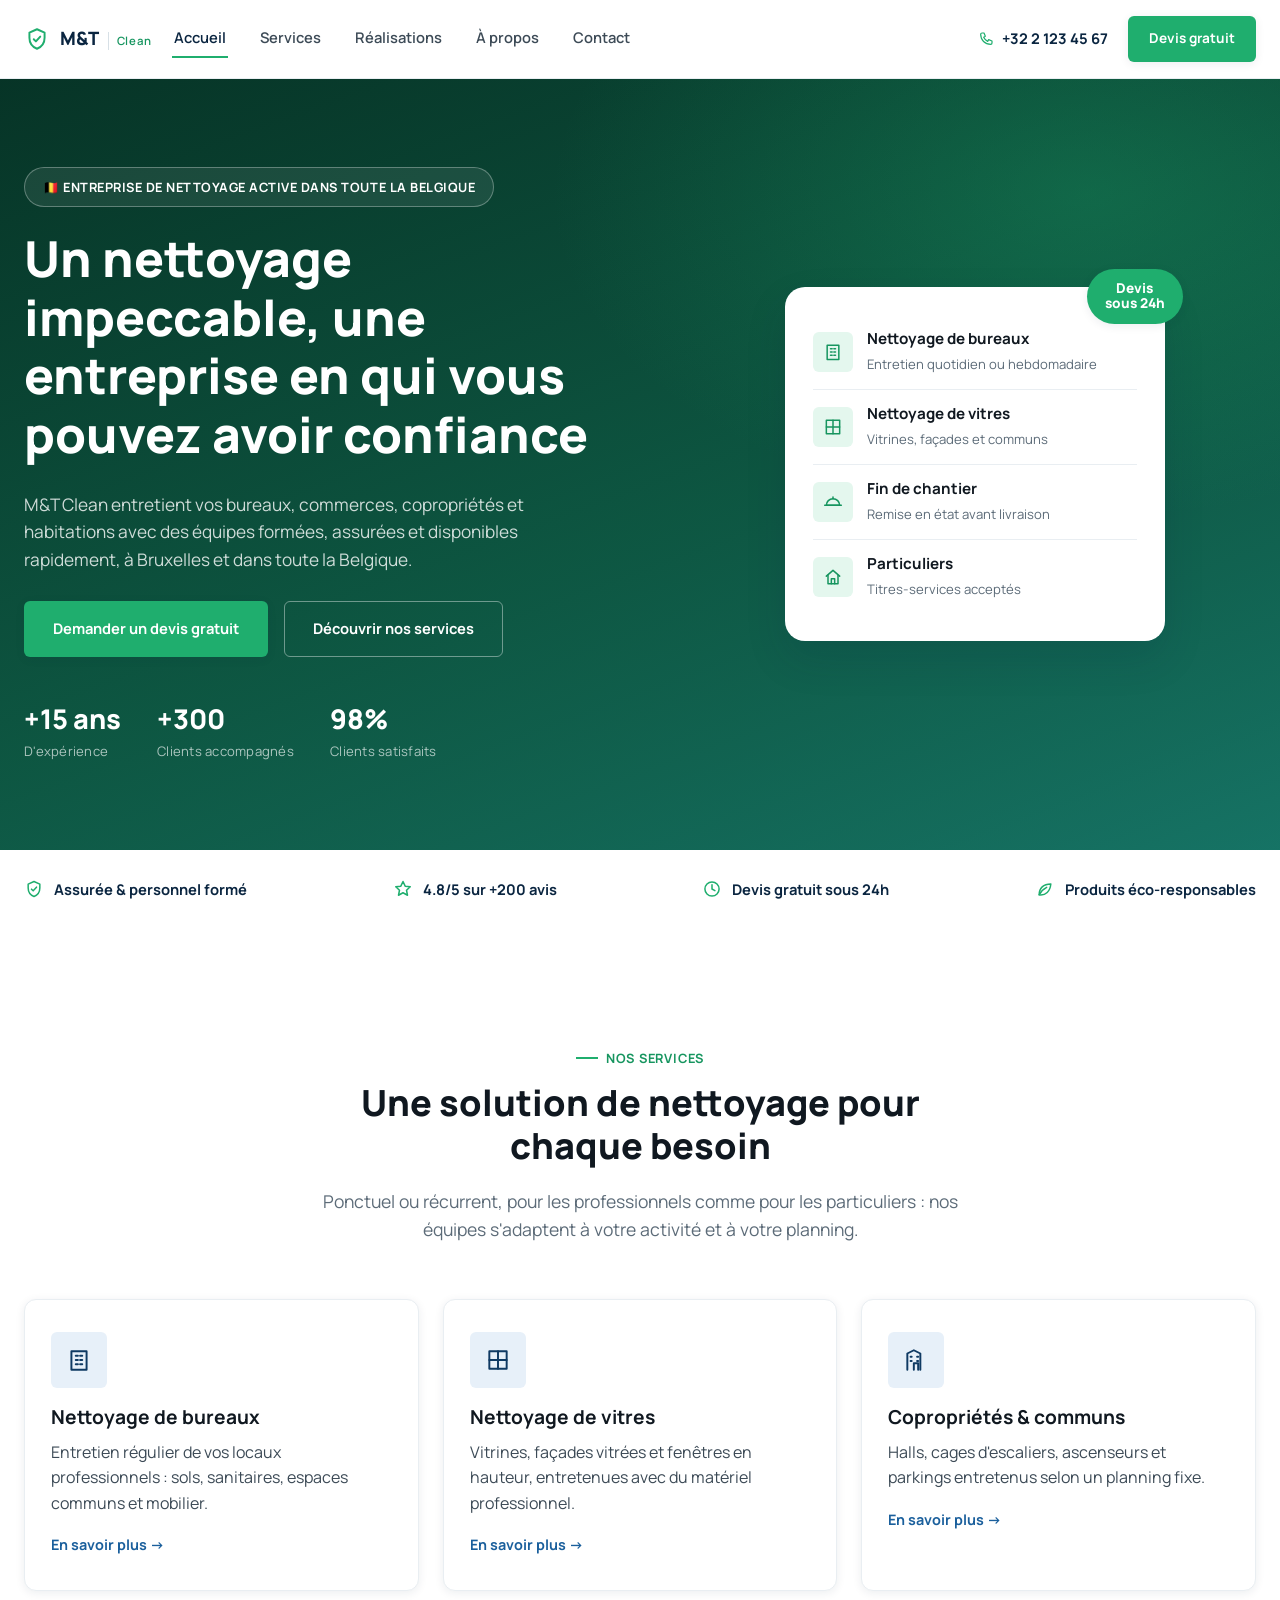
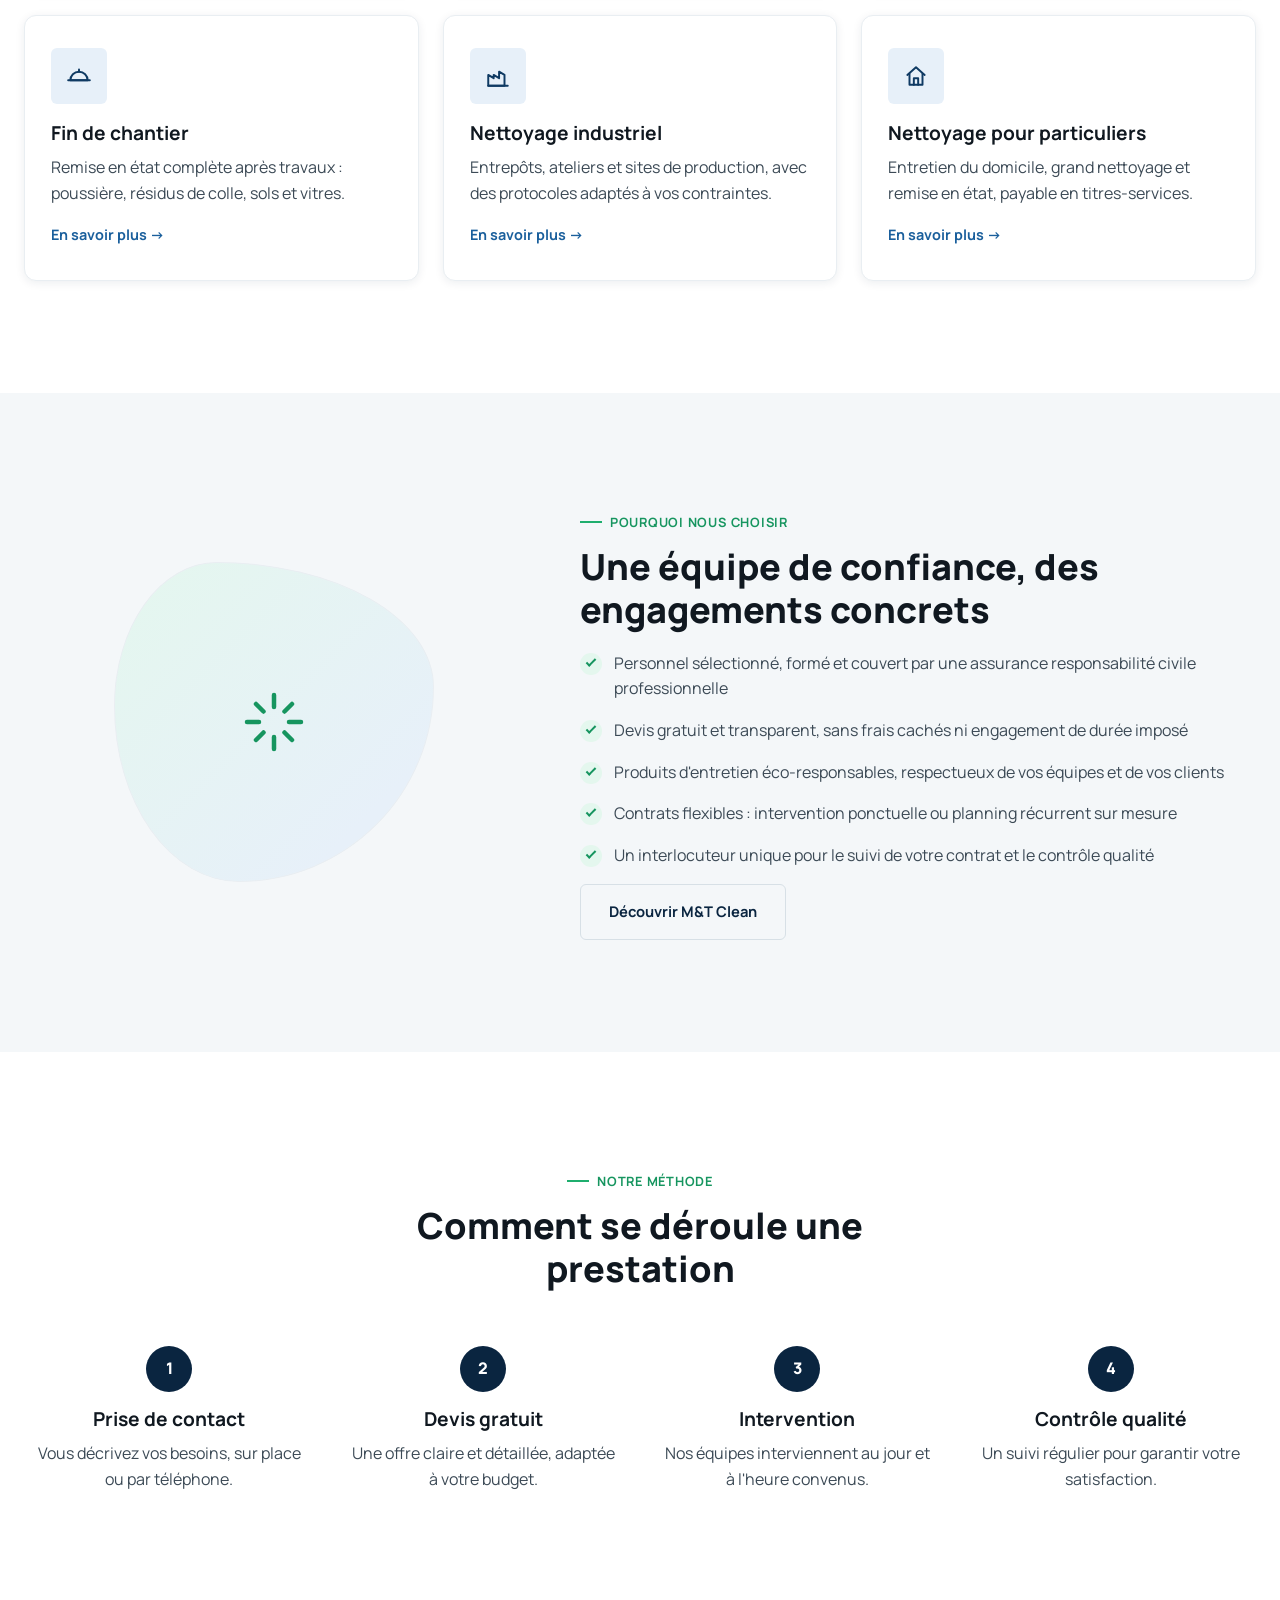
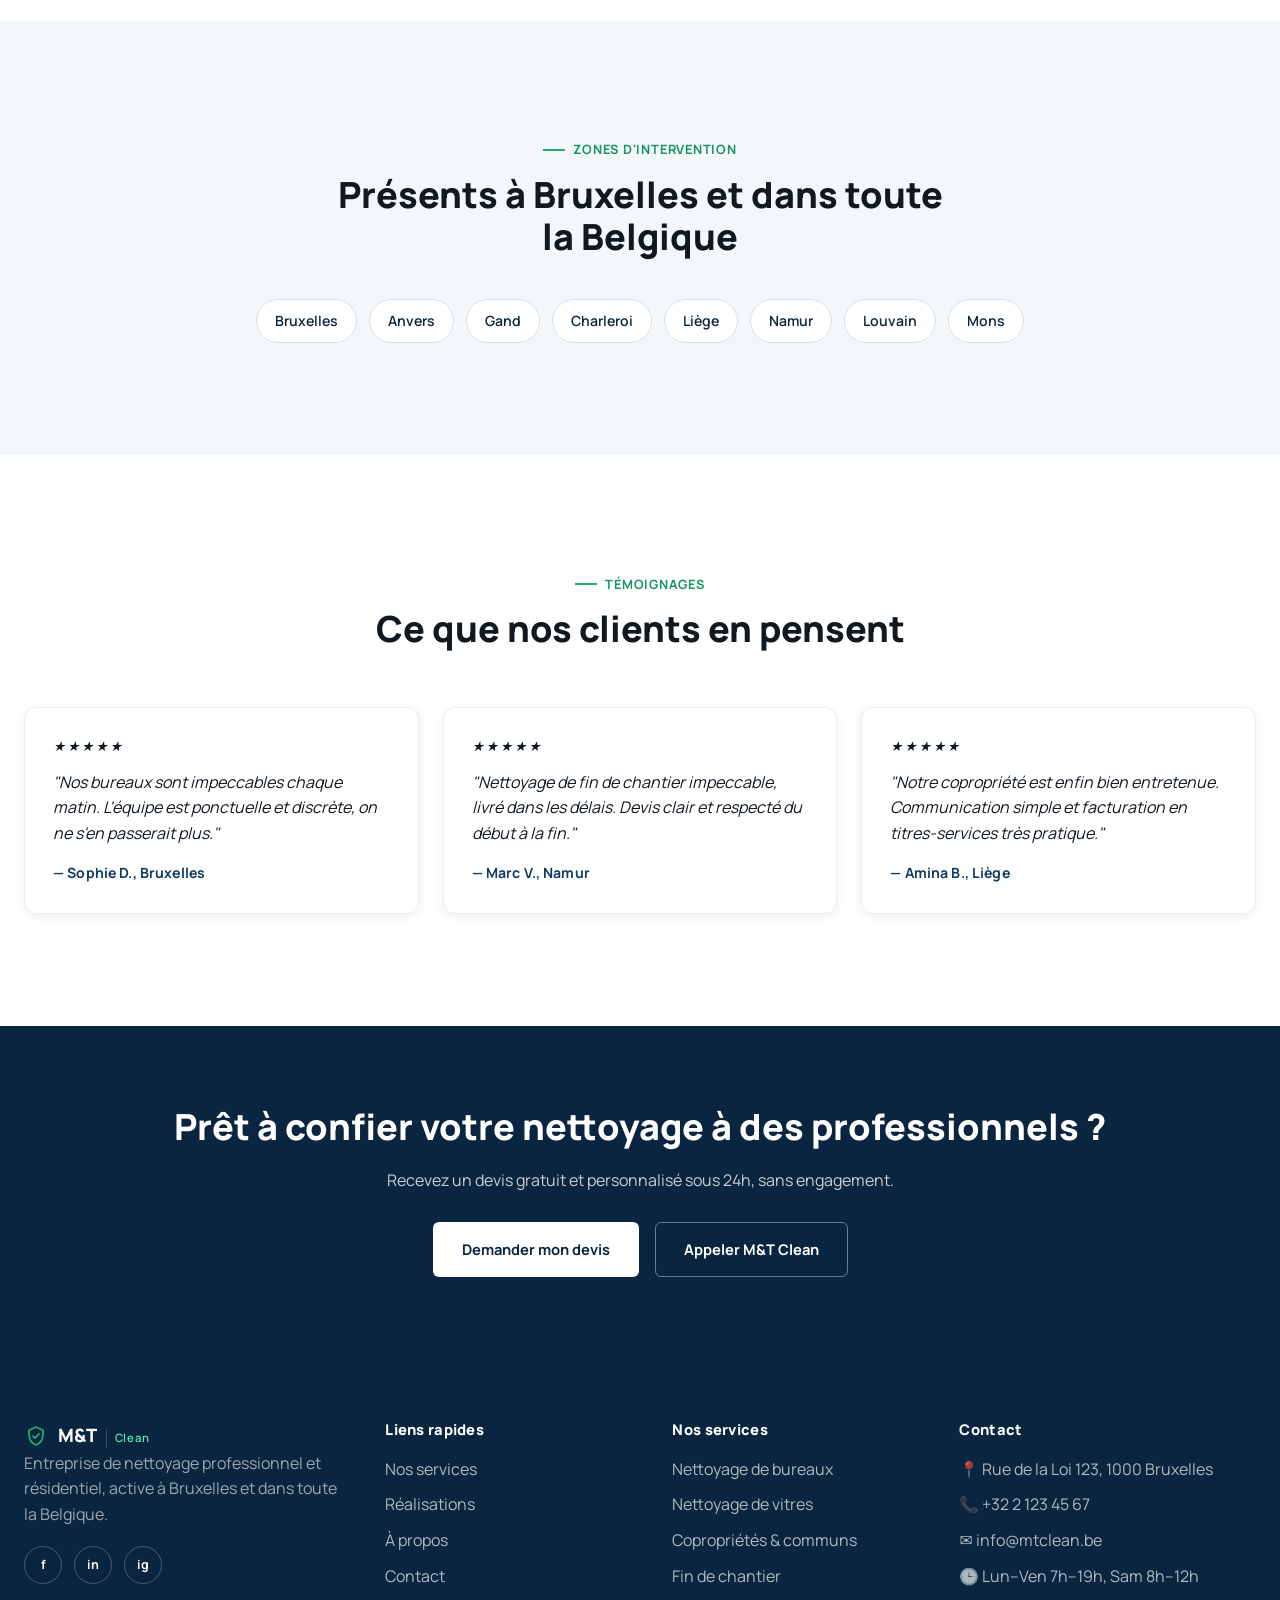
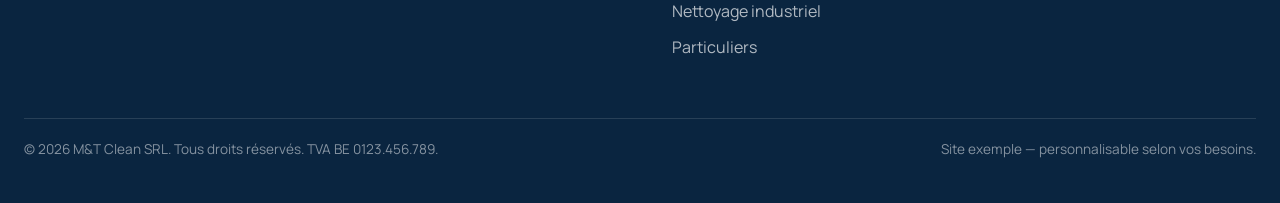
==== commit 6f5eb29d: "Remplace le fond du hero par une vidéo en boucle Vidéo autoplay/muted/loop en fond du hero avec over" ====
--- a/index.html
+++ b/index.html
@@ -45,6 +45,9 @@
 
   <main id="main" class="page-wrapper">
     <section class="hero_component">
+      <video class="hero_video" autoplay muted loop playsinline aria-hidden="true">
+        <source src="assets/video/hero-bg.mp4" type="video/mp4">
+      </video>
       <div class="padding-global">
         <div class="container-large">
           <div class="hero_layout">
--- a/assets/css/style.css
+++ b/assets/css/style.css
@@ -295,11 +295,29 @@
   content: '';
   position: absolute;
   inset: 0;
+  z-index: 2;
   background: radial-gradient(60% 60% at 85% 15%, rgba(31,174,110,0.28), transparent 70%);
   pointer-events: none;
 }
+.hero_video {
+  position: absolute;
+  inset: 0;
+  z-index: 0;
+  width: 100%;
+  height: 100%;
+  object-fit: cover;
+}
+.hero_component::before {
+  content: '';
+  position: absolute;
+  inset: 0;
+  z-index: 1;
+  background: linear-gradient(160deg, rgba(6,54,35,0.88) 0%, rgba(13,92,58,0.82) 55%, rgba(31,174,110,0.55) 130%);
+  pointer-events: none;
+}
 .hero_layout {
   position: relative;
+  z-index: 3;
   display: grid;
   grid-template-columns: 1.05fr 0.95fr;
   gap: 48px;
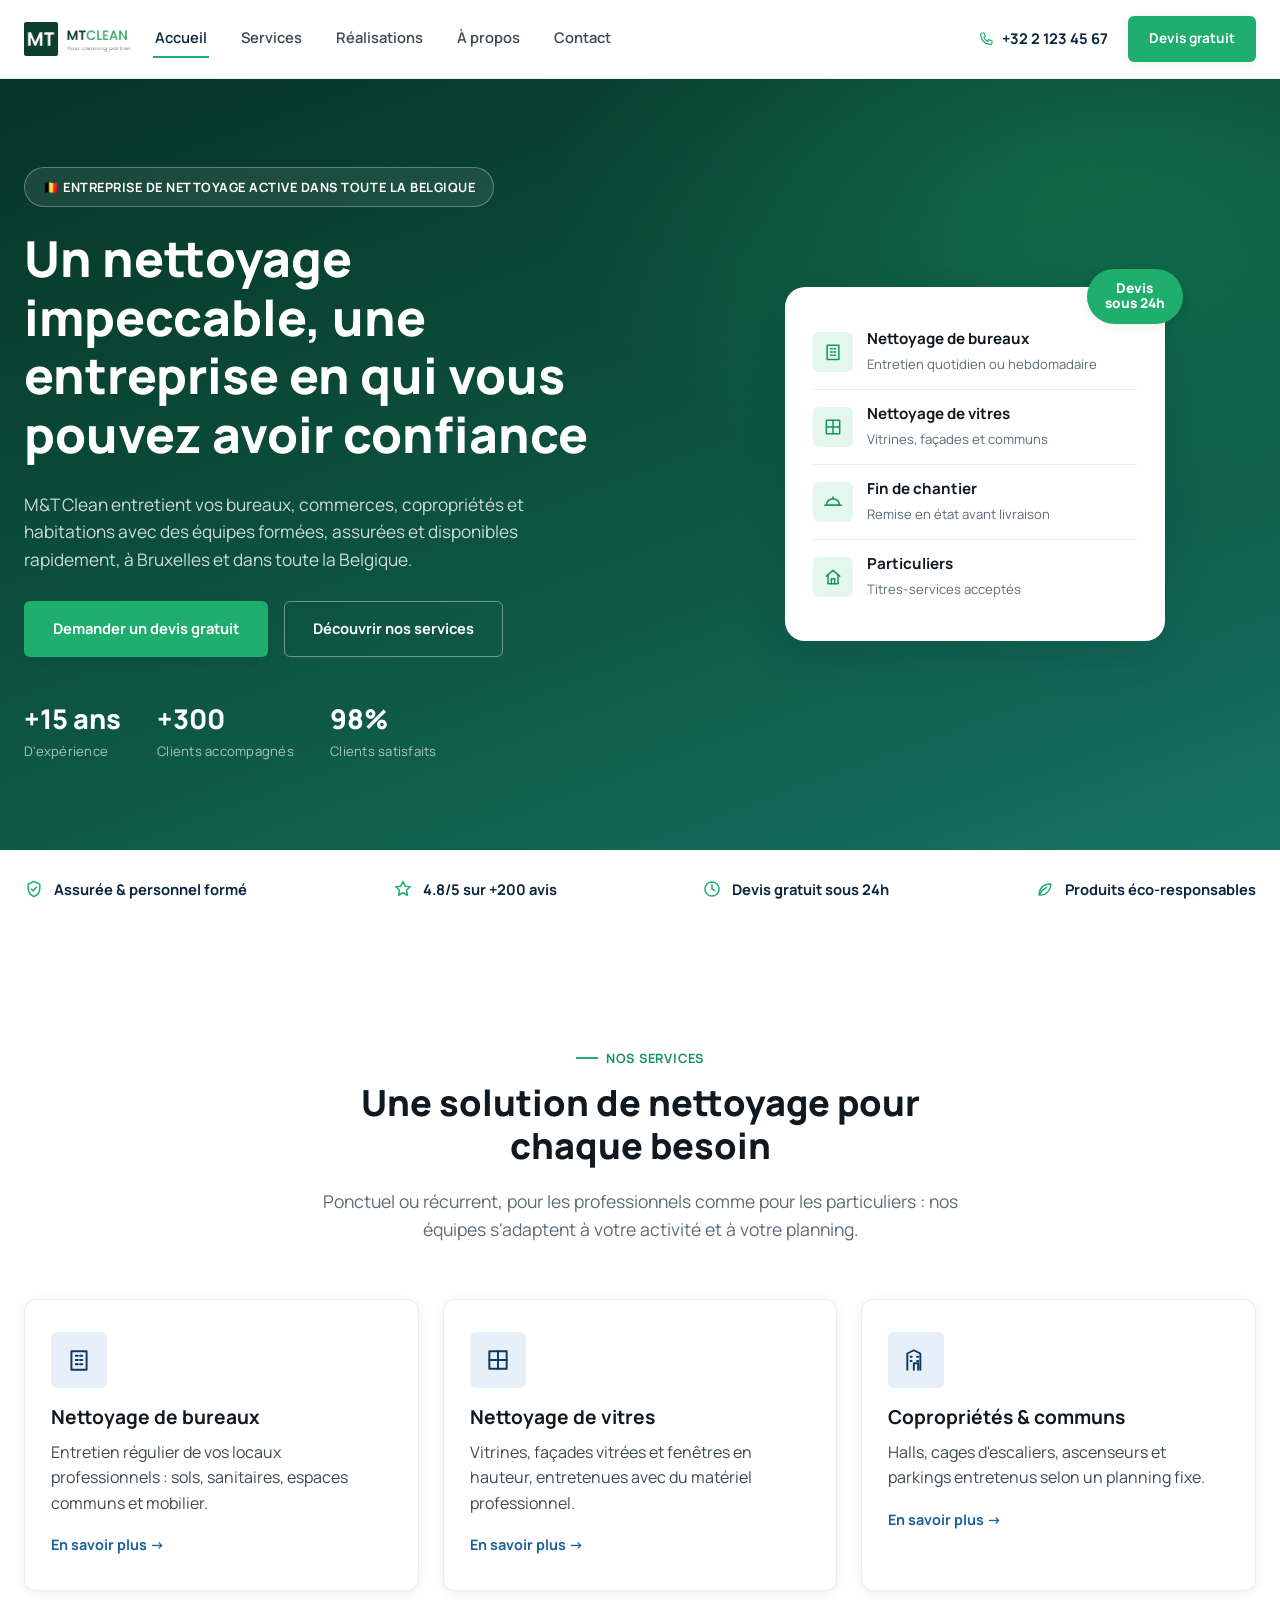
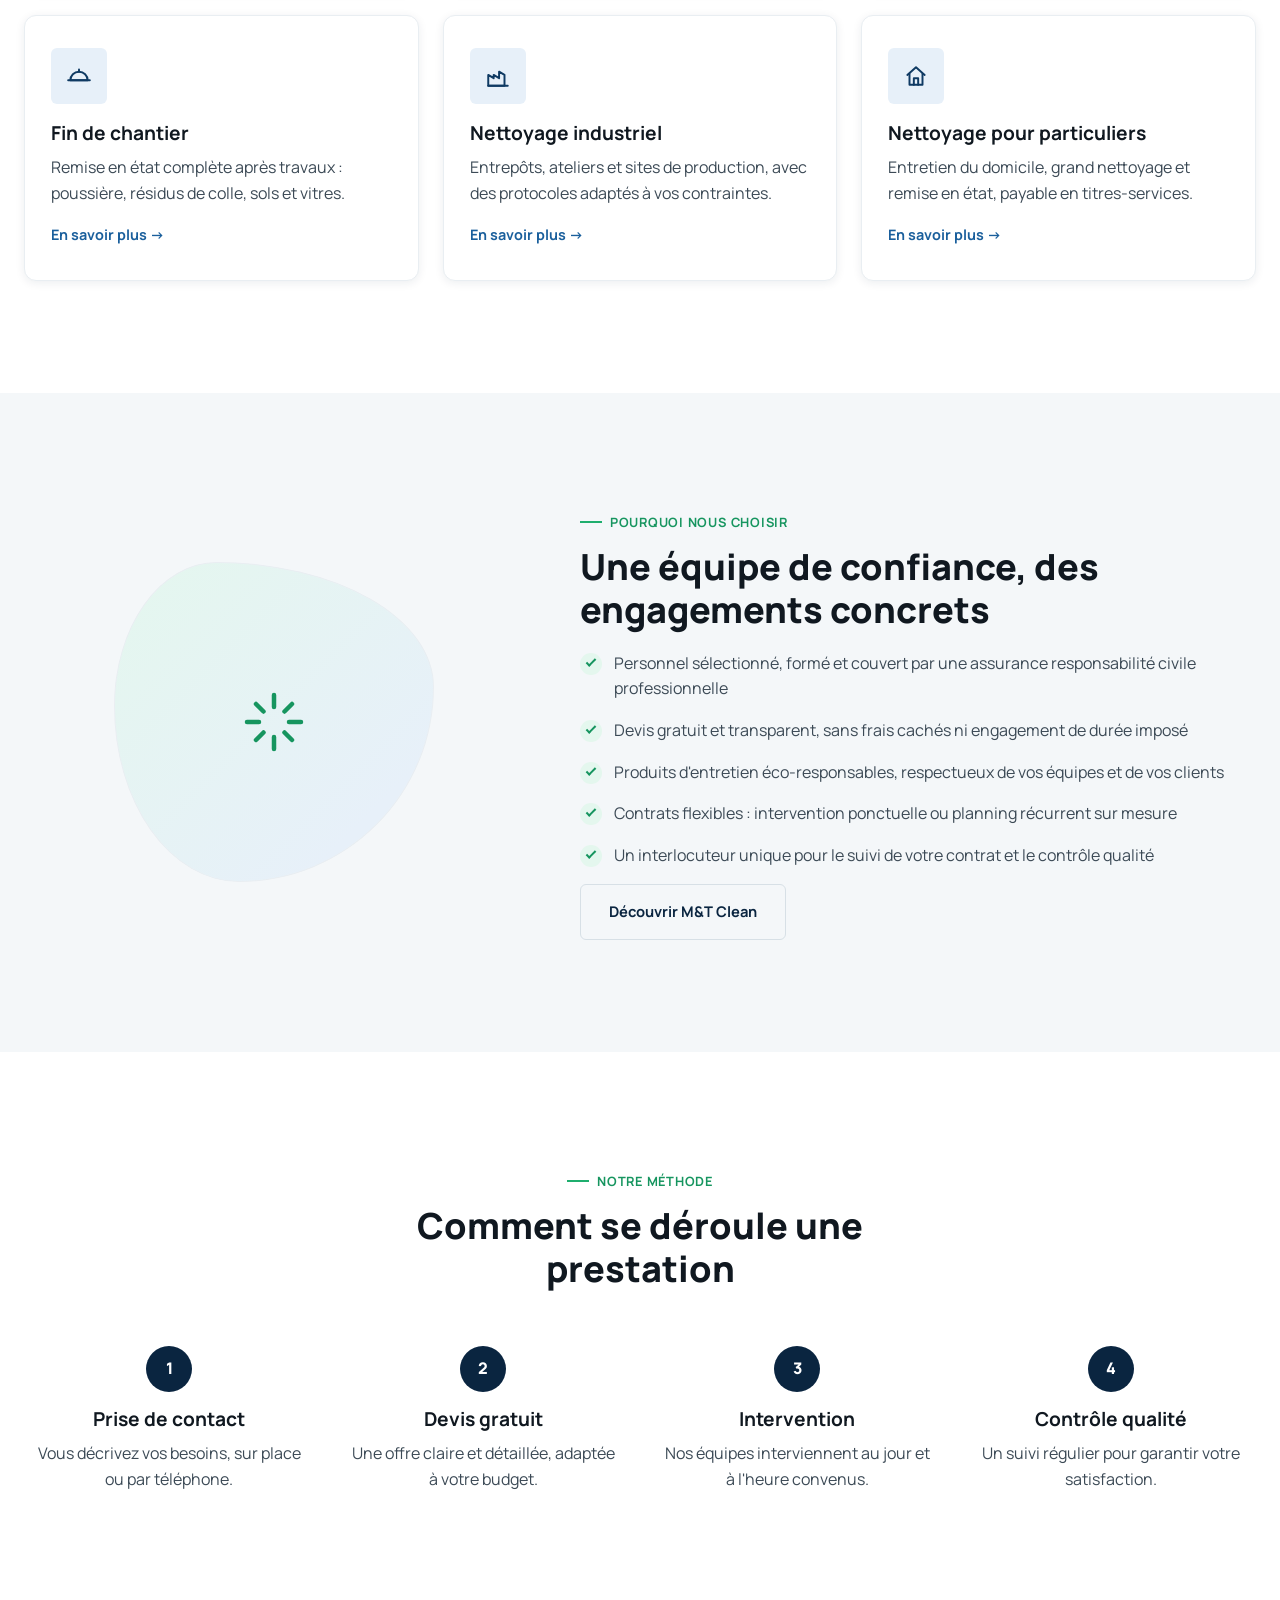
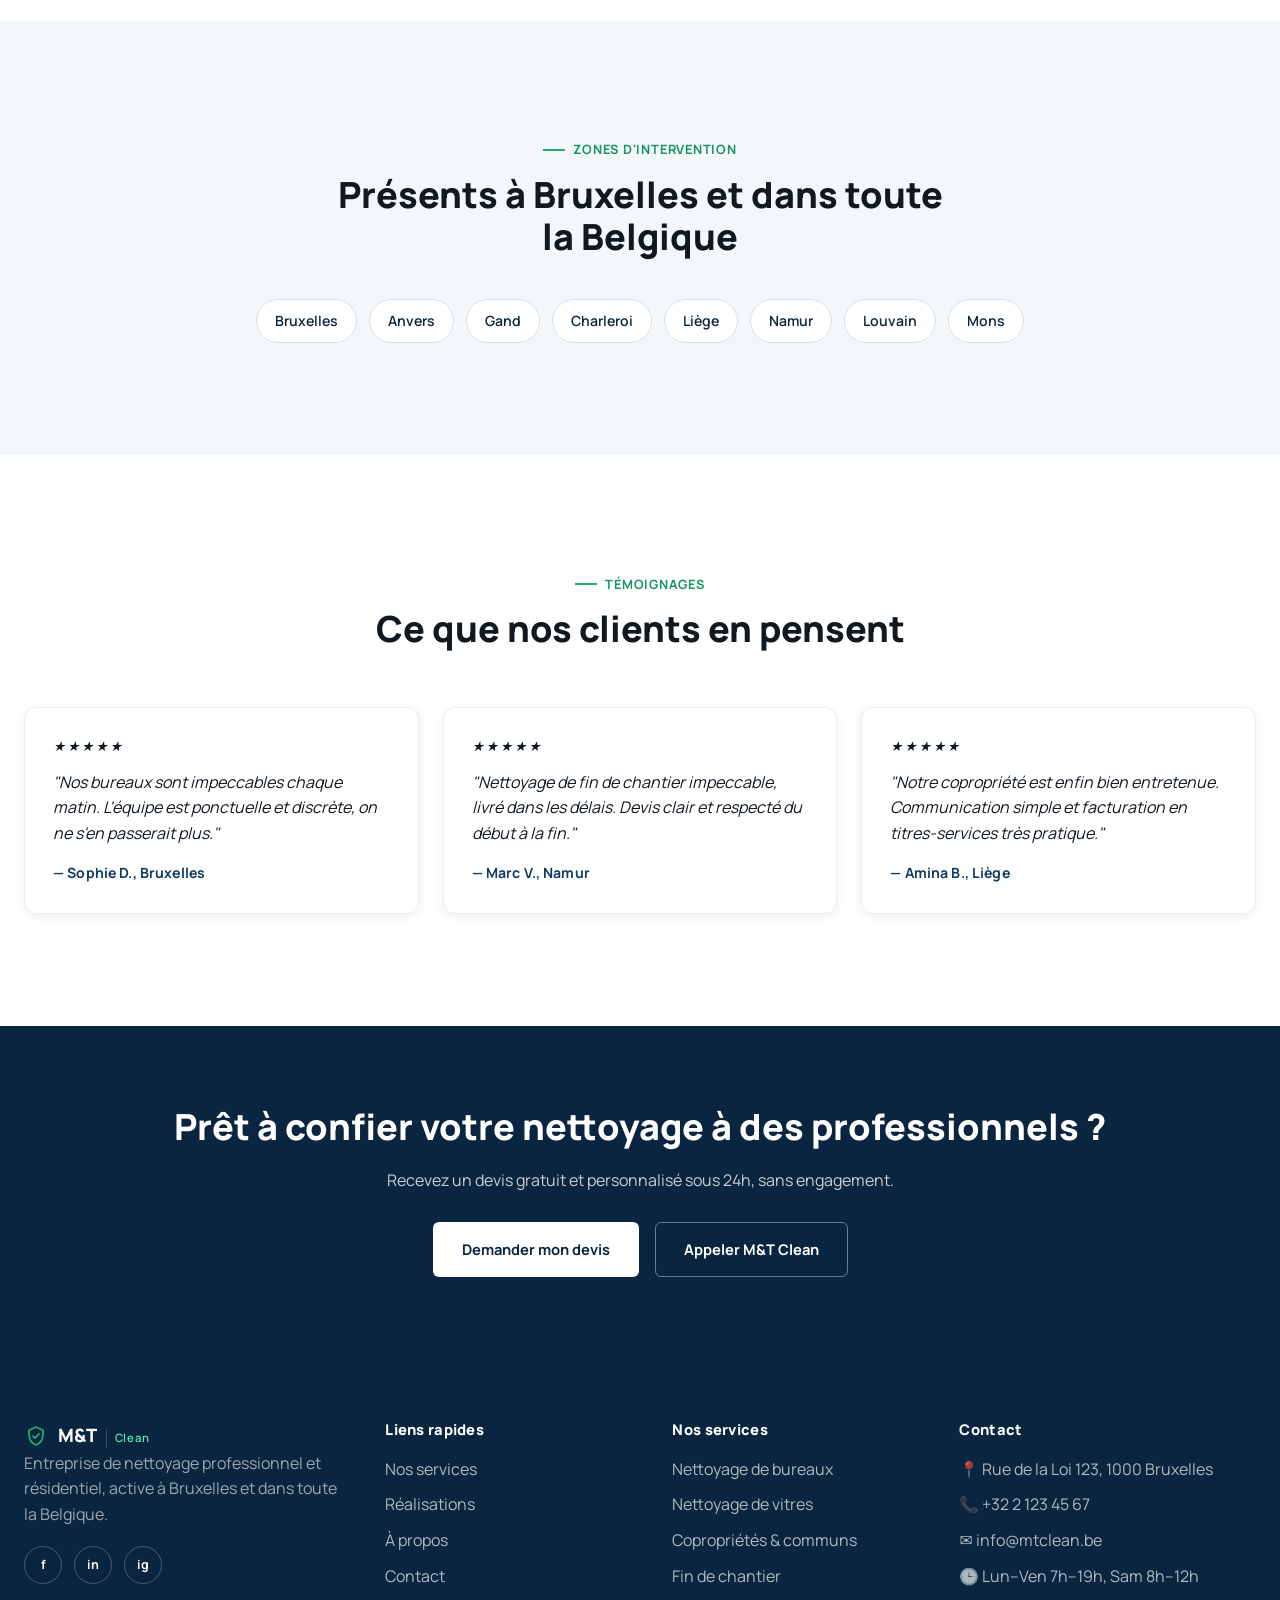
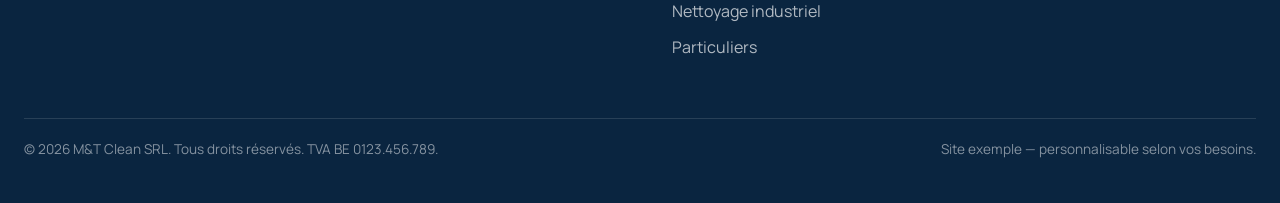
==== commit dfe68795: "Remplace le logo de la navbar par le nouveau logo MT Clean Co-Authored-By: Claude Sonnet 5 <noreply@" ====
--- a/index.html
+++ b/index.html
@@ -19,10 +19,7 @@
       <div class="container-large">
         <div class="navbar_container">
           <a href="index.html" class="navbar_logo-link">
-            <span class="navbar_logo-icon" aria-hidden="true">
-              <svg viewBox="0 0 24 24" width="26" height="26" fill="none" stroke="currentColor" stroke-width="1.8" stroke-linecap="round" stroke-linejoin="round"><path d="M12 3l7 3.2v4.6c0 4.7-3 8.6-7 10.2-4-1.6-7-5.5-7-10.2V6.2z"/><path d="M9 12.2l2 2 4-4.4"/></svg>
-            </span>
-            <span class="navbar_logo-word">M&amp;T<em>Clean</em></span>
+            <img src="assets/images/logo.webp" alt="MT Clean" class="navbar_logo-image">
           </a>
           <nav class="navbar_menu" aria-label="Navigation principale">
             <a href="index.html" class="navbar_link">Accueil</a>
--- a/assets/css/style.css
+++ b/assets/css/style.css
@@ -222,6 +222,7 @@
   color: var(--color--primary-900);
 }
 .navbar_logo-link:hover { color: var(--color--primary-900); }
+.navbar_logo-image { height: 34px; width: auto; display: block; }
 .navbar_logo-icon { display: flex; color: var(--color--accent-500); flex-shrink: 0; }
 .navbar_logo-word {
   display: flex;
